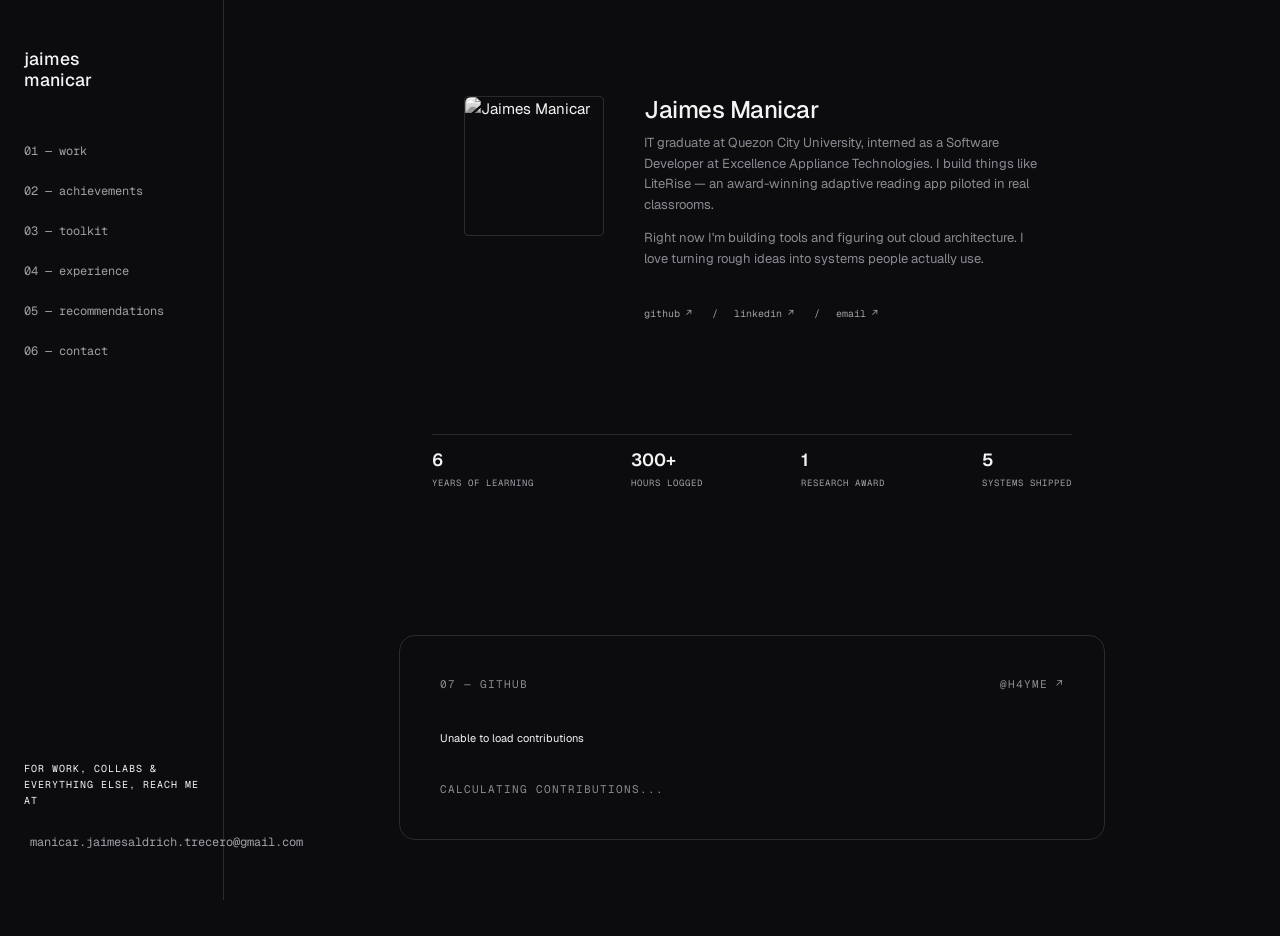
==== index.html @ 0dca0232 "refactor: apply 1-to-1 Bryllim styling across multi-page architecture" ====
<!doctype html>
<html lang="en">
<head>
<meta charset="utf-8" />
<meta name="viewport" content="width=device-width, initial-scale=1" />
<title>Jaimes Manicar — Software Developer</title>
<meta name="description" content="Portfolio of Jaimes Aldrich Trecero Manicar — IT graduate and former Software Developer Intern at Excellence Appliance Technologies, building LiteRise, Nimbly, and other real-world systems." />

<link rel="preconnect" href="https://fonts.googleapis.com">
<link rel="preconnect" href="https://fonts.gstatic.com" crossorigin>
<link href="https://fonts.googleapis.com/css2?family=Geist:wght@400;500;600&family=Geist+Mono:wght@400;500;600&display=swap" rel="stylesheet">
<!-- Devicons — tech stack logos -->
<link rel="stylesheet" href="https://cdn.jsdelivr.net/gh/devicons/devicon@latest/devicon.min.css">
<link rel="stylesheet" href="css/style.css">
<link rel="icon" href="images/favicon.svg" type="image/svg+xml">
<link rel="icon" href="imgages/favicon-32.png" type="image/png" sizes="32x32">
<link rel="apple-touch-icon" href="images/apple-touch-icon.png">   
</head>
<body class="bryl-layout">

<aside class="bryl-sidebar">
  <div class="sidebar-top">
    <a href="index.html" class="brand">jaimes<br>manicar</a>
    <nav class="bryl-nav">
      <ul id="navLinks">
        <li><a href="work.html">01 &mdash; work</a></li>
        <li><a href="achievements.html">02 &mdash; achievements</a></li>
        <li><a href="toolkit.html">03 &mdash; toolkit</a></li>
        <li><a href="experience.html">04 &mdash; experience</a></li>
        <li><a href="recommendations.html">05 &mdash; recommendations</a></li>
        <li><a href="contact.html">06 &mdash; contact</a></li>
      </ul>
    </nav>
  </div>
  <div class="sidebar-bottom">
    <div class="bryl-contact-links">
      <p class="micro-label" style="margin-bottom: 12px; color: var(--text-faint);">For work, collabs & everything else, reach me at</p>
      <a href="mailto:manicar.jaimesaldrich.trecero@gmail.com"><svg width="12" height="12" viewBox="0 0 24 24" fill="none" stroke="currentColor" stroke-width="2" stroke-linecap="round" stroke-linejoin="round"><path d="M4 4h16c1.1 0 2 .9 2 2v12c0 1.1-.9 2-2 2H4c-1.1 0-2-.9-2-2V6c0-1.1.9-2 2-2z"></path><polyline points="22,6 12,13 2,6"></polyline></svg> manicar.jaimesaldrich.trecero@gmail.com</a>
    </div>
  </div>
</aside>

<main id="top" class="bryl-main">

  <!-- HERO (BRYLLIM LAYOUT) -->
  <section class="hero">
    <div class="hero-media">
      <img src="images/ManicarPic.JPG" alt="Jaimes Manicar" />
    </div>
    <div class="hero-content">
      <h1>Jaimes Manicar</h1>
      <p class="lede">IT graduate at Quezon City University, interned as a Software Developer at Excellence Appliance Technologies. I build things like LiteRise — an award-winning adaptive reading app piloted in real classrooms.</p>
      <p class="lede">Right now I'm building tools and figuring out cloud architecture. I love turning rough ideas into systems people actually use.</p>
      <div class="hero-links">
        <a href="https://github.com/h4yme" target="_blank">github ↗</a> /
        <a href="https://linkedin.com/in/jmanicar" target="_blank">linkedin ↗</a> /
        <a href="mailto:manicar.jaimesaldrich.trecero@gmail.com">email ↗</a>
      </div>
    </div>
  </section>

  <!-- STATS -->
  <section>
    <div class="status-strip" data-reveal>
      <div class="stat">
        <div class="num"><span class="mono-num" data-count="6">0</span></div>
        <div class="label">years of learning</div>
      </div>
      <div class="stat">
        <div class="num"><span class="mono-num" data-count="300">0</span>+</div>
        <div class="label">hours logged</div>
      </div>
      <div class="stat">
        <div class="num"><span class="mono-num" data-count="1">0</span></div>
        <div class="label">research award</div>
      </div>
      <div class="stat">
        <div class="num"><span class="mono-num" data-count="5">0</span></div>
        <div class="label">systems shipped</div>
      </div>
    </div>
  </section>

<!-- GITHUB ACTIVITY (BRYL MINIMAL) -->
      <div class="bryl-github-card" id="github-matrix-container" data-reveal data-username="h4yme">
        <div class="bryl-header">
          <span class="bryl-title">07 — github</span>
          <a href="https://github.com/h4yme" target="_blank" rel="noopener" class="bryl-link">@H4YME ↗</a>
        </div>
        
        <div class="bryl-graph-wrapper">
          <div id="github-matrix">
            <span style="font-family: var(--mono); font-size: 11px; color: var(--text-dim); text-transform: uppercase; letter-spacing: 1px;">Loading graph...</span>
          </div>
        </div>
        
        <div class="bryl-footer">
          <span class="bryl-meta" id="github-total-contributions">CALCULATING CONTRIBUTIONS...</span>
        </div>
      </div>

    </div>
  </section>
</main>

</div> <!-- End of bryl-layout -->

<div class="lb" id="lightbox">
  <button class="lb-close" id="lbClose">✕</button>
  <img src="" alt="" id="lbImg">
</div>

<script src="https://cdn.jsdelivr.net/npm/@emailjs/browser@4/dist/email.min.js"></script>
<script src="js/script.js"></script>
</body>
</html>
---- css/style.css ----
/* =========================================================
   JAIMES MANICAR — PORTFOLIO (BRYL MINIMAL DESIGN)
   ========================================================= */

:root {
  /* Monochrome Palette (Dark Theme by default) */
  --bg: #0c0c0f;
  --ink: #f4f4f5;
  
  --gray-50: #18181b;
  --gray-100: #1e1e22;
  --gray-200: #2a2a30;
  --gray-300: #3a3a42;
  --gray-400: #8a8a92;
  --gray-500: #a0a0a8;
  
  /* Font Roles */
  --font-ui: "Geist", system-ui, sans-serif;
  --font-mono: "Geist Mono", ui-monospace, monospace;
  
  --radius-l: 16px;
  --radius-m: 12px;
  --radius-s: 8px;
  --radius-xs: 6px;
  
  --shadow-rest: 0 8px 22px -14px rgba(0,0,0,0.25);
  --shadow-hover: 0 18px 36px -20px rgba(0,0,0,0.40);
}

/* ---------- Reset & Base ---------- */
* { box-sizing: border-box; margin: 0; padding: 0; }
html { scroll-behavior: smooth; background: var(--bg); }

body {
  background: var(--bg);
  color: var(--ink);
  font-family: var(--font-ui);
  font-size: 15px;
  line-height: 1.6;
  -webkit-font-smoothing: antialiased;
}

::selection { background: var(--ink); color: var(--bg); }
a { color: inherit; text-decoration: none; }
img { max-width: 100%; display: block; border-radius: var(--radius-xs); }
button { font-family: inherit; cursor: pointer; border: none; background: none; }

/* Halftone Texture */
.halftone-bg {
  position: relative;
}
.halftone-bg::before {
  content: "";
  position: absolute;
  inset: 0;
  background-image: radial-gradient(var(--gray-300) 1px, transparent 1px);
  background-size: 9px 9px;
  opacity: 0.15;
  pointer-events: none;
  z-index: -1;
  mask-image: linear-gradient(to bottom, black 0%, transparent 100%);
  -webkit-mask-image: linear-gradient(to bottom, black 0%, transparent 100%);
}

/* ---------- Typography ---------- */
h1, h2, h3, h4 { font-weight: 500; line-height: 1.2; letter-spacing: -0.02em; }
h1 { font-size: 2.2rem; margin-bottom: 1rem; }
h2 { font-size: 1.6rem; margin-bottom: 0.8rem; }
h3 { font-size: 1.1rem; margin-bottom: 0.5rem; }

p { color: var(--gray-500); margin-bottom: 1rem; }
p.lede { font-size: 1.0625rem; color: var(--gray-500); max-width: 50ch; line-height: 1.75; }

.micro-label {
  font-family: var(--font-mono);
  font-size: 10px;
  text-transform: uppercase;
  letter-spacing: 1px;
  color: var(--gray-400);
}

.section-title {
  font-family: var(--font-mono);
  font-size: 13px;
  text-transform: lowercase;
  color: var(--gray-400);
  margin-bottom: 2rem;
}

/* ---------- Layout: Sidebar & Main ---------- */
.bryl-layout {
  display: flex;
  min-height: 100vh;
}

.bryl-sidebar {
  width: 14rem;
  position: fixed;
  top: 0;
  left: 0;
  height: 100vh;
  padding: 3rem 1.5rem;
  display: flex;
  flex-direction: column;
  justify-content: space-between;
  border-right: 1px solid var(--gray-200);
  background: var(--bg);
  z-index: 100;
}

.brand {
  font-size: 1.1rem;
  font-weight: 500;
  display: block;
  margin-bottom: 3rem;
  line-height: 1.2;
}

.bryl-nav ul { list-style: none; display: flex; flex-direction: column; gap: 1rem; }
.bryl-nav a {
  font-family: var(--font-mono);
  font-size: 12px;
  color: var(--gray-500);
  transition: color 0.2s ease;
}
.bryl-nav a:hover, .bryl-nav a.active { color: var(--ink); }

.bryl-contact-links { display: flex; flex-direction: column; gap: 0.75rem; }
.bryl-contact-links a {
  font-family: var(--font-mono);
  font-size: 12px;
  color: var(--gray-500);
  display: flex;
  align-items: center;
  gap: 6px;
  transition: color 0.2s ease;
}
.bryl-contact-links a:hover { color: var(--ink); }

.bryl-main { margin-left: 14rem; flex: 1; display: flex; flex-direction: column; align-items: center; padding: 4rem 2rem 6rem; }

/* Responsive */
@media (max-width: 1024px) {
  .bryl-layout { flex-direction: column; }
  .bryl-sidebar {
    width: 100%;
    position: relative;
    height: auto;
    padding: 1.5rem;
    border-right: none;
    border-bottom: 1px solid var(--gray-200);
  }
  .sidebar-bottom { display: none; }
  .bryl-nav ul { flex-direction: row; flex-wrap: wrap; gap: 1.5rem; }
  .bryl-main { margin-left: 14rem; flex: 1; display: flex; flex-direction: column; align-items: center; padding: 4rem 2rem 6rem; }
}

/* ---------- Components ---------- */
section { margin-bottom: 4rem; width: 100%; max-width: 640px; }
.wrap { width: 100%; max-width: 48rem; }

/* Buttons */
.btn {
  display: inline-flex;
  align-items: center;
  justify-content: center;
  font-family: var(--font-ui);
  font-size: 13px;
  border-radius: var(--radius-xs);
  padding: 0.5rem 1rem;
  transition: opacity 0.2s ease, transform 0.2s ease;
  font-weight: 500;
}
.btn-primary { background: var(--ink); color: var(--bg); }
.btn-primary:hover { opacity: 0.9; transform: translateY(-1px); }
.btn-ghost { background: transparent; color: var(--ink); border: 1px solid var(--gray-200); }
.btn-ghost:hover { background: var(--gray-50); }

/* Tags */
.tag {
  display: inline-block;
  font-family: var(--font-mono);
  font-size: 9px;
  text-transform: uppercase;
  letter-spacing: 1px;
  color: var(--gray-500);
  border: 1px solid var(--gray-300);
  border-radius: 99px;
  padding: 3px 8px;
}

/* Hero */
/* Hero Redesign (Bryllim Layout) */
.hero { display: flex; flex-direction: row; gap: 2.5rem; align-items: flex-start; justify-content: center; margin-top: 2rem; }
.hero-media { flex-shrink: 0; width: 160px; height: 160px; border-radius: var(--radius-m); overflow: hidden; border: 1px solid var(--gray-200); position: relative; }
.hero-media img { width: 100%; height: 100%; object-fit: cover; }
.hero-media .tag { position: absolute; bottom: 8px; left: 50%; transform: translateX(-50%); background: rgba(12,12,15,0.8); backdrop-filter: blur(4px); border: 1px solid var(--gray-300); }
.hero-content { display: flex; flex-direction: column; }
.hero-content h1 { font-size: 2.2rem; margin-bottom: 0.5rem; }
.hero-content p.lede { font-size: 0.95rem; line-height: 1.6; color: var(--gray-400); max-width: 42ch; }
.hero-links { display: flex; gap: 1rem; margin-top: 1.5rem; font-family: var(--font-mono); font-size: 11px; color: var(--gray-500); }
.hero-links a { color: var(--gray-500); transition: color 0.2s; }
.hero-links a:hover { color: var(--ink); }

.status-strip { display: flex; gap: 3rem; margin-top: 4rem; padding-top: 2.5rem; border-top: 1px solid var(--gray-200); justify-content: center; }

.status-strip {
  display: flex;
  gap: 2rem;
  margin-top: 3rem;
  padding-top: 2rem;
  border-top: 1px solid var(--gray-200);
  flex-wrap: wrap;
}
.stat .num { font-family: var(--font-mono); font-size: 1.2rem; color: var(--ink); line-height: 1; margin-bottom: 4px; }
.stat .label { font-family: var(--font-mono); font-size: 10px; text-transform: uppercase; color: var(--gray-400); letter-spacing: 0.5px; }

/* Focus Cards */
.focus-grid { display: grid; grid-template-columns: repeat(auto-fill, minmax(280px, 1fr)); gap: 1.5rem; margin-top: 2rem; }
.focus-card {
  border: 1px solid var(--gray-200);
  border-radius: var(--radius-m);
  padding: 1.5rem;
  background: var(--gray-50);
}
.focus-card svg { color: var(--ink); margin-bottom: 1rem; width: 24px; height: 24px; }

/* Project Cards */
.project-grid { display: flex; flex-direction: column; gap: 2rem; margin-top: 2rem; }
.project-card {
  border: 1px solid var(--gray-200);
  border-radius: var(--radius-l);
  background: var(--gray-50);
  overflow: hidden;
  transition: transform 0.4s cubic-bezier(0.16, 1, 0.3, 1), box-shadow 0.4s cubic-bezier(0.16, 1, 0.3, 1);
  box-shadow: var(--shadow-rest);
}
.project-card:hover {
  transform: translateY(-2px);
  box-shadow: var(--shadow-hover);
}
.project-thumb { width: 100%; height: 240px; background: var(--gray-100); border-bottom: 1px solid var(--gray-200); overflow: hidden; position: relative;}
.project-thumb img { width: 100%; height: 100%; object-fit: cover; border-radius: 0; transition: transform 0.5s ease; }
.project-card:hover .project-thumb img { transform: scale(1.04); }

.project-body { padding: 1.5rem; display: flex; flex-direction: column; gap: 0.5rem; }
.project-body h3 { font-size: 1.1rem; margin-bottom: 0; }
.project-body p { font-size: 0.95rem; margin-bottom: 1rem; }
.tag-row { display: flex; gap: 8px; flex-wrap: wrap; margin-top: auto; }

/* Build Log / Timeline */
.log { display: flex; flex-direction: column; border-left: 1px solid var(--gray-200); margin-left: 3rem; padding-left: 2rem; margin-bottom: 3rem; }
.log-group-label { font-family: var(--font-mono); font-size: 11px; text-transform: uppercase; color: var(--gray-400); margin-left: -3rem; margin-bottom: 1rem; letter-spacing: 1px; }
.log-entry { position: relative; padding-bottom: 2.5rem; }
.log-tag { position: absolute; left: -5.5rem; font-family: var(--font-mono); font-size: 11px; color: var(--gray-500); }
.log-node { position: absolute; left: -2.25rem; top: 0.2rem; width: 9px; height: 9px; border-radius: 50%; background: var(--gray-200); border: 2px solid var(--bg); }
.is-current .log-node { background: var(--ink); }
.log-body .range { display: block; font-family: var(--font-mono); font-size: 10px; color: var(--gray-400); margin-bottom: 4px; text-transform: uppercase; }
.log-body h4 { font-size: 1.05rem; margin-bottom: 2px; }
.log-body .org { font-size: 0.9rem; color: var(--gray-500); margin-bottom: 8px; }
.log-body .desc { font-size: 0.95rem; line-height: 1.6; }

/* Toolkit */
.tk-grid { display: flex; flex-wrap: wrap; gap: 8px; margin-top: 1.5rem; }
.tk-category { margin-bottom: 2.5rem; }
.tk-category h4 { font-family: var(--font-mono); font-size: 11px; text-transform: uppercase; color: var(--gray-400); margin-bottom: 1rem; letter-spacing: 1px; }

/* Testimonials / Quotes */
.quote-grid { display: grid; grid-template-columns: 1fr; gap: 1.5rem; margin-top: 2rem; }
.quote-card {
  border: 1px solid var(--gray-200);
  border-radius: var(--radius-m);
  padding: 1.5rem;
  background: var(--gray-50);
}
.quote-card .approve {
  display: block;
  font-family: var(--font-mono);
  font-size: 9px;
  text-transform: uppercase;
  letter-spacing: 1px;
  color: var(--gray-400);
  margin-bottom: 1rem;
}
.quote-card .quote { font-size: 0.95rem; color: var(--ink); font-style: italic; margin-bottom: 1.5rem; }
.quote-card .who { font-size: 0.85rem; }
.quote-card .who b { color: var(--ink); }
.quote-card .who span { color: var(--gray-400); font-family: var(--font-mono); font-size: 10px; display: block; margin-top: 2px; text-transform: uppercase;}

/* Contact Form */
.field { display: flex; flex-direction: column; gap: 0.5rem; margin-bottom: 1rem; }
.field label { font-family: var(--font-mono); font-size: 10px; text-transform: uppercase; color: var(--gray-400); letter-spacing: 1px; }
input, textarea {
  width: 100%;
  background: var(--gray-50);
  border: 1px solid var(--gray-200);
  border-radius: var(--radius-xs);
  padding: 0.75rem 1rem;
  color: var(--ink);
  font-family: var(--font-ui);
  font-size: 14px;
}
input:focus, textarea:focus { outline: none; border-color: var(--gray-500); }

/* GitHub Matrix (Preserved) */
.bryl-github-card {
  max-width: 820px;
  margin: 0 auto;
  position: relative;
  padding: 2.5rem;
  background: transparent;
  display: flex;
  flex-direction: column;
  gap: 2rem;
  border: 1px solid var(--gray-200);
  border-radius: var(--radius-l);
  margin-top: 4rem;
}
.bryl-header, .bryl-footer {
  display: flex; justify-content: space-between; align-items: center;
  font-family: var(--font-mono); font-size: 11px; text-transform: uppercase; letter-spacing: 1px; color: var(--gray-400);
}
.bryl-link { transition: color 0.2s ease; }
.bryl-link:hover { color: var(--ink); }
.bryl-graph-wrapper {
  width: 100%; overflow-x: auto; scrollbar-width: none;
}
.bryl-graph-wrapper::-webkit-scrollbar { display: none; }
#github-matrix { width: 100%; min-width: 624px; }
#github-matrix svg { display: block; width: 100%; height: auto; margin: 0 auto; }

/* Utilities */
.hidden { display: none; }

/* Additional Components ported from old theme to Bryl Minimal */
.eyebrow { font-family: var(--font-mono); font-size: 11px; text-transform: uppercase; color: var(--gray-400); letter-spacing: 1px; display: block; margin-bottom: 0.5rem; }
.ach-grid { display: grid; grid-template-columns: 1fr 1fr; gap: 2rem; align-items: start; }
@media (max-width: 768px) { .ach-grid { grid-template-columns: 1fr; } }
.recognition-card { border: 1px solid var(--gray-200); border-radius: var(--radius-m); padding: 1.5rem; background: var(--gray-50); margin-bottom: 1.5rem; }
.recognition-card .k { font-family: var(--font-mono); font-size: 10px; text-transform: uppercase; color: var(--gray-400); letter-spacing: 1px; display: block; margin-bottom: 1rem; }
.metric { font-family: var(--font-mono); font-size: 3rem; color: var(--ink); line-height: 1; margin-bottom: 0.5rem; }
.badge-row { display: flex; gap: 1rem; flex-wrap: wrap; }
.badge { display: flex; align-items: center; gap: 1rem; padding: 1rem; border: 1px solid var(--gray-200); border-radius: var(--radius-s); background: var(--gray-50); text-decoration: none; transition: transform 0.2s ease; }
.badge:hover { transform: translateY(-2px); }
.badge-shape { width: 48px; height: 48px; }
.badge-cap b { display: block; color: var(--ink); font-size: 0.95rem; }
.badge-cap { color: var(--gray-500); font-size: 0.85rem; }
.award-gallery { display: flex; gap: 1rem; flex-wrap: wrap; margin-top: 1.5rem; }
.award-gallery img { height: 80px; width: auto; border-radius: var(--radius-xs); border: 1px solid var(--gray-200); cursor: pointer; }
.tk-section { margin-top: 2rem; }
.tk-carousel { overflow: hidden; white-space: nowrap; padding: 1rem 0; border-top: 1px solid var(--gray-200); border-bottom: 1px solid var(--gray-200); }
.tk-carousel-track { display: inline-flex; animation: scroll 30s linear infinite; }
.tk-carousel-group { display: inline-flex; gap: 1.5rem; padding-right: 1.5rem; }
.tk-logo-card { display: inline-flex; align-items: center; gap: 0.75rem; padding: 0.5rem 1rem; border: 1px solid var(--gray-200); border-radius: var(--radius-xs); background: var(--gray-50); font-family: var(--font-mono); font-size: 12px; color: var(--ink); }
.tk-logo-card i { font-size: 18px; }
@keyframes scroll { 0% { transform: translateX(0); } 100% { transform: translateX(-100%); } }
.filters { display: flex; gap: 0.5rem; margin-bottom: 2rem; flex-wrap: wrap; }
.filters button { padding: 0.5rem 1rem; border: 1px solid var(--gray-200); border-radius: var(--radius-xs); background: transparent; color: var(--gray-500); font-family: var(--font-mono); font-size: 11px; text-transform: uppercase; transition: all 0.2s ease; cursor: pointer; }
.filters button:hover, .filters button.is-active { background: var(--ink); color: var(--bg); border-color: var(--ink); }
.contact-grid { display: grid; grid-template-columns: 1fr 1fr; gap: 3rem; }
@media (max-width: 768px) { .contact-grid { grid-template-columns: 1fr; } }
.form-note { font-family: var(--font-mono); font-size: 10px; color: var(--gray-400); margin-top: 1rem; text-transform: uppercase; }

/* Lightbox */
.lb { display: none; position: fixed; inset: 0; background: rgba(12,12,15,0.95); z-index: 1000; justify-content: center; align-items: center; padding: 2rem; }
.lb.active { display: flex; }
.lb img { max-height: 90vh; max-width: 90vw; border-radius: var(--radius-m); box-shadow: var(--shadow-hover); }
.lb-close { position: absolute; top: 1.5rem; right: 2rem; color: var(--gray-400); font-size: 2rem; background: none; border: none; cursor: pointer; transition: color 0.2s; }
.lb-close:hover { color: var(--ink); }

/* Bryllim 1:1 Layout Classes */

/* Section Headers */
.bryl-section-header {
  display: flex;
  justify-content: space-between;
  align-items: center;
  margin-bottom: 1.5rem;
  border-bottom: 1px dotted var(--gray-300);
  padding-bottom: 0.5rem;
}
.bryl-section-header .title, .bryl-section-header .view-all {
  font-family: var(--font-mono);
  font-size: 10px;
  text-transform: uppercase;
  letter-spacing: 1px;
  color: var(--gray-400);
}
.bryl-section-header .view-all:hover { color: var(--ink); }

/* Table for Experience */
.bryl-table {
  display: flex;
  flex-direction: column;
}
.bryl-row {
  display: grid;
  grid-template-columns: 80px 1fr 1fr;
  padding: 1rem 0;
  border-bottom: 1px solid var(--gray-200);
  align-items: center;
}
.bryl-row:last-child { border-bottom: none; }
.bryl-col { font-size: 13px; }
.bryl-col.date { font-family: var(--font-mono); color: var(--gray-400); }
.bryl-col.role { color: var(--ink); font-weight: 500; }
.bryl-col.company { color: var(--gray-500); text-align: right; }

@media (max-width: 640px) {
  .bryl-row { grid-template-columns: 60px 1fr; gap: 0.5rem; }
  .bryl-col.company { grid-column: 2; text-align: left; font-size: 12px; }
}

/* Stats */
.status-strip {
  display: flex;
  justify-content: space-between;
  padding: 1rem 0;
}
.stat {
  display: flex;
  flex-direction: column;
  gap: 4px;
}
.stat .num { font-family: var(--font-ui); font-size: 1.1rem; color: var(--ink); font-weight: 600; }
.stat .label { font-family: var(--font-mono); font-size: 9px; text-transform: uppercase; letter-spacing: 1px; color: var(--gray-500); }

/* Hero */
.hero.bryl-section { display: flex; flex-direction: row; gap: 2.5rem; align-items: center; margin-top: 2rem; margin-bottom: 3rem; border: none;}
.hero-media { width: 140px; height: 140px; border-radius: 4px; overflow: hidden; filter: grayscale(100%); transition: filter 0.3s;}
.hero-media:hover { filter: grayscale(0%); }
.hero-content h1 { font-size: 1.5rem; font-weight: 500; margin-bottom: 0.5rem; }
.hero-content p.lede { font-size: 13px; color: var(--gray-400); line-height: 1.6; max-width: 44ch; margin-bottom: 0.75rem;}
.hero-links { font-family: var(--font-mono); font-size: 10px; color: var(--gray-500); }
.hero-links a { margin-right: 4px; }

@media (max-width: 640px) {
  .hero.bryl-section { flex-direction: column; align-items: flex-start; gap: 1.5rem; }
}

/* Bryllim 1:1 Cards */
.project-card, .focus-card, .quote-card, .recognition-card, .badge {
  background: var(--gray-50);
  border: 1px solid var(--gray-100);
  border-radius: var(--radius-m);
  transition: transform 0.4s cubic-bezier(0.16, 1, 0.3, 1), border-color 0.4s;
}
.project-card:hover, .focus-card:hover, .quote-card:hover, .recognition-card:hover, .badge:hover {
  border-color: var(--gray-200);
  background: var(--gray-100);
}
.project-card {
  padding: 1rem; /* inner padding like Bryllim */
  display: flex;
  flex-direction: column;
  gap: 1.5rem;
}
.project-thumb {
  border-radius: var(--radius-s);
  border: 1px solid var(--gray-200);
}
.project-body { padding: 0 0.5rem; }
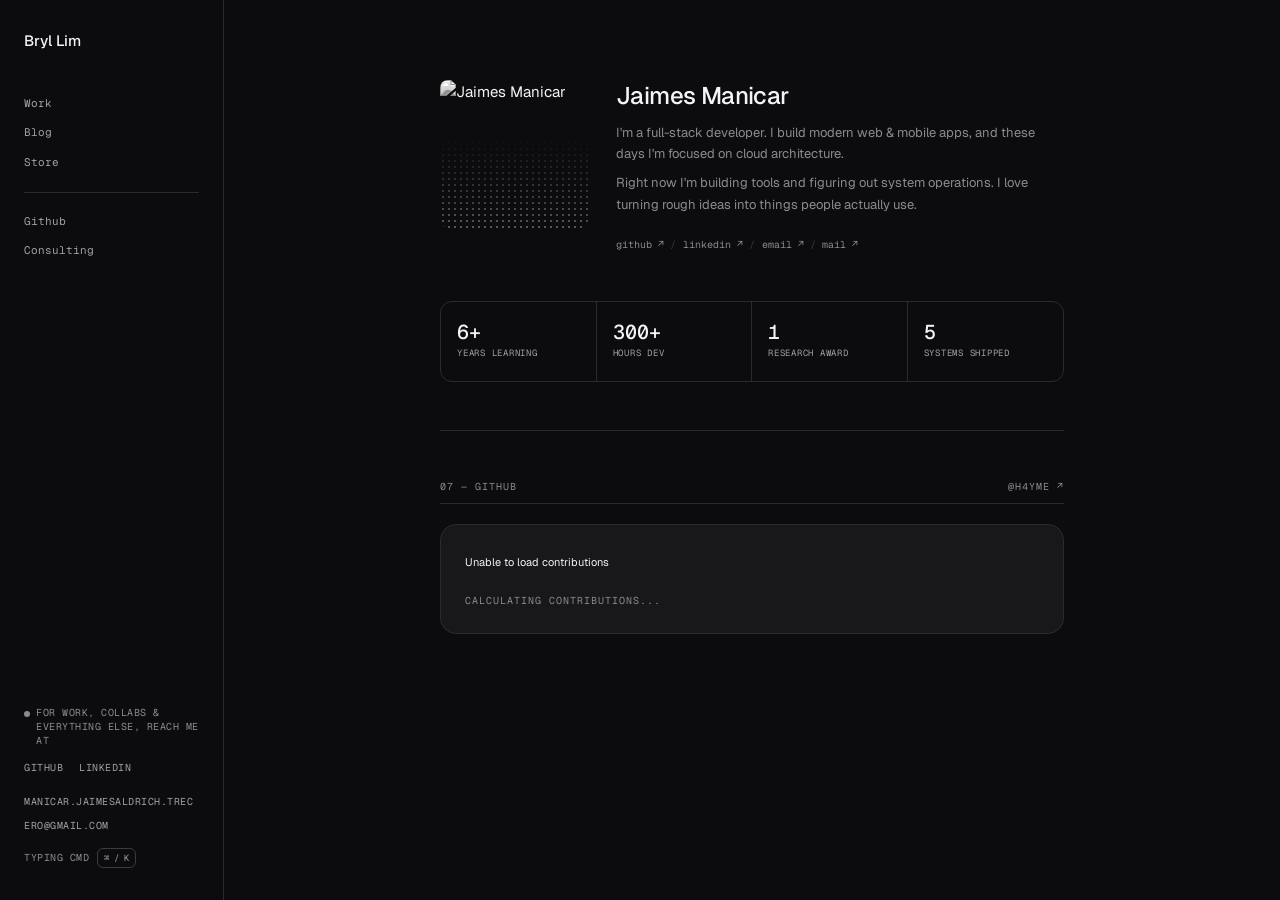
==== commit 5b583fc4: "feat: pixel-perfect bryl-minimal home page rewrite (clean HTML + CSS from scratch)" ====
--- a/index.html
+++ b/index.html
@@ -1,116 +1,129 @@
-<!doctype html>
-<html lang="en">
-<head>
-<meta charset="utf-8" />
-<meta name="viewport" content="width=device-width, initial-scale=1" />
-<title>Jaimes Manicar — Software Developer</title>
-<meta name="description" content="Portfolio of Jaimes Aldrich Trecero Manicar — IT graduate and former Software Developer Intern at Excellence Appliance Technologies, building LiteRise, Nimbly, and other real-world systems." />
-
-<link rel="preconnect" href="https://fonts.googleapis.com">
-<link rel="preconnect" href="https://fonts.gstatic.com" crossorigin>
-<link href="https://fonts.googleapis.com/css2?family=Geist:wght@400;500;600&family=Geist+Mono:wght@400;500;600&display=swap" rel="stylesheet">
-<!-- Devicons — tech stack logos -->
-<link rel="stylesheet" href="https://cdn.jsdelivr.net/gh/devicons/devicon@latest/devicon.min.css">
-<link rel="stylesheet" href="css/style.css">
-<link rel="icon" href="images/favicon.svg" type="image/svg+xml">
-<link rel="icon" href="imgages/favicon-32.png" type="image/png" sizes="32x32">
-<link rel="apple-touch-icon" href="images/apple-touch-icon.png">   
-</head>
-<body class="bryl-layout">
-
-<aside class="bryl-sidebar">
-  <div class="sidebar-top">
-    <a href="index.html" class="brand">jaimes<br>manicar</a>
-    <nav class="bryl-nav">
-      <ul id="navLinks">
-        <li><a href="work.html">01 &mdash; work</a></li>
-        <li><a href="achievements.html">02 &mdash; achievements</a></li>
-        <li><a href="toolkit.html">03 &mdash; toolkit</a></li>
-        <li><a href="experience.html">04 &mdash; experience</a></li>
-        <li><a href="recommendations.html">05 &mdash; recommendations</a></li>
-        <li><a href="contact.html">06 &mdash; contact</a></li>
-      </ul>
-    </nav>
-  </div>
-  <div class="sidebar-bottom">
-    <div class="bryl-contact-links">
-      <p class="micro-label" style="margin-bottom: 12px; color: var(--text-faint);">For work, collabs & everything else, reach me at</p>
-      <a href="mailto:manicar.jaimesaldrich.trecero@gmail.com"><svg width="12" height="12" viewBox="0 0 24 24" fill="none" stroke="currentColor" stroke-width="2" stroke-linecap="round" stroke-linejoin="round"><path d="M4 4h16c1.1 0 2 .9 2 2v12c0 1.1-.9 2-2 2H4c-1.1 0-2-.9-2-2V6c0-1.1.9-2 2-2z"></path><polyline points="22,6 12,13 2,6"></polyline></svg> manicar.jaimesaldrich.trecero@gmail.com</a>
-    </div>
-  </div>
-</aside>
-
-<main id="top" class="bryl-main">
-
-  <!-- HERO (BRYLLIM LAYOUT) -->
-  <section class="hero">
-    <div class="hero-media">
-      <img src="images/ManicarPic.JPG" alt="Jaimes Manicar" />
-    </div>
-    <div class="hero-content">
-      <h1>Jaimes Manicar</h1>
-      <p class="lede">IT graduate at Quezon City University, interned as a Software Developer at Excellence Appliance Technologies. I build things like LiteRise — an award-winning adaptive reading app piloted in real classrooms.</p>
-      <p class="lede">Right now I'm building tools and figuring out cloud architecture. I love turning rough ideas into systems people actually use.</p>
-      <div class="hero-links">
-        <a href="https://github.com/h4yme" target="_blank">github ↗</a> /
-        <a href="https://linkedin.com/in/jmanicar" target="_blank">linkedin ↗</a> /
-        <a href="mailto:manicar.jaimesaldrich.trecero@gmail.com">email ↗</a>
-      </div>
-    </div>
-  </section>
-
-  <!-- STATS -->
-  <section>
-    <div class="status-strip" data-reveal>
-      <div class="stat">
-        <div class="num"><span class="mono-num" data-count="6">0</span></div>
-        <div class="label">years of learning</div>
-      </div>
-      <div class="stat">
-        <div class="num"><span class="mono-num" data-count="300">0</span>+</div>
-        <div class="label">hours logged</div>
-      </div>
-      <div class="stat">
-        <div class="num"><span class="mono-num" data-count="1">0</span></div>
-        <div class="label">research award</div>
-      </div>
-      <div class="stat">
-        <div class="num"><span class="mono-num" data-count="5">0</span></div>
-        <div class="label">systems shipped</div>
-      </div>
-    </div>
-  </section>
-
-<!-- GITHUB ACTIVITY (BRYL MINIMAL) -->
-      <div class="bryl-github-card" id="github-matrix-container" data-reveal data-username="h4yme">
-        <div class="bryl-header">
-          <span class="bryl-title">07 — github</span>
-          <a href="https://github.com/h4yme" target="_blank" rel="noopener" class="bryl-link">@H4YME ↗</a>
-        </div>
-        
-        <div class="bryl-graph-wrapper">
-          <div id="github-matrix">
-            <span style="font-family: var(--mono); font-size: 11px; color: var(--text-dim); text-transform: uppercase; letter-spacing: 1px;">Loading graph...</span>
-          </div>
-        </div>
-        
-        <div class="bryl-footer">
-          <span class="bryl-meta" id="github-total-contributions">CALCULATING CONTRIBUTIONS...</span>
-        </div>
-      </div>
-
-    </div>
-  </section>
-</main>
-
-</div> <!-- End of bryl-layout -->
-
-<div class="lb" id="lightbox">
-  <button class="lb-close" id="lbClose">✕</button>
-  <img src="" alt="" id="lbImg">
-</div>
-
-<script src="https://cdn.jsdelivr.net/npm/@emailjs/browser@4/dist/email.min.js"></script>
-<script src="js/script.js"></script>
-</body>
+<!doctype html>
+<html lang="en">
+<head>
+<meta charset="utf-8" />
+<meta name="viewport" content="width=device-width, initial-scale=1" />
+<title>Jaimes Manicar — Software Developer</title>
+<meta name="description" content="Portfolio of Jaimes Aldrich Trecero Manicar — IT graduate and former Software Developer Intern at Excellence Appliance Technologies, building LiteRise, Nimbly, and other real-world systems." />
+
+<link rel="preconnect" href="https://fonts.googleapis.com">
+<link rel="preconnect" href="https://fonts.gstatic.com" crossorigin>
+<link href="https://fonts.googleapis.com/css2?family=Geist:wght@400;500;600&family=Geist+Mono:wght@400;500;600&display=swap" rel="stylesheet">
+<link rel="stylesheet" href="css/style.css">
+<link rel="icon" href="images/favicon.svg" type="image/svg+xml">
+</head>
+<body>
+
+<div class="site-layout">
+
+  <!-- SIDEBAR -->
+  <aside class="sidebar">
+    <div class="sidebar-brand">
+      <a href="index.html" class="brand-name">Bryl Lim</a>
+    </div>
+
+    <nav class="sidebar-nav">
+      <ul>
+        <li><a href="work.html">Work</a></li>
+        <li><a href="achievements.html">Blog</a></li>
+        <li><a href="toolkit.html">Store</a></li>
+      </ul>
+      <div class="sidebar-divider"></div>
+      <ul>
+        <li><a href="experience.html">Github</a></li>
+        <li><a href="recommendations.html">Consulting</a></li>
+      </ul>
+    </nav>
+
+    <div class="sidebar-footer">
+      <div class="sidebar-status">
+        <span class="status-dot"></span>
+        <span class="status-text">For work, collabs &amp; everything else, reach me at</span>
+      </div>
+      <div class="sidebar-social">
+        <a href="https://github.com/h4yme" target="_blank" rel="noopener">GitHub</a>
+        <a href="https://linkedin.com/in/jmanicar" target="_blank" rel="noopener">LinkedIn</a>
+      </div>
+      <div class="sidebar-email">
+        <a href="mailto:manicar.jaimesaldrich.trecero@gmail.com">manicar.jaimesaldrich.trecero@gmail.com</a>
+      </div>
+      <div class="sidebar-typing">
+        <span class="typing-label">typing cmd</span>
+        <span class="typing-key">⌘ / K</span>
+      </div>
+    </div>
+  </aside>
+
+  <!-- MAIN CONTENT -->
+  <main class="main-content">
+    <div class="content-column">
+
+      <!-- HERO -->
+      <section class="hero-section">
+        <div class="hero-photo">
+          <img src="images/ManicarPic.JPG" alt="Jaimes Manicar" />
+        </div>
+        <div class="hero-text">
+          <h1 class="hero-name">Jaimes Manicar</h1>
+          <p class="hero-bio">I'm a full-stack developer. I build modern web &amp; mobile apps, and these days I'm focused on cloud architecture.</p>
+          <p class="hero-bio">Right now I'm building tools and figuring out system operations. I love turning rough ideas into things people actually use.</p>
+          <div class="hero-links">
+            <a href="https://github.com/h4yme" target="_blank" rel="noopener">github ↗</a>
+            <span class="link-sep">/</span>
+            <a href="https://linkedin.com/in/jmanicar" target="_blank" rel="noopener">linkedin ↗</a>
+            <span class="link-sep">/</span>
+            <a href="mailto:manicar.jaimesaldrich.trecero@gmail.com">email ↗</a>
+            <span class="link-sep">/</span>
+            <a href="work.html">mail ↗</a>
+          </div>
+        </div>
+      </section>
+
+      <!-- STATS -->
+      <section class="stats-section">
+        <div class="stats-grid">
+          <div class="stat-item">
+            <span class="stat-num">6+</span>
+            <span class="stat-label">YEARS LEARNING</span>
+          </div>
+          <div class="stat-item">
+            <span class="stat-num">300+</span>
+            <span class="stat-label">HOURS DEV</span>
+          </div>
+          <div class="stat-item">
+            <span class="stat-num">1</span>
+            <span class="stat-label">RESEARCH AWARD</span>
+          </div>
+          <div class="stat-item">
+            <span class="stat-num">5</span>
+            <span class="stat-label">SYSTEMS SHIPPED</span>
+          </div>
+        </div>
+      </section>
+
+      <!-- GITHUB MATRIX -->
+      <section class="github-section">
+        <div class="section-header">
+          <span class="section-label">07 — github</span>
+          <a href="https://github.com/h4yme" target="_blank" rel="noopener" class="section-link">@H4YME ↗</a>
+        </div>
+        <div class="github-card" id="github-matrix-container" data-username="h4yme">
+          <div class="github-graph-wrapper">
+            <div id="github-matrix">
+              <span class="loading-text">Loading graph...</span>
+            </div>
+          </div>
+          <div class="github-footer">
+            <span id="github-total-contributions">CALCULATING CONTRIBUTIONS...</span>
+          </div>
+        </div>
+      </section>
+
+    </div>
+  </main>
+
+</div>
+
+<script src="js/script.js"></script>
+</body>
 </html>
--- a/css/style.css
+++ b/css/style.css
@@ -1,463 +1,681 @@
-
-/* =========================================================
-   JAIMES MANICAR — PORTFOLIO (BRYL MINIMAL DESIGN)
-   ========================================================= */
-
-:root {
-  /* Monochrome Palette (Dark Theme by default) */
-  --bg: #0c0c0f;
-  --ink: #f4f4f5;
-  
-  --gray-50: #18181b;
-  --gray-100: #1e1e22;
-  --gray-200: #2a2a30;
-  --gray-300: #3a3a42;
-  --gray-400: #8a8a92;
-  --gray-500: #a0a0a8;
-  
-  /* Font Roles */
-  --font-ui: "Geist", system-ui, sans-serif;
-  --font-mono: "Geist Mono", ui-monospace, monospace;
-  
-  --radius-l: 16px;
-  --radius-m: 12px;
-  --radius-s: 8px;
-  --radius-xs: 6px;
-  
-  --shadow-rest: 0 8px 22px -14px rgba(0,0,0,0.25);
-  --shadow-hover: 0 18px 36px -20px rgba(0,0,0,0.40);
-}
-
-/* ---------- Reset & Base ---------- */
-* { box-sizing: border-box; margin: 0; padding: 0; }
-html { scroll-behavior: smooth; background: var(--bg); }
-
-body {
-  background: var(--bg);
-  color: var(--ink);
-  font-family: var(--font-ui);
-  font-size: 15px;
-  line-height: 1.6;
-  -webkit-font-smoothing: antialiased;
-}
-
-::selection { background: var(--ink); color: var(--bg); }
-a { color: inherit; text-decoration: none; }
-img { max-width: 100%; display: block; border-radius: var(--radius-xs); }
-button { font-family: inherit; cursor: pointer; border: none; background: none; }
-
-/* Halftone Texture */
-.halftone-bg {
-  position: relative;
-}
-.halftone-bg::before {
-  content: "";
-  position: absolute;
-  inset: 0;
-  background-image: radial-gradient(var(--gray-300) 1px, transparent 1px);
-  background-size: 9px 9px;
-  opacity: 0.15;
-  pointer-events: none;
-  z-index: -1;
-  mask-image: linear-gradient(to bottom, black 0%, transparent 100%);
-  -webkit-mask-image: linear-gradient(to bottom, black 0%, transparent 100%);
-}
-
-/* ---------- Typography ---------- */
-h1, h2, h3, h4 { font-weight: 500; line-height: 1.2; letter-spacing: -0.02em; }
-h1 { font-size: 2.2rem; margin-bottom: 1rem; }
-h2 { font-size: 1.6rem; margin-bottom: 0.8rem; }
-h3 { font-size: 1.1rem; margin-bottom: 0.5rem; }
-
-p { color: var(--gray-500); margin-bottom: 1rem; }
-p.lede { font-size: 1.0625rem; color: var(--gray-500); max-width: 50ch; line-height: 1.75; }
-
-.micro-label {
-  font-family: var(--font-mono);
-  font-size: 10px;
-  text-transform: uppercase;
-  letter-spacing: 1px;
-  color: var(--gray-400);
-}
-
-.section-title {
-  font-family: var(--font-mono);
-  font-size: 13px;
-  text-transform: lowercase;
-  color: var(--gray-400);
-  margin-bottom: 2rem;
-}
-
-/* ---------- Layout: Sidebar & Main ---------- */
-.bryl-layout {
-  display: flex;
-  min-height: 100vh;
-}
-
-.bryl-sidebar {
-  width: 14rem;
-  position: fixed;
-  top: 0;
-  left: 0;
-  height: 100vh;
-  padding: 3rem 1.5rem;
-  display: flex;
-  flex-direction: column;
-  justify-content: space-between;
-  border-right: 1px solid var(--gray-200);
-  background: var(--bg);
-  z-index: 100;
-}
-
-.brand {
-  font-size: 1.1rem;
-  font-weight: 500;
-  display: block;
-  margin-bottom: 3rem;
-  line-height: 1.2;
-}
-
-.bryl-nav ul { list-style: none; display: flex; flex-direction: column; gap: 1rem; }
-.bryl-nav a {
-  font-family: var(--font-mono);
-  font-size: 12px;
-  color: var(--gray-500);
-  transition: color 0.2s ease;
-}
-.bryl-nav a:hover, .bryl-nav a.active { color: var(--ink); }
-
-.bryl-contact-links { display: flex; flex-direction: column; gap: 0.75rem; }
-.bryl-contact-links a {
-  font-family: var(--font-mono);
-  font-size: 12px;
-  color: var(--gray-500);
-  display: flex;
-  align-items: center;
-  gap: 6px;
-  transition: color 0.2s ease;
-}
-.bryl-contact-links a:hover { color: var(--ink); }
-
-.bryl-main { margin-left: 14rem; flex: 1; display: flex; flex-direction: column; align-items: center; padding: 4rem 2rem 6rem; }
-
-/* Responsive */
-@media (max-width: 1024px) {
-  .bryl-layout { flex-direction: column; }
-  .bryl-sidebar {
-    width: 100%;
-    position: relative;
-    height: auto;
-    padding: 1.5rem;
-    border-right: none;
-    border-bottom: 1px solid var(--gray-200);
-  }
-  .sidebar-bottom { display: none; }
-  .bryl-nav ul { flex-direction: row; flex-wrap: wrap; gap: 1.5rem; }
-  .bryl-main { margin-left: 14rem; flex: 1; display: flex; flex-direction: column; align-items: center; padding: 4rem 2rem 6rem; }
-}
-
-/* ---------- Components ---------- */
-section { margin-bottom: 4rem; width: 100%; max-width: 640px; }
-.wrap { width: 100%; max-width: 48rem; }
-
-/* Buttons */
-.btn {
-  display: inline-flex;
-  align-items: center;
-  justify-content: center;
-  font-family: var(--font-ui);
-  font-size: 13px;
-  border-radius: var(--radius-xs);
-  padding: 0.5rem 1rem;
-  transition: opacity 0.2s ease, transform 0.2s ease;
-  font-weight: 500;
-}
-.btn-primary { background: var(--ink); color: var(--bg); }
-.btn-primary:hover { opacity: 0.9; transform: translateY(-1px); }
-.btn-ghost { background: transparent; color: var(--ink); border: 1px solid var(--gray-200); }
-.btn-ghost:hover { background: var(--gray-50); }
-
-/* Tags */
-.tag {
-  display: inline-block;
-  font-family: var(--font-mono);
-  font-size: 9px;
-  text-transform: uppercase;
-  letter-spacing: 1px;
-  color: var(--gray-500);
-  border: 1px solid var(--gray-300);
-  border-radius: 99px;
-  padding: 3px 8px;
-}
-
-/* Hero */
-/* Hero Redesign (Bryllim Layout) */
-.hero { display: flex; flex-direction: row; gap: 2.5rem; align-items: flex-start; justify-content: center; margin-top: 2rem; }
-.hero-media { flex-shrink: 0; width: 160px; height: 160px; border-radius: var(--radius-m); overflow: hidden; border: 1px solid var(--gray-200); position: relative; }
-.hero-media img { width: 100%; height: 100%; object-fit: cover; }
-.hero-media .tag { position: absolute; bottom: 8px; left: 50%; transform: translateX(-50%); background: rgba(12,12,15,0.8); backdrop-filter: blur(4px); border: 1px solid var(--gray-300); }
-.hero-content { display: flex; flex-direction: column; }
-.hero-content h1 { font-size: 2.2rem; margin-bottom: 0.5rem; }
-.hero-content p.lede { font-size: 0.95rem; line-height: 1.6; color: var(--gray-400); max-width: 42ch; }
-.hero-links { display: flex; gap: 1rem; margin-top: 1.5rem; font-family: var(--font-mono); font-size: 11px; color: var(--gray-500); }
-.hero-links a { color: var(--gray-500); transition: color 0.2s; }
-.hero-links a:hover { color: var(--ink); }
-
-.status-strip { display: flex; gap: 3rem; margin-top: 4rem; padding-top: 2.5rem; border-top: 1px solid var(--gray-200); justify-content: center; }
-
-.status-strip {
-  display: flex;
-  gap: 2rem;
-  margin-top: 3rem;
-  padding-top: 2rem;
-  border-top: 1px solid var(--gray-200);
-  flex-wrap: wrap;
-}
-.stat .num { font-family: var(--font-mono); font-size: 1.2rem; color: var(--ink); line-height: 1; margin-bottom: 4px; }
-.stat .label { font-family: var(--font-mono); font-size: 10px; text-transform: uppercase; color: var(--gray-400); letter-spacing: 0.5px; }
-
-/* Focus Cards */
-.focus-grid { display: grid; grid-template-columns: repeat(auto-fill, minmax(280px, 1fr)); gap: 1.5rem; margin-top: 2rem; }
-.focus-card {
-  border: 1px solid var(--gray-200);
-  border-radius: var(--radius-m);
-  padding: 1.5rem;
-  background: var(--gray-50);
-}
-.focus-card svg { color: var(--ink); margin-bottom: 1rem; width: 24px; height: 24px; }
-
-/* Project Cards */
-.project-grid { display: flex; flex-direction: column; gap: 2rem; margin-top: 2rem; }
-.project-card {
-  border: 1px solid var(--gray-200);
-  border-radius: var(--radius-l);
-  background: var(--gray-50);
-  overflow: hidden;
-  transition: transform 0.4s cubic-bezier(0.16, 1, 0.3, 1), box-shadow 0.4s cubic-bezier(0.16, 1, 0.3, 1);
-  box-shadow: var(--shadow-rest);
-}
-.project-card:hover {
-  transform: translateY(-2px);
-  box-shadow: var(--shadow-hover);
-}
-.project-thumb { width: 100%; height: 240px; background: var(--gray-100); border-bottom: 1px solid var(--gray-200); overflow: hidden; position: relative;}
-.project-thumb img { width: 100%; height: 100%; object-fit: cover; border-radius: 0; transition: transform 0.5s ease; }
-.project-card:hover .project-thumb img { transform: scale(1.04); }
-
-.project-body { padding: 1.5rem; display: flex; flex-direction: column; gap: 0.5rem; }
-.project-body h3 { font-size: 1.1rem; margin-bottom: 0; }
-.project-body p { font-size: 0.95rem; margin-bottom: 1rem; }
-.tag-row { display: flex; gap: 8px; flex-wrap: wrap; margin-top: auto; }
-
-/* Build Log / Timeline */
-.log { display: flex; flex-direction: column; border-left: 1px solid var(--gray-200); margin-left: 3rem; padding-left: 2rem; margin-bottom: 3rem; }
-.log-group-label { font-family: var(--font-mono); font-size: 11px; text-transform: uppercase; color: var(--gray-400); margin-left: -3rem; margin-bottom: 1rem; letter-spacing: 1px; }
-.log-entry { position: relative; padding-bottom: 2.5rem; }
-.log-tag { position: absolute; left: -5.5rem; font-family: var(--font-mono); font-size: 11px; color: var(--gray-500); }
-.log-node { position: absolute; left: -2.25rem; top: 0.2rem; width: 9px; height: 9px; border-radius: 50%; background: var(--gray-200); border: 2px solid var(--bg); }
-.is-current .log-node { background: var(--ink); }
-.log-body .range { display: block; font-family: var(--font-mono); font-size: 10px; color: var(--gray-400); margin-bottom: 4px; text-transform: uppercase; }
-.log-body h4 { font-size: 1.05rem; margin-bottom: 2px; }
-.log-body .org { font-size: 0.9rem; color: var(--gray-500); margin-bottom: 8px; }
-.log-body .desc { font-size: 0.95rem; line-height: 1.6; }
-
-/* Toolkit */
-.tk-grid { display: flex; flex-wrap: wrap; gap: 8px; margin-top: 1.5rem; }
-.tk-category { margin-bottom: 2.5rem; }
-.tk-category h4 { font-family: var(--font-mono); font-size: 11px; text-transform: uppercase; color: var(--gray-400); margin-bottom: 1rem; letter-spacing: 1px; }
-
-/* Testimonials / Quotes */
-.quote-grid { display: grid; grid-template-columns: 1fr; gap: 1.5rem; margin-top: 2rem; }
-.quote-card {
-  border: 1px solid var(--gray-200);
-  border-radius: var(--radius-m);
-  padding: 1.5rem;
-  background: var(--gray-50);
-}
-.quote-card .approve {
-  display: block;
-  font-family: var(--font-mono);
-  font-size: 9px;
-  text-transform: uppercase;
-  letter-spacing: 1px;
-  color: var(--gray-400);
-  margin-bottom: 1rem;
-}
-.quote-card .quote { font-size: 0.95rem; color: var(--ink); font-style: italic; margin-bottom: 1.5rem; }
-.quote-card .who { font-size: 0.85rem; }
-.quote-card .who b { color: var(--ink); }
-.quote-card .who span { color: var(--gray-400); font-family: var(--font-mono); font-size: 10px; display: block; margin-top: 2px; text-transform: uppercase;}
-
-/* Contact Form */
-.field { display: flex; flex-direction: column; gap: 0.5rem; margin-bottom: 1rem; }
-.field label { font-family: var(--font-mono); font-size: 10px; text-transform: uppercase; color: var(--gray-400); letter-spacing: 1px; }
-input, textarea {
-  width: 100%;
-  background: var(--gray-50);
-  border: 1px solid var(--gray-200);
-  border-radius: var(--radius-xs);
-  padding: 0.75rem 1rem;
-  color: var(--ink);
-  font-family: var(--font-ui);
-  font-size: 14px;
-}
-input:focus, textarea:focus { outline: none; border-color: var(--gray-500); }
-
-/* GitHub Matrix (Preserved) */
-.bryl-github-card {
-  max-width: 820px;
-  margin: 0 auto;
-  position: relative;
-  padding: 2.5rem;
-  background: transparent;
-  display: flex;
-  flex-direction: column;
-  gap: 2rem;
-  border: 1px solid var(--gray-200);
-  border-radius: var(--radius-l);
-  margin-top: 4rem;
-}
-.bryl-header, .bryl-footer {
-  display: flex; justify-content: space-between; align-items: center;
-  font-family: var(--font-mono); font-size: 11px; text-transform: uppercase; letter-spacing: 1px; color: var(--gray-400);
-}
-.bryl-link { transition: color 0.2s ease; }
-.bryl-link:hover { color: var(--ink); }
-.bryl-graph-wrapper {
-  width: 100%; overflow-x: auto; scrollbar-width: none;
-}
-.bryl-graph-wrapper::-webkit-scrollbar { display: none; }
-#github-matrix { width: 100%; min-width: 624px; }
-#github-matrix svg { display: block; width: 100%; height: auto; margin: 0 auto; }
-
-/* Utilities */
-.hidden { display: none; }
-
-/* Additional Components ported from old theme to Bryl Minimal */
-.eyebrow { font-family: var(--font-mono); font-size: 11px; text-transform: uppercase; color: var(--gray-400); letter-spacing: 1px; display: block; margin-bottom: 0.5rem; }
-.ach-grid { display: grid; grid-template-columns: 1fr 1fr; gap: 2rem; align-items: start; }
-@media (max-width: 768px) { .ach-grid { grid-template-columns: 1fr; } }
-.recognition-card { border: 1px solid var(--gray-200); border-radius: var(--radius-m); padding: 1.5rem; background: var(--gray-50); margin-bottom: 1.5rem; }
-.recognition-card .k { font-family: var(--font-mono); font-size: 10px; text-transform: uppercase; color: var(--gray-400); letter-spacing: 1px; display: block; margin-bottom: 1rem; }
-.metric { font-family: var(--font-mono); font-size: 3rem; color: var(--ink); line-height: 1; margin-bottom: 0.5rem; }
-.badge-row { display: flex; gap: 1rem; flex-wrap: wrap; }
-.badge { display: flex; align-items: center; gap: 1rem; padding: 1rem; border: 1px solid var(--gray-200); border-radius: var(--radius-s); background: var(--gray-50); text-decoration: none; transition: transform 0.2s ease; }
-.badge:hover { transform: translateY(-2px); }
-.badge-shape { width: 48px; height: 48px; }
-.badge-cap b { display: block; color: var(--ink); font-size: 0.95rem; }
-.badge-cap { color: var(--gray-500); font-size: 0.85rem; }
-.award-gallery { display: flex; gap: 1rem; flex-wrap: wrap; margin-top: 1.5rem; }
-.award-gallery img { height: 80px; width: auto; border-radius: var(--radius-xs); border: 1px solid var(--gray-200); cursor: pointer; }
-.tk-section { margin-top: 2rem; }
-.tk-carousel { overflow: hidden; white-space: nowrap; padding: 1rem 0; border-top: 1px solid var(--gray-200); border-bottom: 1px solid var(--gray-200); }
-.tk-carousel-track { display: inline-flex; animation: scroll 30s linear infinite; }
-.tk-carousel-group { display: inline-flex; gap: 1.5rem; padding-right: 1.5rem; }
-.tk-logo-card { display: inline-flex; align-items: center; gap: 0.75rem; padding: 0.5rem 1rem; border: 1px solid var(--gray-200); border-radius: var(--radius-xs); background: var(--gray-50); font-family: var(--font-mono); font-size: 12px; color: var(--ink); }
-.tk-logo-card i { font-size: 18px; }
-@keyframes scroll { 0% { transform: translateX(0); } 100% { transform: translateX(-100%); } }
-.filters { display: flex; gap: 0.5rem; margin-bottom: 2rem; flex-wrap: wrap; }
-.filters button { padding: 0.5rem 1rem; border: 1px solid var(--gray-200); border-radius: var(--radius-xs); background: transparent; color: var(--gray-500); font-family: var(--font-mono); font-size: 11px; text-transform: uppercase; transition: all 0.2s ease; cursor: pointer; }
-.filters button:hover, .filters button.is-active { background: var(--ink); color: var(--bg); border-color: var(--ink); }
-.contact-grid { display: grid; grid-template-columns: 1fr 1fr; gap: 3rem; }
-@media (max-width: 768px) { .contact-grid { grid-template-columns: 1fr; } }
-.form-note { font-family: var(--font-mono); font-size: 10px; color: var(--gray-400); margin-top: 1rem; text-transform: uppercase; }
-
-/* Lightbox */
-.lb { display: none; position: fixed; inset: 0; background: rgba(12,12,15,0.95); z-index: 1000; justify-content: center; align-items: center; padding: 2rem; }
-.lb.active { display: flex; }
-.lb img { max-height: 90vh; max-width: 90vw; border-radius: var(--radius-m); box-shadow: var(--shadow-hover); }
-.lb-close { position: absolute; top: 1.5rem; right: 2rem; color: var(--gray-400); font-size: 2rem; background: none; border: none; cursor: pointer; transition: color 0.2s; }
-.lb-close:hover { color: var(--ink); }
-
-/* Bryllim 1:1 Layout Classes */
-
-/* Section Headers */
-.bryl-section-header {
-  display: flex;
-  justify-content: space-between;
-  align-items: center;
-  margin-bottom: 1.5rem;
-  border-bottom: 1px dotted var(--gray-300);
-  padding-bottom: 0.5rem;
-}
-.bryl-section-header .title, .bryl-section-header .view-all {
-  font-family: var(--font-mono);
-  font-size: 10px;
-  text-transform: uppercase;
-  letter-spacing: 1px;
-  color: var(--gray-400);
-}
-.bryl-section-header .view-all:hover { color: var(--ink); }
-
-/* Table for Experience */
-.bryl-table {
-  display: flex;
-  flex-direction: column;
-}
-.bryl-row {
-  display: grid;
-  grid-template-columns: 80px 1fr 1fr;
-  padding: 1rem 0;
-  border-bottom: 1px solid var(--gray-200);
-  align-items: center;
-}
-.bryl-row:last-child { border-bottom: none; }
-.bryl-col { font-size: 13px; }
-.bryl-col.date { font-family: var(--font-mono); color: var(--gray-400); }
-.bryl-col.role { color: var(--ink); font-weight: 500; }
-.bryl-col.company { color: var(--gray-500); text-align: right; }
-
-@media (max-width: 640px) {
-  .bryl-row { grid-template-columns: 60px 1fr; gap: 0.5rem; }
-  .bryl-col.company { grid-column: 2; text-align: left; font-size: 12px; }
-}
-
-/* Stats */
-.status-strip {
-  display: flex;
-  justify-content: space-between;
-  padding: 1rem 0;
-}
-.stat {
-  display: flex;
-  flex-direction: column;
-  gap: 4px;
-}
-.stat .num { font-family: var(--font-ui); font-size: 1.1rem; color: var(--ink); font-weight: 600; }
-.stat .label { font-family: var(--font-mono); font-size: 9px; text-transform: uppercase; letter-spacing: 1px; color: var(--gray-500); }
-
-/* Hero */
-.hero.bryl-section { display: flex; flex-direction: row; gap: 2.5rem; align-items: center; margin-top: 2rem; margin-bottom: 3rem; border: none;}
-.hero-media { width: 140px; height: 140px; border-radius: 4px; overflow: hidden; filter: grayscale(100%); transition: filter 0.3s;}
-.hero-media:hover { filter: grayscale(0%); }
-.hero-content h1 { font-size: 1.5rem; font-weight: 500; margin-bottom: 0.5rem; }
-.hero-content p.lede { font-size: 13px; color: var(--gray-400); line-height: 1.6; max-width: 44ch; margin-bottom: 0.75rem;}
-.hero-links { font-family: var(--font-mono); font-size: 10px; color: var(--gray-500); }
-.hero-links a { margin-right: 4px; }
-
-@media (max-width: 640px) {
-  .hero.bryl-section { flex-direction: column; align-items: flex-start; gap: 1.5rem; }
-}
-
-/* Bryllim 1:1 Cards */
-.project-card, .focus-card, .quote-card, .recognition-card, .badge {
-  background: var(--gray-50);
-  border: 1px solid var(--gray-100);
-  border-radius: var(--radius-m);
-  transition: transform 0.4s cubic-bezier(0.16, 1, 0.3, 1), border-color 0.4s;
-}
-.project-card:hover, .focus-card:hover, .quote-card:hover, .recognition-card:hover, .badge:hover {
-  border-color: var(--gray-200);
-  background: var(--gray-100);
-}
-.project-card {
-  padding: 1rem; /* inner padding like Bryllim */
-  display: flex;
-  flex-direction: column;
-  gap: 1.5rem;
-}
-.project-thumb {
-  border-radius: var(--radius-s);
-  border: 1px solid var(--gray-200);
-}
-.project-body { padding: 0 0.5rem; }
+/* =========================================================
+   JAIMES MANICAR — PORTFOLIO
+   Design System: bryl-minimal (bryllim.com reference)
+   ========================================================= */
+
+/* ---------- Tokens ---------- */
+:root {
+  --bg:         #0c0c0f;
+  --ink:        #f4f4f5;
+
+  --gray-50:    #18181b;
+  --gray-100:   #1e1e22;
+  --gray-200:   #2a2a30;
+  --gray-300:   #3a3a42;
+  --gray-400:   #8a8a92;
+  --gray-500:   #a0a0a8;
+
+  --font-ui:    "Geist", system-ui, sans-serif;
+  --font-mono:  "Geist Mono", ui-monospace, monospace;
+
+  --r-xl:  16px;
+  --r-l:   12px;
+  --r-m:   8px;
+  --r-s:   6px;
+
+  --sidebar-w: 14rem;
+  --content-max: 42rem; /* 672px — Bryllim reading column */
+
+  --shadow-rest:  0 8px 22px -14px rgba(0,0,0,.25);
+  --shadow-hover: 0 18px 36px -20px rgba(0,0,0,.40);
+
+  --ease-out: cubic-bezier(0.16, 1, 0.3, 1);
+}
+
+/* ---------- Reset ---------- */
+*, *::before, *::after { box-sizing: border-box; margin: 0; padding: 0; }
+html { scroll-behavior: smooth; background: var(--bg); color-scheme: dark; }
+body {
+  background: var(--bg);
+  color: var(--ink);
+  font-family: var(--font-ui);
+  font-size: 15px;
+  line-height: 1.6;
+  -webkit-font-smoothing: antialiased;
+}
+img   { display: block; max-width: 100%; }
+a     { color: inherit; text-decoration: none; }
+ul    { list-style: none; }
+button { font-family: inherit; cursor: pointer; border: none; background: none; }
+::selection { background: var(--ink); color: var(--bg); }
+
+/* ---------- Scrollbar ---------- */
+::-webkit-scrollbar { width: 6px; height: 6px; }
+::-webkit-scrollbar-track { background: transparent; }
+::-webkit-scrollbar-thumb { background: var(--gray-300); border-radius: 99px; }
+
+/* =========================================================
+   LAYOUT
+   ========================================================= */
+
+.site-layout {
+  display: flex;
+  min-height: 100vh;
+}
+
+/* ---------- Sidebar ---------- */
+.sidebar {
+  width: var(--sidebar-w);
+  min-height: 100vh;
+  position: fixed;
+  top: 0;
+  left: 0;
+  display: flex;
+  flex-direction: column;
+  padding: 2rem 1.5rem;
+  border-right: 1px solid var(--gray-200);
+  background: var(--bg);
+  z-index: 50;
+  overflow-y: auto;
+}
+
+.sidebar-brand {
+  margin-bottom: 2.5rem;
+}
+.brand-name {
+  font-size: 0.9375rem;
+  font-weight: 500;
+  line-height: 1.25;
+  color: var(--ink);
+  display: block;
+}
+
+/* Nav */
+.sidebar-nav { flex: 1; }
+.sidebar-nav ul { display: flex; flex-direction: column; gap: 0.25rem; }
+.sidebar-nav a {
+  display: block;
+  font-family: var(--font-mono);
+  font-size: 11px;
+  color: var(--gray-500);
+  padding: 0.25rem 0;
+  transition: color 0.2s;
+}
+.sidebar-nav a:hover,
+.sidebar-nav a.active { color: var(--ink); }
+
+.sidebar-divider {
+  height: 1px;
+  background: var(--gray-200);
+  margin: 1rem 0;
+}
+
+/* Sidebar Footer */
+.sidebar-footer {
+  margin-top: auto;
+  padding-top: 2rem;
+  display: flex;
+  flex-direction: column;
+  gap: 0.75rem;
+}
+.sidebar-status {
+  display: flex;
+  align-items: flex-start;
+  gap: 6px;
+}
+.status-dot {
+  width: 6px;
+  height: 6px;
+  border-radius: 50%;
+  background: var(--gray-400);
+  flex-shrink: 0;
+  margin-top: 5px;
+  animation: pulse 1.8s ease-in-out infinite;
+}
+@keyframes pulse {
+  0%, 100% { opacity: 1; }
+  50%       { opacity: 0.25; }
+}
+.status-text,
+.sidebar-typing .typing-label {
+  font-family: var(--font-mono);
+  font-size: 10px;
+  color: var(--gray-400);
+  text-transform: uppercase;
+  letter-spacing: 0.5px;
+  line-height: 1.4;
+}
+.sidebar-social {
+  display: flex;
+  gap: 1rem;
+}
+.sidebar-social a,
+.sidebar-email a {
+  font-family: var(--font-mono);
+  font-size: 10px;
+  color: var(--gray-500);
+  text-transform: uppercase;
+  letter-spacing: 0.5px;
+  transition: color 0.2s;
+}
+.sidebar-social a:hover,
+.sidebar-email a:hover { color: var(--ink); }
+.sidebar-email a { word-break: break-all; }
+.sidebar-typing {
+  display: flex;
+  align-items: center;
+  gap: 8px;
+}
+.typing-key {
+  font-family: var(--font-mono);
+  font-size: 9px;
+  color: var(--gray-500);
+  border: 1px solid var(--gray-300);
+  border-radius: var(--r-s);
+  padding: 2px 6px;
+}
+
+/* ---------- Main Content ---------- */
+.main-content {
+  margin-left: var(--sidebar-w);
+  flex: 1;
+  display: flex;
+  justify-content: center;
+  min-height: 100vh;
+}
+
+.content-column {
+  width: 100%;
+  max-width: var(--content-max);
+  padding: 3rem 1.5rem 6rem;
+  display: flex;
+  flex-direction: column;
+  gap: 0; /* sections control their own bottom margin */
+}
+
+/* =========================================================
+   SHARED SECTION COMPONENTS
+   ========================================================= */
+
+/* Section header — "01 — blog  /  ALL POSTS ↗" */
+.section-header {
+  display: flex;
+  align-items: center;
+  justify-content: space-between;
+  padding-bottom: 0.5rem;
+  margin-bottom: 1.25rem;
+  border-bottom: 1px solid var(--gray-200);
+}
+.section-label {
+  font-family: var(--font-mono);
+  font-size: 10px;
+  text-transform: uppercase;
+  letter-spacing: 1px;
+  color: var(--gray-400);
+}
+.section-link {
+  font-family: var(--font-mono);
+  font-size: 10px;
+  text-transform: uppercase;
+  letter-spacing: 1px;
+  color: var(--gray-400);
+  transition: color 0.2s;
+}
+.section-link:hover { color: var(--ink); }
+
+/* =========================================================
+   HOME PAGE COMPONENTS
+   ========================================================= */
+
+/* ---------- Hero ---------- */
+.hero-section {
+  display: flex;
+  flex-direction: row;
+  gap: 1.75rem;
+  align-items: flex-start;
+  padding: 2rem 0 3rem;
+}
+
+.hero-photo {
+  width: 148px;
+  height: 148px;
+  flex-shrink: 0;
+  border-radius: var(--r-m);
+  overflow: hidden;
+  filter: grayscale(100%);
+  position: relative;
+  transition: filter 0.4s;
+}
+.hero-photo::after {
+  /* Halftone dissolve effect at bottom of photo */
+  content: "";
+  position: absolute;
+  inset: 0;
+  background-image: radial-gradient(circle, rgba(244,244,245,.32) 1px, transparent 1px);
+  background-size: 6px 6px;
+  mask-image: linear-gradient(to top, black 0%, transparent 60%);
+  -webkit-mask-image: linear-gradient(to top, black 0%, transparent 60%);
+  pointer-events: none;
+}
+.hero-photo:hover { filter: grayscale(0%); }
+.hero-photo img {
+  width: 100%;
+  height: 100%;
+  object-fit: cover;
+}
+
+.hero-text {
+  flex: 1;
+  display: flex;
+  flex-direction: column;
+  padding-top: 0.125rem;
+}
+.hero-name {
+  font-size: 1.5rem;
+  font-weight: 500;
+  letter-spacing: -0.025em;
+  line-height: 1.15;
+  color: var(--ink);
+  margin-bottom: 0.75rem;
+}
+.hero-bio {
+  font-size: 13px;
+  color: var(--gray-400);
+  line-height: 1.65;
+  margin-bottom: 0.5rem;
+}
+.hero-links {
+  display: flex;
+  flex-wrap: wrap;
+  gap: 0.4rem;
+  align-items: center;
+  margin-top: 0.875rem;
+  font-family: var(--font-mono);
+  font-size: 10px;
+  color: var(--gray-500);
+}
+.hero-links a {
+  color: var(--gray-400);
+  transition: color 0.2s;
+}
+.hero-links a:hover { color: var(--ink); }
+.link-sep { color: var(--gray-300); }
+
+/* ---------- Stats ---------- */
+.stats-section {
+  padding-bottom: 3rem;
+  border-bottom: 1px solid var(--gray-200);
+  margin-bottom: 3rem;
+}
+.stats-grid {
+  display: grid;
+  grid-template-columns: repeat(4, 1fr);
+  border: 1px solid var(--gray-200);
+  border-radius: var(--r-l);
+}
+.stat-item {
+  display: flex;
+  flex-direction: column;
+  gap: 4px;
+  padding: 1.25rem 1rem;
+  border-right: 1px solid var(--gray-200);
+}
+.stat-item:last-child { border-right: none; }
+.stat-num {
+  font-family: var(--font-mono);
+  font-size: 1.25rem;
+  font-weight: 500;
+  color: var(--ink);
+  line-height: 1;
+}
+.stat-label {
+  font-family: var(--font-mono);
+  font-size: 9px;
+  text-transform: uppercase;
+  letter-spacing: 0.75px;
+  color: var(--gray-500);
+}
+
+/* ---------- GitHub Matrix ---------- */
+.github-section {
+  margin-bottom: 3rem;
+}
+.github-card {
+  border: 1px solid var(--gray-200);
+  border-radius: var(--r-xl);
+  padding: 1.5rem;
+  background: var(--gray-50);
+  display: flex;
+  flex-direction: column;
+  gap: 1.25rem;
+}
+.github-graph-wrapper {
+  width: 100%;
+  overflow-x: auto;
+  scrollbar-width: none;
+}
+.github-graph-wrapper::-webkit-scrollbar { display: none; }
+#github-matrix { width: 100%; min-width: 520px; }
+#github-matrix svg { display: block; width: 100%; height: auto; }
+.github-footer {
+  font-family: var(--font-mono);
+  font-size: 10px;
+  text-transform: uppercase;
+  letter-spacing: 1px;
+  color: var(--gray-400);
+}
+.loading-text {
+  font-family: var(--font-mono);
+  font-size: 11px;
+  color: var(--gray-500);
+  text-transform: uppercase;
+  letter-spacing: 1px;
+}
+
+/* =========================================================
+   SHARED COMPONENTS (used on sub-pages)
+   ========================================================= */
+
+/* Tags / Pills */
+.tag {
+  display: inline-block;
+  font-family: var(--font-mono);
+  font-size: 9px;
+  text-transform: uppercase;
+  letter-spacing: 1px;
+  color: var(--gray-500);
+  border: 1px solid var(--gray-300);
+  border-radius: 99px;
+  padding: 2px 8px;
+}
+
+/* Buttons */
+.btn {
+  display: inline-flex;
+  align-items: center;
+  font-family: var(--font-ui);
+  font-size: 12px;
+  font-weight: 500;
+  border-radius: var(--r-s);
+  padding: 0.4rem 0.9rem;
+  transition: opacity 0.2s, transform 0.2s;
+}
+.btn-primary { background: var(--ink); color: var(--bg); }
+.btn-primary:hover { opacity: 0.9; transform: translateY(-1px); }
+.btn-ghost {
+  background: transparent;
+  color: var(--ink);
+  border: 1px solid var(--gray-200);
+}
+.btn-ghost:hover { background: var(--gray-50); }
+
+/* Project Cards */
+.project-grid { display: flex; flex-direction: column; gap: 1rem; margin-top: 1rem; }
+.project-card {
+  border: 1px solid var(--gray-200);
+  border-radius: var(--r-xl);
+  background: var(--gray-50);
+  overflow: hidden;
+  transition: transform 0.42s var(--ease-out), box-shadow 0.42s var(--ease-out), border-color 0.2s;
+  box-shadow: var(--shadow-rest);
+}
+.project-card:hover {
+  transform: translateY(-2px);
+  box-shadow: var(--shadow-hover);
+  border-color: var(--gray-300);
+}
+.project-thumb {
+  width: 100%;
+  height: 220px;
+  overflow: hidden;
+  background: var(--gray-100);
+  border-bottom: 1px solid var(--gray-200);
+  position: relative;
+}
+.project-thumb img {
+  width: 100%;
+  height: 100%;
+  object-fit: cover;
+  border-radius: 0;
+  transition: transform 0.5s var(--ease-out);
+}
+.project-card:hover .project-thumb img { transform: scale(1.04); }
+.project-status {
+  position: absolute;
+  top: 0.75rem;
+  right: 0.75rem;
+  font-family: var(--font-mono);
+  font-size: 9px;
+  text-transform: uppercase;
+  letter-spacing: 1px;
+  background: rgba(12,12,15,.75);
+  backdrop-filter: blur(4px);
+  border: 1px solid var(--gray-300);
+  color: var(--gray-400);
+  border-radius: 99px;
+  padding: 2px 8px;
+}
+.project-body { padding: 1.25rem; display: flex; flex-direction: column; gap: 0.5rem; }
+.project-body .role {
+  font-family: var(--font-mono);
+  font-size: 9px;
+  text-transform: uppercase;
+  letter-spacing: 1px;
+  color: var(--gray-400);
+}
+.project-body h3 { font-size: 1rem; font-weight: 500; color: var(--ink); }
+.project-body p { font-size: 13px; color: var(--gray-500); line-height: 1.6; }
+.tag-row { display: flex; gap: 6px; flex-wrap: wrap; margin-top: 0.5rem; }
+
+/* Experience Table */
+.bryl-table { display: flex; flex-direction: column; }
+.bryl-row {
+  display: grid;
+  grid-template-columns: 72px 1fr auto;
+  padding: 0.875rem 0;
+  border-bottom: 1px solid var(--gray-200);
+  align-items: center;
+  gap: 1rem;
+}
+.bryl-row:last-child { border-bottom: none; }
+.bryl-col.date  { font-family: var(--font-mono); font-size: 11px; color: var(--gray-400); }
+.bryl-col.role  { font-size: 13px; color: var(--ink); font-weight: 500; }
+.bryl-col.company { font-family: var(--font-mono); font-size: 11px; color: var(--gray-500); text-align: right; }
+
+/* Achievements / Recognition Cards */
+.recognition-card {
+  border: 1px solid var(--gray-200);
+  border-radius: var(--r-l);
+  padding: 1.25rem;
+  background: var(--gray-50);
+  margin-bottom: 1rem;
+}
+.recognition-card .k {
+  font-family: var(--font-mono);
+  font-size: 9px;
+  text-transform: uppercase;
+  letter-spacing: 1px;
+  color: var(--gray-400);
+  display: block;
+  margin-bottom: 0.75rem;
+}
+.badge-row { display: flex; gap: 0.75rem; flex-wrap: wrap; }
+.badge {
+  display: flex;
+  align-items: center;
+  gap: 0.75rem;
+  padding: 0.875rem 1rem;
+  border: 1px solid var(--gray-200);
+  border-radius: var(--r-m);
+  background: var(--gray-50);
+  transition: transform 0.2s;
+}
+.badge:hover { transform: translateY(-2px); }
+.badge-shape { width: 44px; height: 44px; flex-shrink: 0; }
+.badge-cap b { display: block; font-size: 0.875rem; color: var(--ink); }
+.badge-cap { font-size: 12px; color: var(--gray-500); }
+.award-gallery { display: flex; gap: 0.75rem; flex-wrap: wrap; margin-top: 1rem; }
+.award-gallery img { height: 72px; width: auto; border-radius: var(--r-s); border: 1px solid var(--gray-200); cursor: pointer; }
+
+/* Toolkit */
+.tk-grid { display: flex; flex-wrap: wrap; gap: 6px; margin-top: 1rem; }
+.tk-category { margin-bottom: 2rem; }
+.tk-category h4 {
+  font-family: var(--font-mono);
+  font-size: 9px;
+  text-transform: uppercase;
+  letter-spacing: 1px;
+  color: var(--gray-400);
+  margin-bottom: 0.75rem;
+}
+.tk-carousel { overflow: hidden; padding: 0.75rem 0; border-top: 1px solid var(--gray-200); border-bottom: 1px solid var(--gray-200); }
+.tk-carousel-track { display: inline-flex; animation: tk-scroll 30s linear infinite; white-space: nowrap; }
+.tk-carousel-group { display: inline-flex; gap: 0.75rem; padding-right: 0.75rem; }
+.tk-logo-card {
+  display: inline-flex;
+  align-items: center;
+  gap: 0.5rem;
+  padding: 0.375rem 0.75rem;
+  border: 1px solid var(--gray-200);
+  border-radius: var(--r-s);
+  background: var(--gray-50);
+  font-family: var(--font-mono);
+  font-size: 11px;
+  color: var(--ink);
+}
+@keyframes tk-scroll { 0% { transform: translateX(0); } 100% { transform: translateX(-50%); } }
+
+/* Testimonials / Quotes */
+.quote-grid { display: flex; flex-direction: column; gap: 0.75rem; margin-top: 1rem; }
+.quote-card {
+  border: 1px solid var(--gray-200);
+  border-radius: var(--r-l);
+  padding: 1.25rem;
+  background: var(--gray-50);
+  transition: border-color 0.2s;
+}
+.quote-card:hover { border-color: var(--gray-300); }
+.quote-card .approve {
+  font-family: var(--font-mono);
+  font-size: 9px;
+  text-transform: uppercase;
+  letter-spacing: 1px;
+  color: var(--gray-400);
+  display: block;
+  margin-bottom: 0.75rem;
+}
+.quote-card .quote { font-size: 13px; color: var(--ink); font-style: italic; line-height: 1.65; margin-bottom: 1rem; }
+.quote-card .who b { font-size: 13px; color: var(--ink); }
+.quote-card .who span { font-family: var(--font-mono); font-size: 10px; color: var(--gray-400); text-transform: uppercase; letter-spacing: 0.5px; display: block; margin-top: 2px; }
+
+/* Filters (Work page) */
+.filters { display: flex; gap: 0.5rem; margin-bottom: 1.5rem; flex-wrap: wrap; }
+.filters button {
+  padding: 0.35rem 0.875rem;
+  border: 1px solid var(--gray-200);
+  border-radius: 99px;
+  background: transparent;
+  color: var(--gray-500);
+  font-family: var(--font-mono);
+  font-size: 10px;
+  text-transform: uppercase;
+  letter-spacing: 0.5px;
+  transition: all 0.2s;
+  cursor: pointer;
+}
+.filters button:hover,
+.filters button.is-active { background: var(--ink); color: var(--bg); border-color: var(--ink); }
+
+/* Contact Form */
+.field { display: flex; flex-direction: column; gap: 0.375rem; margin-bottom: 0.875rem; }
+.field label {
+  font-family: var(--font-mono);
+  font-size: 9px;
+  text-transform: uppercase;
+  letter-spacing: 1px;
+  color: var(--gray-400);
+}
+input, textarea {
+  width: 100%;
+  background: var(--gray-50);
+  border: 1px solid var(--gray-200);
+  border-radius: var(--r-s);
+  padding: 0.625rem 0.875rem;
+  color: var(--ink);
+  font-family: var(--font-ui);
+  font-size: 13px;
+  transition: border-color 0.2s;
+}
+input:focus, textarea:focus { outline: none; border-color: var(--gray-400); }
+
+/* Lightbox */
+.lb { display: none; position: fixed; inset: 0; background: rgba(12,12,15,.92); z-index: 200; justify-content: center; align-items: center; padding: 2rem; }
+.lb.active { display: flex; }
+.lb img { max-height: 90vh; max-width: 90vw; border-radius: var(--r-l); }
+.lb-close { position: absolute; top: 1.5rem; right: 2rem; color: var(--gray-400); font-size: 1.75rem; cursor: pointer; transition: color 0.2s; }
+.lb-close:hover { color: var(--ink); }
+
+/* =========================================================
+   ENTRANCE ANIMATION
+   ========================================================= */
+@keyframes fade-up {
+  from { opacity: 0; transform: translateY(12px); }
+  to   { opacity: 1; transform: translateY(0); }
+}
+.hero-section,
+.stats-section,
+.github-section {
+  animation: fade-up 0.7s var(--ease-out) both;
+}
+.stats-section  { animation-delay: 0.07s; }
+.github-section { animation-delay: 0.14s; }
+
+/* =========================================================
+   RESPONSIVE
+   ========================================================= */
+@media (max-width: 1024px) {
+  .sidebar {
+    width: 100%;
+    min-height: auto;
+    position: sticky;
+    top: 0;
+    flex-direction: row;
+    align-items: center;
+    padding: 1rem 1.25rem;
+    border-right: none;
+    border-bottom: 1px solid var(--gray-200);
+    background: rgba(12,12,15,.92);
+    backdrop-filter: blur(12px);
+  }
+  .sidebar-brand { margin-bottom: 0; }
+  .sidebar-nav { display: flex; margin-left: auto; }
+  .sidebar-nav ul { flex-direction: row; gap: 1.25rem; }
+  .sidebar-divider { display: none; }
+  .sidebar-footer { display: none; }
+  .main-content { margin-left: 0; }
+}
+
+@media (max-width: 640px) {
+  .content-column { padding: 2rem 1rem 4rem; }
+  .hero-section { flex-direction: column; gap: 1.25rem; }
+  .hero-photo { width: 100px; height: 100px; }
+  .stats-grid { grid-template-columns: repeat(2, 1fr); }
+  .stat-item:nth-child(2) { border-right: none; }
+  .stat-item:nth-child(3) { border-top: 1px solid var(--gray-200); }
+  .stat-item:nth-child(4) { border-top: 1px solid var(--gray-200); border-right: none; }
+  .bryl-row { grid-template-columns: 60px 1fr; }
+  .bryl-col.company { grid-column: 2; text-align: left; }
+}
+
+/* =========================================================
+   UTILITIES
+   ========================================================= */
+.hidden  { display: none !important; }
+.sr-only { position: absolute; width: 1px; height: 1px; overflow: hidden; clip: rect(0,0,0,0); }
+
+@media (prefers-reduced-motion: reduce) {
+  *, *::before, *::after {
+    animation-duration: 0.001ms !important;
+    transition-duration: 0.001ms !important;
+  }
+}
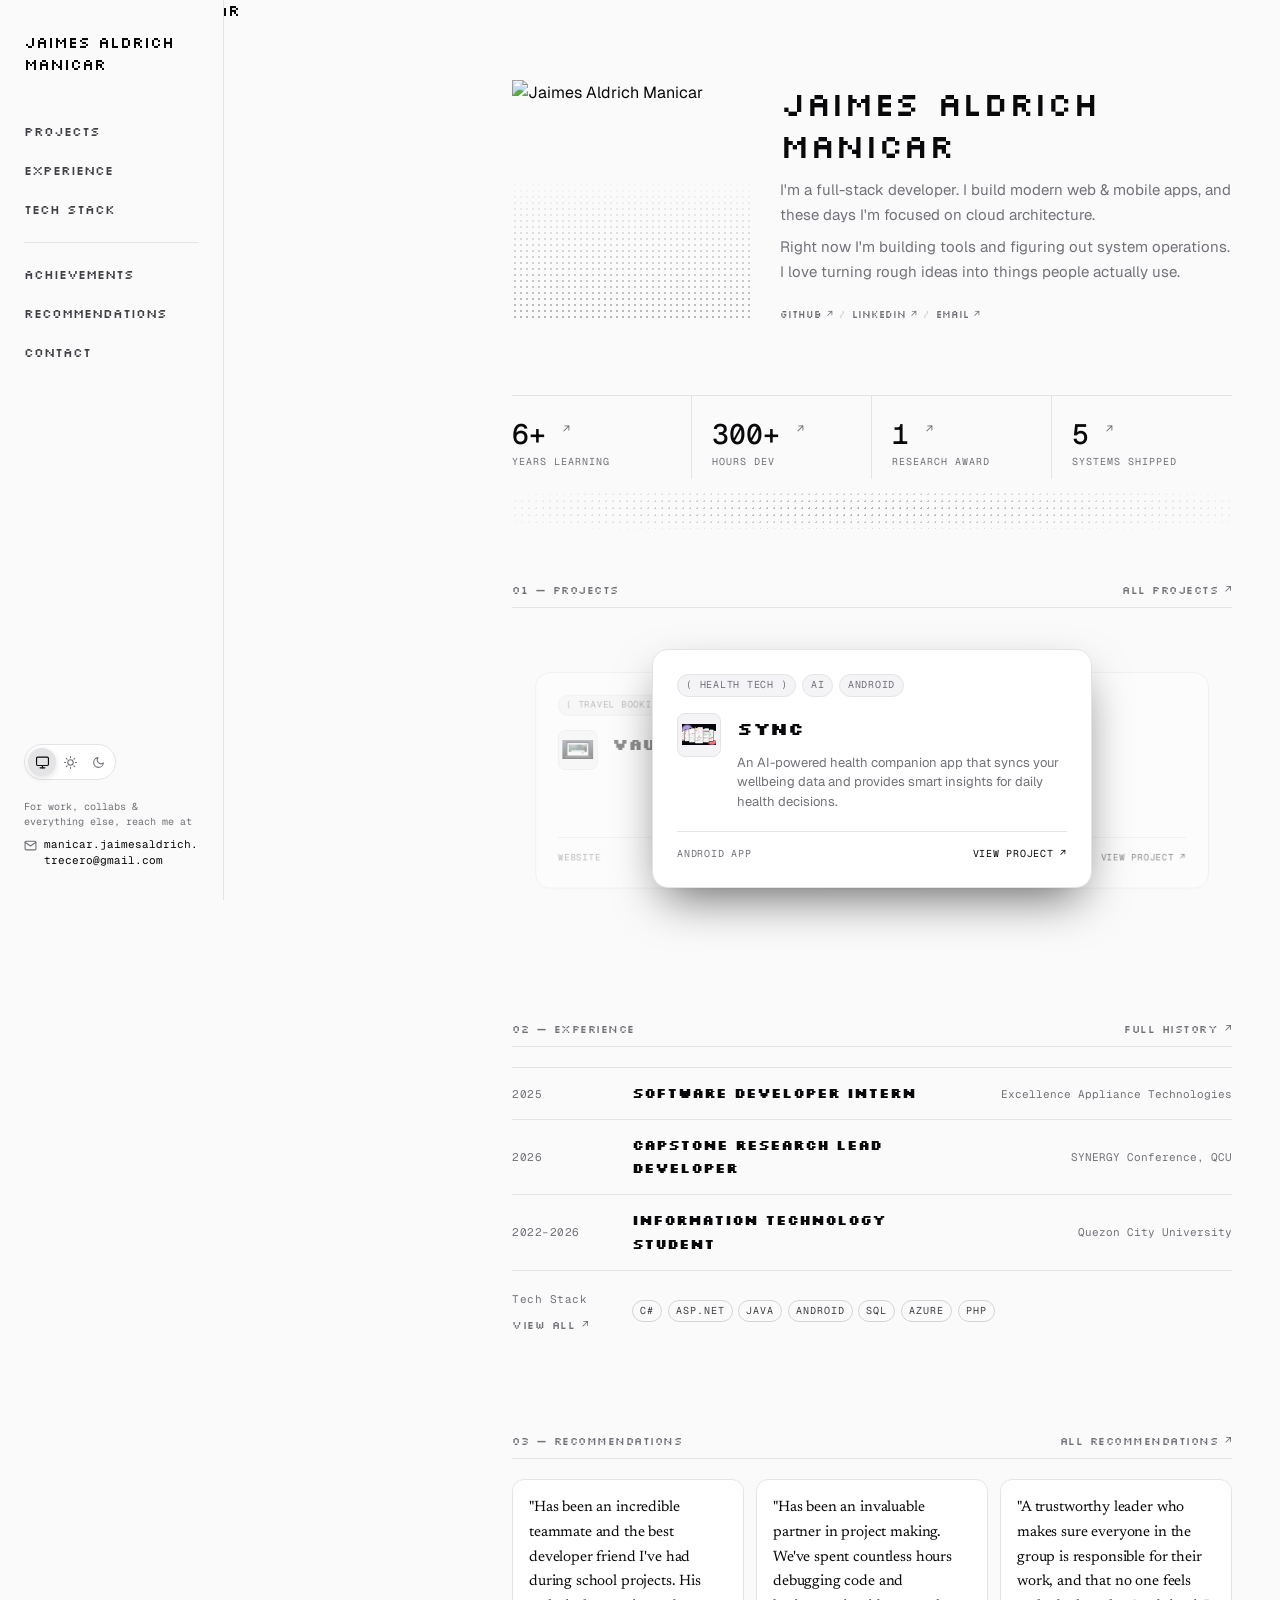
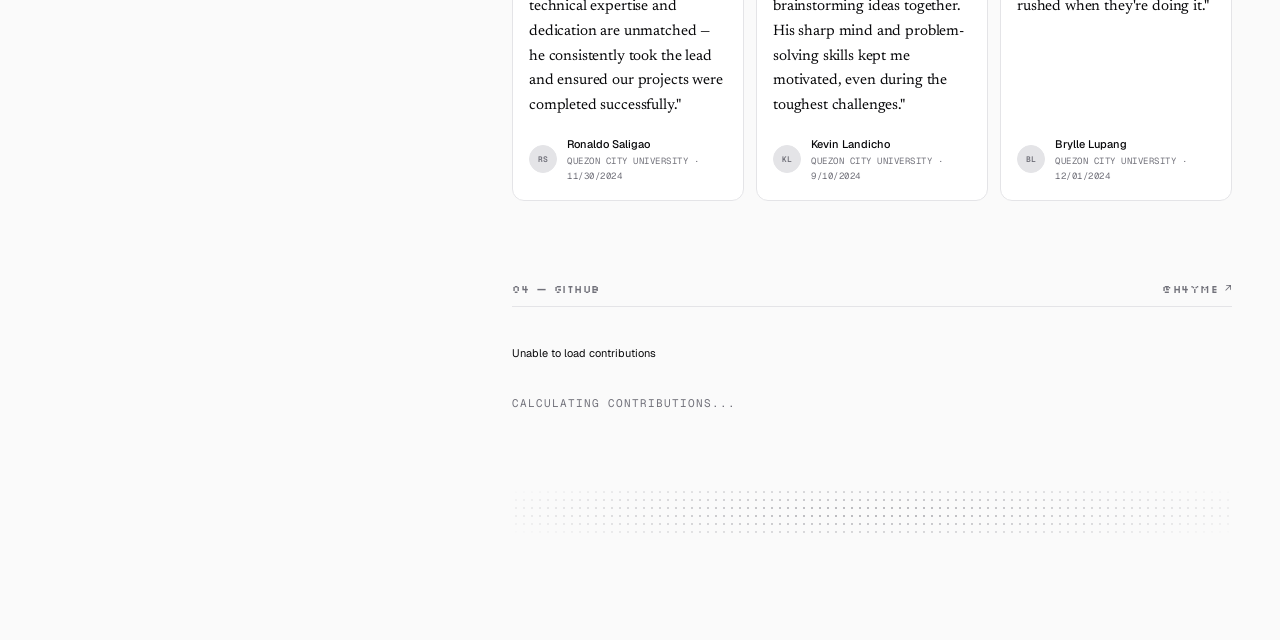
==== commit 956c8372: "Refine bryl-minimal design: Geist Pixel typography, mobile drawer navigation, responsive project car" ====
--- a/index.html
+++ b/index.html
@@ -1,14 +1,17 @@
 <!doctype html>
 <html lang="en">
 <head>
+<script>
+(function(){var t=localStorage.getItem('theme');if(t==='light'||(t!=='dark'&&window.matchMedia&&window.matchMedia('(prefers-color-scheme: light)').matches)){document.documentElement.setAttribute('data-theme','light');}})();
+</script>
 <meta charset="utf-8" />
 <meta name="viewport" content="width=device-width, initial-scale=1" />
-<title>Jaimes Manicar — Software Developer</title>
+<title>Jaimes Aldrich Manicar — Software Developer</title>
 <meta name="description" content="Portfolio of Jaimes Aldrich Trecero Manicar — IT graduate and former Software Developer Intern at Excellence Appliance Technologies, building LiteRise, Nimbly, and other real-world systems." />
 
 <link rel="preconnect" href="https://fonts.googleapis.com">
 <link rel="preconnect" href="https://fonts.gstatic.com" crossorigin>
-<link href="https://fonts.googleapis.com/css2?family=Geist:wght@400;500;600&family=Geist+Mono:wght@400;500;600&display=swap" rel="stylesheet">
+<link href="https://fonts.googleapis.com/css2?family=Geist+Pixel&family=Geist:wght@400;500;600&family=Geist+Mono:wght@400;500;600&display=swap" rel="stylesheet">
 <link rel="stylesheet" href="css/style.css">
 <link rel="icon" href="images/favicon.svg" type="image/svg+xml">
 </head>
@@ -16,40 +19,55 @@
 
 <div class="site-layout">
 
+  <!-- MOBILE HEADER -->
+  <header class="mobile-header">
+    <a href="index.html" class="brand-name">Jaimes Aldrich Manicar</a>
+    <button class="mobile-nav-toggle" id="mobileNavToggle" aria-label="Toggle Navigation">
+      <svg class="icon-hamburger" width="20" height="20" viewBox="0 0 24 24" fill="none" stroke="currentColor" stroke-width="2" stroke-linecap="round" stroke-linejoin="round"><line x1="3" y1="12" x2="21" y2="12"></line><line x1="3" y1="6" x2="21" y2="6"></line><line x1="3" y1="18" x2="21" y2="18"></line></svg>
+      <svg class="icon-close hidden" width="20" height="20" viewBox="0 0 24 24" fill="none" stroke="currentColor" stroke-width="2" stroke-linecap="round" stroke-linejoin="round"><line x1="18" y1="6" x2="6" y2="18"></line><line x1="6" y1="6" x2="18" y2="18"></line></svg>
+    </button>
+  </header>
+
   <!-- SIDEBAR -->
   <aside class="sidebar">
     <div class="sidebar-brand">
-      <a href="index.html" class="brand-name">Bryl Lim</a>
+      <a href="index.html" class="brand-name">Jaimes Aldrich<br>Manicar</a>
     </div>
 
     <nav class="sidebar-nav">
       <ul>
-        <li><a href="work.html">Work</a></li>
-        <li><a href="achievements.html">Blog</a></li>
-        <li><a href="toolkit.html">Store</a></li>
+        <li><a href="work.html">Projects</a></li>
+        <li><a href="experience.html">Experience</a></li>
+        <li><a href="toolkit.html">Tech Stack</a></li>
       </ul>
       <div class="sidebar-divider"></div>
       <ul>
-        <li><a href="experience.html">Github</a></li>
-        <li><a href="recommendations.html">Consulting</a></li>
+        <li><a href="achievements.html">Achievements</a></li>
+        <li><a href="recommendations.html">Recommendations</a></li>
+        <li><a href="contact.html">Contact</a></li>
       </ul>
     </nav>
 
-    <div class="sidebar-footer">
-      <div class="sidebar-status">
-        <span class="status-dot"></span>
-        <span class="status-text">For work, collabs &amp; everything else, reach me at</span>
+        <div class="sidebar-footer">
+      <div class="sidebar-controls">
+        <div class="theme-switcher">
+          <button class="theme-btn" data-theme-val="system" title="System Theme">
+            <svg width="13" height="13" viewBox="0 0 24 24" fill="none" stroke="currentColor" stroke-width="2" stroke-linecap="round" stroke-linejoin="round"><rect x="2" y="3" width="20" height="14" rx="2" ry="2"></rect><line x1="8" y1="21" x2="16" y2="21"></line><line x1="12" y1="17" x2="12" y2="21"></line></svg>
+          </button>
+          <button class="theme-btn" data-theme-val="light" title="Light Mode">
+            <svg width="13" height="13" viewBox="0 0 24 24" fill="none" stroke="currentColor" stroke-width="2" stroke-linecap="round" stroke-linejoin="round"><circle cx="12" cy="12" r="5"></circle><line x1="12" y1="1" x2="12" y2="3"></line><line x1="12" y1="21" x2="12" y2="23"></line><line x1="4.22" y1="4.22" x2="5.64" y2="5.64"></line><line x1="18.36" y1="18.36" x2="19.78" y2="19.78"></line><line x1="1" y1="12" x2="3" y2="12"></line><line x1="21" y1="12" x2="23" y2="12"></line><line x1="4.22" y1="19.78" x2="5.64" y2="18.36"></line><line x1="18.36" y1="5.64" x2="19.78" y2="4.22"></line></svg>
+          </button>
+          <button class="theme-btn" data-theme-val="dark" title="Dark Mode">
+            <svg width="13" height="13" viewBox="0 0 24 24" fill="none" stroke="currentColor" stroke-width="2" stroke-linecap="round" stroke-linejoin="round"><path d="M21 12.79A9 9 0 1 1 11.21 3 7 7 0 0 0 21 12.79z"></path></svg>
+          </button>
+        </div>
       </div>
-      <div class="sidebar-social">
-        <a href="https://github.com/h4yme" target="_blank" rel="noopener">GitHub</a>
-        <a href="https://linkedin.com/in/jmanicar" target="_blank" rel="noopener">LinkedIn</a>
-      </div>
-      <div class="sidebar-email">
-        <a href="mailto:manicar.jaimesaldrich.trecero@gmail.com">manicar.jaimesaldrich.trecero@gmail.com</a>
-      </div>
-      <div class="sidebar-typing">
-        <span class="typing-label">typing cmd</span>
-        <span class="typing-key">⌘ / K</span>
+      <div class="sidebar-email-box">
+        <p class="sidebar-email-label">For work, collabs &amp; everything else, reach me at</p>
+        <a href="mailto:manicar.jaimesaldrich.trecero@gmail.com" class="sidebar-email-link">
+          <svg width="13" height="13" viewBox="0 0 24 24" fill="none" stroke="currentColor" stroke-width="2" stroke-linecap="round" stroke-linejoin="round"><path d="M4 4h16c1.1 0 2 .9 2 2v12c0 1.1-.9 2-2 2H4c-1.1 0-2-.9-2-2V6c0-1.1.9-2 2-2z"></path><polyline points="22,6 12,13 2,6"></polyline></svg>
+          <span>manicar.jaimesaldrich.trecero@gmail.com</span>
+        </a>
       </div>
     </div>
   </aside>
@@ -61,10 +79,10 @@
       <!-- HERO -->
       <section class="hero-section">
         <div class="hero-photo">
-          <img src="images/ManicarPic.JPG" alt="Jaimes Manicar" />
+          <img src="images/ManicarPic.JPG" alt="Jaimes Aldrich Manicar" />
         </div>
         <div class="hero-text">
-          <h1 class="hero-name">Jaimes Manicar</h1>
+          <h1 class="hero-name">Jaimes Aldrich Manicar</h1>
           <p class="hero-bio">I'm a full-stack developer. I build modern web &amp; mobile apps, and these days I'm focused on cloud architecture.</p>
           <p class="hero-bio">Right now I'm building tools and figuring out system operations. I love turning rough ideas into things people actually use.</p>
           <div class="hero-links">
@@ -73,8 +91,6 @@
             <a href="https://linkedin.com/in/jmanicar" target="_blank" rel="noopener">linkedin ↗</a>
             <span class="link-sep">/</span>
             <a href="mailto:manicar.jaimesaldrich.trecero@gmail.com">email ↗</a>
-            <span class="link-sep">/</span>
-            <a href="work.html">mail ↗</a>
           </div>
         </div>
       </section>
@@ -83,37 +99,236 @@
       <section class="stats-section">
         <div class="stats-grid">
           <div class="stat-item">
-            <span class="stat-num">6+</span>
-            <span class="stat-label">YEARS LEARNING</span>
+            <span class="stat-num">6+ <sup class="stat-arrow">↗</sup></span>
+            <span class="stat-label">Years Learning</span>
           </div>
           <div class="stat-item">
-            <span class="stat-num">300+</span>
-            <span class="stat-label">HOURS DEV</span>
+            <span class="stat-num">300+ <sup class="stat-arrow">↗</sup></span>
+            <span class="stat-label">Hours Dev</span>
           </div>
           <div class="stat-item">
-            <span class="stat-num">1</span>
-            <span class="stat-label">RESEARCH AWARD</span>
+            <span class="stat-num">1 <sup class="stat-arrow">↗</sup></span>
+            <span class="stat-label">Research Award</span>
           </div>
           <div class="stat-item">
-            <span class="stat-num">5</span>
-            <span class="stat-label">SYSTEMS SHIPPED</span>
-          </div>
+            <span class="stat-num">5 <sup class="stat-arrow">↗</sup></span>
+            <span class="stat-label">Systems Shipped</span>
+          </div>
+        </div>
+      </section>
+
+      <!-- PROJECTS SUMMARY -->
+      <section class="home-section">
+        <div class="section-header">
+          <span class="section-label">01 &mdash; projects</span>
+          <a href="work.html" class="section-link">ALL PROJECTS ↗</a>
+        </div>
+
+        <div class="deck-carousel" id="projectDeck">
+
+          <div class="deck-card" data-index="0">
+            <div class="deck-badges">
+              <span class="deck-badge">( Health Tech )</span>
+              <span class="deck-badge">AI</span>
+              <span class="deck-badge">Android</span>
+            </div>
+            <div class="deck-card-body">
+              <div class="deck-icon">
+                <img src="images/syncmock.png" alt="Sync icon" />
+              </div>
+              <div class="deck-info">
+                <h3 class="deck-title">Sync</h3>
+                <p class="deck-desc">An AI-powered health companion app that syncs your wellbeing data and provides smart insights for daily health decisions.</p>
+              </div>
+            </div>
+            <div class="deck-meta">
+              <span class="deck-type">android app</span>
+              <a href="work.html" class="deck-cta">View Project ↗</a>
+            </div>
+          </div>
+
+          <div class="deck-card" data-index="1">
+            <div class="deck-badges">
+              <span class="deck-badge deck-badge--featured">( Best Paper 2026 )</span>
+              <span class="deck-badge">EdTech</span>
+              <span class="deck-badge">IRT</span>
+            </div>
+            <div class="deck-card-body">
+              <div class="deck-icon">
+                <img src="images/mockup (2).png" alt="LiteRise icon" />
+              </div>
+              <div class="deck-info">
+                <h3 class="deck-title">LiteRise</h3>
+                <p class="deck-desc">Adaptive reading platform built with PHP REST APIs, C# ASP.NET MVC Teacher Dashboard, MS SQL Server & Azure — awarded Best Paper at SYNERGY 2026.</p>
+              </div>
+            </div>
+            <div class="deck-meta">
+              <span class="deck-type">php · asp.net mvc · ms sql · azure</span>
+              <a href="work.html" class="deck-cta">View Project ↗</a>
+            </div>
+          </div>
+
+          <div class="deck-card" data-index="2">
+            <div class="deck-badges">
+              <span class="deck-badge">( Fintech )</span>
+              <span class="deck-badge">Azure</span>
+              <span class="deck-badge">REST API</span>
+            </div>
+            <div class="deck-card-body">
+              <div class="deck-icon">
+                <img src="images/nimblymock.png" alt="Nimbly icon" />
+              </div>
+              <div class="deck-info">
+                <h3 class="deck-title">Nimbly</h3>
+                <p class="deck-desc">An Android loan calculator with Microsoft Azure integration — multiple loan types, amortization schedules, and offline data handling.</p>
+              </div>
+            </div>
+            <div class="deck-meta">
+              <span class="deck-type">android app</span>
+              <a href="work.html" class="deck-cta">View Project ↗</a>
+            </div>
+          </div>
+
+          <div class="deck-card" data-index="3">
+            <div class="deck-badges">
+              <span class="deck-badge">( Operations )</span>
+              <span class="deck-badge">Java</span>
+              <span class="deck-badge">Desktop</span>
+            </div>
+            <div class="deck-card-body">
+              <div class="deck-icon">
+                <img src="images/buseasemock.png" alt="BusEase icon" />
+              </div>
+              <div class="deck-info">
+                <h3 class="deck-title">BusEase</h3>
+                <p class="deck-desc">A desktop transport management system for Robinsons Novaliches Bus Terminal — scheduling, ticketing, and real-time tracking.</p>
+              </div>
+            </div>
+            <div class="deck-meta">
+              <span class="deck-type">desktop app</span>
+              <a href="work.html" class="deck-cta">View Project ↗</a>
+            </div>
+          </div>
+
+          <div class="deck-card" data-index="4">
+            <div class="deck-badges">
+              <span class="deck-badge">( Travel Booking )</span>
+              <span class="deck-badge">PHP</span>
+              <span class="deck-badge">Bootstrap</span>
+            </div>
+            <div class="deck-card-body">
+              <div class="deck-icon">
+                <img src="images/vauzyemock.png" alt="Vauzye icon" />
+              </div>
+              <div class="deck-info">
+                <h3 class="deck-title">Vauzye</h3>
+                <p class="deck-desc">An online travel booking site for flights and hotels — full booking workflows, travel guides, and a fully responsive layout.</p>
+              </div>
+            </div>
+            <div class="deck-meta">
+              <span class="deck-type">website</span>
+              <a href="work.html" class="deck-cta">View Project ↗</a>
+            </div>
+          </div>
+
+        </div>
+      </section>
+
+      <!-- EXPERIENCE SUMMARY -->
+      <section class="home-section">
+        <div class="section-header">
+          <span class="section-label">02 &mdash; experience</span>
+          <a href="experience.html" class="section-link">FULL HISTORY ↗</a>
+        </div>
+        <div class="exp-table">
+          <div class="exp-row">
+            <span class="exp-year">2025</span>
+            <span class="exp-role">Software Developer Intern</span>
+            <span class="exp-company">Excellence Appliance Technologies</span>
+          </div>
+          <div class="exp-row">
+            <span class="exp-year">2026</span>
+            <span class="exp-role">Capstone Research Lead Developer</span>
+            <span class="exp-company">SYNERGY Conference, QCU</span>
+          </div>
+          <div class="exp-row">
+            <span class="exp-year">2022&ndash;2026</span>
+            <span class="exp-role">Information Technology Student</span>
+            <span class="exp-company">Quezon City University</span>
+          </div>
+          <div class="exp-row exp-row--stack">
+            <div class="exp-stack-header">
+              <span class="exp-year">Tech Stack</span>
+              <a href="toolkit.html" class="section-link">VIEW ALL &nearr;</a>
+            </div>
+            <div class="exp-stack-row">
+              <span class="tag">C#</span>
+              <span class="tag">ASP.NET</span>
+              <span class="tag">Java</span>
+              <span class="tag">Android</span>
+              <span class="tag">SQL</span>
+              <span class="tag">Azure</span>
+              <span class="tag">PHP</span>
+            </div>
+          </div>
+        </div>
+      </section>
+
+      <!-- RECOMMENDATIONS SUMMARY -->
+      <section class="home-section">
+        <div class="section-header">
+          <span class="section-label">03 &mdash; recommendations</span>
+          <a href="recommendations.html" class="section-link">ALL RECOMMENDATIONS ↗</a>
+        </div>
+        <div class="reco-grid">
+
+          <div class="reco-card">
+            <p class="reco-quote">"Has been an incredible teammate and the best developer friend I've had during school projects. His technical expertise and dedication are unmatched — he consistently took the lead and ensured our projects were completed successfully."</p>
+            <div class="reco-person">
+              <div class="reco-avatar reco-avatar--initials">RS</div>
+              <div>
+                <b>Ronaldo Saligao</b>
+                <span>Quezon City University · 11/30/2024</span>
+              </div>
+            </div>
+          </div>
+
+          <div class="reco-card">
+            <p class="reco-quote">"Has been an invaluable partner in project making. We've spent countless hours debugging code and brainstorming ideas together. His sharp mind and problem-solving skills kept me motivated, even during the toughest challenges."</p>
+            <div class="reco-person">
+              <div class="reco-avatar reco-avatar--initials">KL</div>
+              <div>
+                <b>Kevin Landicho</b>
+                <span>Quezon City University · 9/10/2024</span>
+              </div>
+            </div>
+          </div>
+
+          <div class="reco-card">
+            <p class="reco-quote">"A trustworthy leader who makes sure everyone in the group is responsible for their work, and that no one feels rushed when they're doing it."</p>
+            <div class="reco-person">
+              <div class="reco-avatar reco-avatar--initials">BL</div>
+              <div>
+                <b>Brylle Lupang</b>
+                <span>Quezon City University · 12/01/2024</span>
+              </div>
+            </div>
+          </div>
+
         </div>
       </section>
 
       <!-- GITHUB MATRIX -->
-      <section class="github-section">
+      <section class="home-section">
         <div class="section-header">
-          <span class="section-label">07 — github</span>
-          <a href="https://github.com/h4yme" target="_blank" rel="noopener" class="section-link">@H4YME ↗</a>
-        </div>
-        <div class="github-card" id="github-matrix-container" data-username="h4yme">
-          <div class="github-graph-wrapper">
-            <div id="github-matrix">
-              <span class="loading-text">Loading graph...</span>
-            </div>
-          </div>
-          <div class="github-footer">
+          <span class="section-label">04 &mdash; github</span>
+          <a href="https://github.com/h4yme" target="_blank" rel="noopener" class="section-link">@H4YME &nearr;</a>
+        </div>
+        <div class="github-section-body" id="github-matrix-container" data-username="h4yme">
+          <div id="github-matrix" class="github-matrix-dots">
+            <span class="loading-text">LOADING CONTRIBUTIONS...</span>
+          </div>
+          <div class="github-footer-text">
             <span id="github-total-contributions">CALCULATING CONTRIBUTIONS...</span>
           </div>
         </div>
--- a/css/style.css
+++ b/css/style.css
@@ -2,6 +2,9 @@
    JAIMES MANICAR — PORTFOLIO
    Design System: bryl-minimal (bryllim.com reference)
    ========================================================= */
+
+@import url('https://fonts.googleapis.com/css2?family=Geist+Pixel&family=Silkscreen&family=VT323&display=swap');
+@import url('https://fonts.googleapis.com/css2?family=Newsreader:ital,opsz,wght@0,6..72,400..500;1,6..72,400..500&display=swap');
 
 /* ---------- Tokens ---------- */
 :root {
@@ -17,6 +20,8 @@
 
   --font-ui:    "Geist", system-ui, sans-serif;
   --font-mono:  "Geist Mono", ui-monospace, monospace;
+  --font-pixel: "Geist Pixel", "Silkscreen", "VT323", "Geist Mono", monospace;
+  --font-serif: "Newsreader", Georgia, Cambria, "Times New Roman", Times, serif;
 
   --r-xl:  16px;
   --r-l:   12px;
@@ -24,23 +29,122 @@
   --r-s:   6px;
 
   --sidebar-w: 14rem;
-  --content-max: 42rem; /* 672px — Bryllim reading column */
+  --content-max: 48rem;
 
   --shadow-rest:  0 8px 22px -14px rgba(0,0,0,.25);
   --shadow-hover: 0 18px 36px -20px rgba(0,0,0,.40);
 
   --ease-out: cubic-bezier(0.16, 1, 0.3, 1);
+}
+
+/* ---------- Light Theme Tokens ---------- */
+[data-theme="light"] {
+  --bg:         #fafafa;
+  --ink:        #09090b;
+
+  --gray-50:    #ffffff;
+  --gray-100:   #f4f4f6;
+  --gray-200:   #e4e4e7;
+  --gray-300:   #d4d4d8;
+  --gray-400:   #71717a;
+  --gray-500:   #3f3f46;
+  --shadow-rest:  0 8px 22px -14px rgba(0,0,0,.08);
+  --shadow-hover: 0 18px 36px -20px rgba(0,0,0,.15);
+}
+
+/* =========================================================
+   CIRCULAR POP THEME TRANSITION
+   ========================================================= */
+::view-transition-old(root),
+::view-transition-new(root) {
+  animation: none;
+  mix-blend-mode: normal;
+}
+::view-transition-old(root) {
+  z-index: 1;
+}
+::view-transition-new(root) {
+  z-index: 9999;
+}
+
+.theme-circle-pop {
+  position: fixed;
+  border-radius: 50%;
+  pointer-events: none;
+  z-index: 999999;
+  transform: translate(-50%, -50%) scale(0);
+  transition: transform 0.55s cubic-bezier(0.4, 0, 0.2, 1);
+  box-shadow: 0 0 50px rgba(0, 0, 0, 0.2);
+}
+.theme-circle-pop.active {
+  transform: translate(-50%, -50%) scale(1);
 }
 
 /* ---------- Reset ---------- */
 *, *::before, *::after { box-sizing: border-box; margin: 0; padding: 0; }
 html { scroll-behavior: smooth; background: var(--bg); color-scheme: dark; }
+[data-theme="light"] { color-scheme: light; }
+
+/* Pixel Typography for Headings, Titles, Section Labels & Nav */
+h1, h2, h3, h4,
+.page-title,
+.hero-name,
+.deck-title,
+.feat-title,
+.project-title,
+.stack-cat-title,
+.exp-role,
+.ach-title,
+.ach-hero-title,
+.cert-title,
+.contact-title,
+.contact-form-title,
+.contact-channel-title,
+.section-label,
+.section-link,
+.brand-name {
+  font-family: var(--font-pixel) !important;
+}
+
+/* Smooth Theme Transition for Light / Dark Mode */
+html,
+body,
+aside,
+main,
+.sidebar,
+.main-content,
+.brand-name,
+.sidebar-nav a,
+.hero-card,
+.project-card,
+.project-list-row,
+.feat-card,
+.ach-cert-card,
+.ach-hero-card,
+.ach-metric-card,
+.reco-card-box,
+.contact-status-card,
+.contact-channel-card,
+.contact-form-box,
+.stack-card,
+.stack-group,
+.badge,
+.tag,
+input,
+textarea,
+button {
+  transition: background-color 0.4s cubic-bezier(0.16, 1, 0.3, 1),
+              color 0.4s cubic-bezier(0.16, 1, 0.3, 1),
+              border-color 0.4s cubic-bezier(0.16, 1, 0.3, 1),
+              box-shadow 0.4s cubic-bezier(0.16, 1, 0.3, 1);
+}
+
 body {
   background: var(--bg);
   color: var(--ink);
   font-family: var(--font-ui);
-  font-size: 15px;
-  line-height: 1.6;
+  font-size: 16px;
+  line-height: 1.65;
   -webkit-font-smoothing: antialiased;
 }
 img   { display: block; max-width: 100%; }
@@ -83,25 +187,35 @@
   margin-bottom: 2.5rem;
 }
 .brand-name {
-  font-size: 0.9375rem;
-  font-weight: 500;
-  line-height: 1.25;
+  font-family: var(--font-pixel);
+  font-size: 1rem;
+  font-weight: 400;
+  line-height: 1.35;
   color: var(--ink);
   display: block;
+  text-decoration: none;
+  transition: color 0.35s ease, opacity 0.35s ease;
+}
+.brand-name:hover {
+  color: var(--gray-400);
+  opacity: 0.8;
 }
 
 /* Nav */
 .sidebar-nav { flex: 1; }
-.sidebar-nav ul { display: flex; flex-direction: column; gap: 0.25rem; }
+.sidebar-nav ul { display: flex; flex-direction: column; gap: 0.4rem; }
 .sidebar-nav a {
   display: block;
-  font-family: var(--font-mono);
-  font-size: 11px;
+  font-family: var(--font-pixel);
+  font-size: 13px;
   color: var(--gray-500);
-  padding: 0.25rem 0;
-  transition: color 0.2s;
-}
-.sidebar-nav a:hover,
+  padding: 0.35rem 0;
+  transition: color 0.2s, transform 0.2s;
+}
+.sidebar-nav a:hover {
+  color: var(--ink);
+  transform: translateX(3px);
+}
 .sidebar-nav a.active { color: var(--ink); }
 
 .sidebar-divider {
@@ -116,51 +230,88 @@
   padding-top: 2rem;
   display: flex;
   flex-direction: column;
-  gap: 0.75rem;
-}
-.sidebar-status {
-  display: flex;
+  gap: 1.25rem;
+}
+
+/* Theme Switcher Controls */
+.sidebar-controls {
+  display: flex;
+  align-items: center;
+  gap: 8px;
+}
+
+.theme-switcher {
+  display: inline-flex;
+  align-items: center;
+  padding: 3px;
+  border-radius: 99px;
+  border: 1px solid var(--gray-200);
+  background: var(--gray-50);
+}
+
+.theme-btn {
+  background: none;
+  border: none;
+  width: 28px;
+  height: 28px;
+  border-radius: 50%;
+  display: flex;
+  align-items: center;
+  justify-content: center;
+  color: var(--gray-400);
+  cursor: pointer;
+  transition: color 0.25s var(--ease-out), 
+              background-color 0.25s var(--ease-out), 
+              transform 0.25s var(--ease-out);
+  padding: 0;
+}
+.theme-btn svg {
+  transition: transform 0.35s cubic-bezier(0.34, 1.56, 0.64, 1), opacity 0.25s;
+}
+.theme-btn:hover {
+  color: var(--ink);
+}
+.theme-btn.is-active {
+  background: var(--gray-200);
+  color: var(--ink);
+  box-shadow: 0 2px 6px rgba(0, 0, 0, 0.12);
+}
+.theme-btn.is-active svg {
+  transform: scale(1.1) rotate(360deg);
+}
+
+/* Sidebar Email Link Box */
+.sidebar-email-box {
+  display: flex;
+  flex-direction: column;
+  gap: 0.5rem;
+}
+.sidebar-email-label {
+  font-family: var(--font-mono);
+  font-size: 10px;
+  color: var(--gray-400);
+  line-height: 1.45;
+}
+.sidebar-email-link {
+  display: inline-flex;
   align-items: flex-start;
-  gap: 6px;
-}
-.status-dot {
-  width: 6px;
-  height: 6px;
-  border-radius: 50%;
-  background: var(--gray-400);
+  gap: 7px;
+  font-family: var(--font-mono);
+  font-size: 11px;
+  color: var(--ink);
+  text-decoration: none;
+  word-break: break-all;
+  transition: color 0.2s;
+  line-height: 1.4;
+}
+.sidebar-email-link:hover {
+  color: var(--gray-400);
+}
+.sidebar-email-link svg {
   flex-shrink: 0;
-  margin-top: 5px;
-  animation: pulse 1.8s ease-in-out infinite;
-}
-@keyframes pulse {
-  0%, 100% { opacity: 1; }
-  50%       { opacity: 0.25; }
-}
-.status-text,
-.sidebar-typing .typing-label {
-  font-family: var(--font-mono);
-  font-size: 10px;
-  color: var(--gray-400);
-  text-transform: uppercase;
-  letter-spacing: 0.5px;
-  line-height: 1.4;
-}
-.sidebar-social {
-  display: flex;
-  gap: 1rem;
-}
-.sidebar-social a,
-.sidebar-email a {
-  font-family: var(--font-mono);
-  font-size: 10px;
-  color: var(--gray-500);
-  text-transform: uppercase;
-  letter-spacing: 0.5px;
-  transition: color 0.2s;
-}
-.sidebar-social a:hover,
-.sidebar-email a:hover { color: var(--ink); }
-.sidebar-email a { word-break: break-all; }
+  color: var(--gray-400);
+  margin-top: 2px;
+}
 .sidebar-typing {
   display: flex;
   align-items: center;
@@ -207,17 +358,17 @@
   border-bottom: 1px solid var(--gray-200);
 }
 .section-label {
-  font-family: var(--font-mono);
-  font-size: 10px;
-  text-transform: uppercase;
-  letter-spacing: 1px;
+  font-family: var(--font-pixel);
+  font-size: 11px;
+  text-transform: uppercase;
+  letter-spacing: 0.5px;
   color: var(--gray-400);
 }
 .section-link {
-  font-family: var(--font-mono);
-  font-size: 10px;
-  text-transform: uppercase;
-  letter-spacing: 1px;
+  font-family: var(--font-pixel);
+  font-size: 11px;
+  text-transform: uppercase;
+  letter-spacing: 0.5px;
   color: var(--gray-400);
   transition: color 0.2s;
 }
@@ -237,27 +388,28 @@
 }
 
 .hero-photo {
-  width: 148px;
-  height: 148px;
+  width: 240px;
+  height: 240px;
   flex-shrink: 0;
-  border-radius: var(--r-m);
+  border-radius: 0;
   overflow: hidden;
-  filter: grayscale(100%);
+  filter: none;
   position: relative;
-  transition: filter 0.4s;
+  transition: none;
 }
 .hero-photo::after {
   /* Halftone dissolve effect at bottom of photo */
   content: "";
   position: absolute;
   inset: 0;
-  background-image: radial-gradient(circle, rgba(244,244,245,.32) 1px, transparent 1px);
+  background-image: radial-gradient(circle, var(--gray-400) 1px, transparent 1px);
   background-size: 6px 6px;
+  opacity: 0.5;
   mask-image: linear-gradient(to top, black 0%, transparent 60%);
   -webkit-mask-image: linear-gradient(to top, black 0%, transparent 60%);
   pointer-events: none;
 }
-.hero-photo:hover { filter: grayscale(0%); }
+.hero-photo:hover { filter: none; }
 .hero-photo img {
   width: 100%;
   height: 100%;
@@ -271,15 +423,16 @@
   padding-top: 0.125rem;
 }
 .hero-name {
-  font-size: 1.5rem;
-  font-weight: 500;
-  letter-spacing: -0.025em;
-  line-height: 1.15;
+  font-family: var(--font-pixel);
+  font-size: 2.1rem;
+  font-weight: 400;
+  letter-spacing: -0.01em;
+  line-height: 1.25;
   color: var(--ink);
   margin-bottom: 0.75rem;
 }
 .hero-bio {
-  font-size: 13px;
+  font-size: 15px;
   color: var(--gray-400);
   line-height: 1.65;
   margin-bottom: 0.5rem;
@@ -290,7 +443,7 @@
   gap: 0.4rem;
   align-items: center;
   margin-top: 0.875rem;
-  font-family: var(--font-mono);
+  font-family: var(--font-pixel);
   font-size: 10px;
   color: var(--gray-500);
 }
@@ -303,37 +456,62 @@
 
 /* ---------- Stats ---------- */
 .stats-section {
-  padding-bottom: 3rem;
-  border-bottom: 1px solid var(--gray-200);
-  margin-bottom: 3rem;
-}
+  padding-bottom: 0.5rem;
+  margin-bottom: 1.25rem;
+  position: relative;
+}
+/* Halftone dot texture below stats */
+.stats-section::after {
+  content: "";
+  display: block;
+  height: 38px;
+  margin-top: 0.75rem;
+  background-image: radial-gradient(circle, var(--gray-400) 1px, transparent 1px);
+  background-size: 7px 7px;
+  opacity: 0.55;
+  mask-image: radial-gradient(ellipse 60% 80% at 50% 50%, black 10%, transparent 100%);
+  -webkit-mask-image: radial-gradient(ellipse 60% 80% at 50% 50%, black 10%, transparent 100%);
+}
+
 .stats-grid {
   display: grid;
   grid-template-columns: repeat(4, 1fr);
-  border: 1px solid var(--gray-200);
-  border-radius: var(--r-l);
+  border-top: 1px solid var(--gray-200);
+  border-bottom: none;
+  background: transparent;
 }
 .stat-item {
   display: flex;
   flex-direction: column;
-  gap: 4px;
-  padding: 1.25rem 1rem;
+  gap: 6px;
+  padding: 1.5rem 1.25rem 0.5rem 1.25rem;
   border-right: 1px solid var(--gray-200);
+}
+.stat-item:first-child {
+  padding-left: 0;
 }
 .stat-item:last-child { border-right: none; }
 .stat-num {
   font-family: var(--font-mono);
-  font-size: 1.25rem;
+  font-size: 1.75rem;
   font-weight: 500;
   color: var(--ink);
   line-height: 1;
 }
+.stat-arrow {
+  font-family: var(--font-mono);
+  font-size: 0.75rem;
+  font-weight: 400;
+  color: var(--gray-400);
+  vertical-align: super;
+  line-height: 0;
+}
 .stat-label {
   font-family: var(--font-mono);
-  font-size: 9px;
-  text-transform: uppercase;
-  letter-spacing: 0.75px;
-  color: var(--gray-500);
+  font-size: 10px;
+  text-transform: uppercase;
+  letter-spacing: 1px;
+  color: var(--gray-400);
 }
 
 /* ---------- GitHub Matrix ---------- */
@@ -370,6 +548,24 @@
   color: var(--gray-500);
   text-transform: uppercase;
   letter-spacing: 1px;
+}
+
+/* Page Header (Subpages) */
+.page-header {
+  margin-bottom: 2.5rem;
+}
+.page-title {
+  font-family: var(--font-pixel);
+  font-size: 2.1rem;
+  font-weight: 400;
+  letter-spacing: -0.01em;
+  color: var(--ink);
+  margin-bottom: 0.5rem;
+}
+.page-subtitle {
+  font-size: 14px;
+  color: var(--gray-400);
+  line-height: 1.6;
 }
 
 /* =========================================================
@@ -587,48 +783,119 @@
 .filters button.is-active { background: var(--ink); color: var(--bg); border-color: var(--ink); }
 
 /* Contact Form */
-.field { display: flex; flex-direction: column; gap: 0.375rem; margin-bottom: 0.875rem; }
+.field { display: flex; flex-direction: column; gap: 0.5rem; }
 .field label {
   font-family: var(--font-mono);
-  font-size: 9px;
-  text-transform: uppercase;
-  letter-spacing: 1px;
+  font-size: 10px;
+  text-transform: uppercase;
+  letter-spacing: 1.2px;
   color: var(--gray-400);
 }
 input, textarea {
   width: 100%;
-  background: var(--gray-50);
+  background: var(--gray-100);
   border: 1px solid var(--gray-200);
-  border-radius: var(--r-s);
-  padding: 0.625rem 0.875rem;
+  border-radius: var(--r-m);
+  padding: 0.875rem 1.125rem;
   color: var(--ink);
   font-family: var(--font-ui);
-  font-size: 13px;
-  transition: border-color 0.2s;
-}
-input:focus, textarea:focus { outline: none; border-color: var(--gray-400); }
-
-/* Lightbox */
-.lb { display: none; position: fixed; inset: 0; background: rgba(12,12,15,.92); z-index: 200; justify-content: center; align-items: center; padding: 2rem; }
-.lb.active { display: flex; }
-.lb img { max-height: 90vh; max-width: 90vw; border-radius: var(--r-l); }
-.lb-close { position: absolute; top: 1.5rem; right: 2rem; color: var(--gray-400); font-size: 1.75rem; cursor: pointer; transition: color 0.2s; }
-.lb-close:hover { color: var(--ink); }
+  font-size: 14px;
+  transition: border-color 0.2s, box-shadow 0.2s;
+}
+input:focus, textarea:focus { outline: none; border-color: var(--gray-400); box-shadow: 0 0 0 2px rgba(255,255,255,0.05); }
+
+/* Lightbox with Smooth Transitions */
+.lb {
+  display: flex;
+  position: fixed;
+  inset: 0;
+  background: rgba(12, 12, 15, 0.92);
+  backdrop-filter: blur(12px);
+  -webkit-backdrop-filter: blur(12px);
+  z-index: 999;
+  justify-content: center;
+  align-items: center;
+  padding: 2rem;
+  opacity: 0;
+  pointer-events: none;
+  transition: opacity 0.35s cubic-bezier(0.16, 1, 0.3, 1);
+}
+.lb.active, .lb.is-open {
+  opacity: 1;
+  pointer-events: auto;
+}
+.lb img {
+  max-height: 88vh;
+  max-width: 88vw;
+  border-radius: var(--r-l);
+  object-fit: contain;
+  box-shadow: 0 24px 60px -12px rgba(0,0,0,0.6);
+  transform: scale(0.92);
+  transition: transform 0.35s cubic-bezier(0.16, 1, 0.3, 1);
+}
+.lb.active img, .lb.is-open img {
+  transform: scale(1);
+}
+.lb-close {
+  position: absolute;
+  top: 1.5rem;
+  right: 2rem;
+  color: var(--gray-400);
+  font-size: 2rem;
+  cursor: pointer;
+  transition: color 0.2s, transform 0.2s;
+  background: none;
+  border: none;
+  line-height: 1;
+}
+.lb-close:hover {
+  color: var(--ink);
+  transform: scale(1.1);
+}
 
 /* =========================================================
-   ENTRANCE ANIMATION
+   SCROLL REVEAL & PAGE ANIMATIONS
    ========================================================= */
-@keyframes fade-up {
-  from { opacity: 0; transform: translateY(12px); }
+
+.reveal,
+[data-reveal],
+.home-section,
+.feat-card,
+.project-list-row,
+.tl-item,
+.stack-group,
+.ach-hero-card,
+.ach-cert-card,
+.reco-card {
+  opacity: 0;
+  transform: translateY(20px);
+  transition: opacity 0.65s cubic-bezier(0.16, 1, 0.3, 1),
+              transform 0.65s cubic-bezier(0.16, 1, 0.3, 1);
+  will-change: opacity, transform;
+}
+
+.reveal.is-visible,
+[data-reveal].is-visible,
+.home-section.is-visible,
+.feat-card.is-visible,
+.project-list-row.is-visible,
+.tl-item.is-visible,
+.stack-group.is-visible,
+.ach-hero-card.is-visible,
+.ach-cert-card.is-visible,
+.reco-card.is-visible {
+  opacity: 1;
+  transform: translateY(0);
+}
+
+.main-content {
+  animation: pageFade 0.6s cubic-bezier(0.16, 1, 0.3, 1) both;
+}
+
+@keyframes pageFade {
+  from { opacity: 0; transform: translateY(8px); }
   to   { opacity: 1; transform: translateY(0); }
 }
-.hero-section,
-.stats-section,
-.github-section {
-  animation: fade-up 0.7s var(--ease-out) both;
-}
-.stats-section  { animation-delay: 0.07s; }
-.github-section { animation-delay: 0.14s; }
 
 /* =========================================================
    RESPONSIVE
@@ -668,6 +935,2344 @@
 }
 
 /* =========================================================
+   PAGE HEADER (shared across sub-pages)
+   ========================================================= */
+.page-header {
+  padding: 2.5rem 0 2rem;
+  border-bottom: 1px solid var(--gray-200);
+  margin-bottom: 2.5rem;
+}
+.page-title {
+  font-family: var(--font-mono);
+  font-size: 2.5rem;
+  font-weight: 400;
+  color: var(--ink);
+  letter-spacing: -0.02em;
+  line-height: 1;
+  margin-bottom: 0.75rem;
+}
+.page-subtitle {
+  font-size: 14px;
+  color: var(--gray-400);
+  line-height: 1.65;
+  max-width: 52ch;
+}
+
+/* =========================================================
+   FEATURED PROJECT CARDS
+   ========================================================= */
+.featured-projects {
+  display: flex;
+  flex-direction: column;
+  gap: 1rem;
+  margin-bottom: 3rem;
+}
+
+.feat-card {
+  border: 1px solid var(--gray-200);
+  border-radius: var(--r-xl);
+  background: var(--gray-50);
+  padding: 1.5rem;
+  transition: border-color 0.2s, transform 0.4s var(--ease-out);
+}
+.feat-card:hover {
+  border-color: var(--gray-300);
+  transform: translateY(-2px);
+}
+
+.feat-card-inner {
+  display: flex;
+  gap: 1.5rem;
+  align-items: flex-start;
+}
+
+.feat-left { flex-shrink: 0; }
+
+.feat-icon {
+  width: 64px;
+  height: 64px;
+  border-radius: var(--r-l);
+  overflow: hidden;
+  border: 1px solid var(--gray-200);
+  background: var(--gray-100);
+}
+.feat-icon img { width: 100%; height: 100%; object-fit: cover; }
+
+.feat-right {
+  flex: 1;
+  display: flex;
+  flex-direction: column;
+  gap: 0.625rem;
+}
+
+.feat-badges {
+  display: flex;
+  flex-wrap: wrap;
+  gap: 6px;
+}
+.feat-badge {
+  font-family: var(--font-mono);
+  font-size: 9px;
+  text-transform: uppercase;
+  letter-spacing: 0.75px;
+  color: var(--gray-400);
+  border: 1px solid var(--gray-300);
+  border-radius: 99px;
+  padding: 2px 8px;
+}
+.feat-badge--pill {
+  background: var(--gray-100);
+}
+
+.feat-title {
+  font-size: 1.25rem;
+  font-weight: 500;
+  color: var(--ink);
+  letter-spacing: -0.02em;
+  line-height: 1.2;
+}
+.feat-desc {
+  font-size: 13px;
+  color: var(--gray-500);
+  line-height: 1.65;
+  max-width: 56ch;
+}
+
+.feat-actions {
+  display: flex;
+  gap: 0.5rem;
+  flex-wrap: wrap;
+  margin-top: 0.25rem;
+}
+.feat-btn {
+  display: inline-flex;
+  align-items: center;
+  gap: 6px;
+  font-family: var(--font-mono);
+  font-size: 10px;
+  text-transform: uppercase;
+  letter-spacing: 0.5px;
+  color: var(--ink);
+  background: var(--gray-200);
+  border: 1px solid var(--gray-300);
+  border-radius: var(--r-m);
+  padding: 6px 12px;
+  transition: background 0.2s, border-color 0.2s;
+}
+.feat-btn:hover { background: var(--gray-300); border-color: var(--gray-400); }
+.feat-btn--store {
+  background: var(--ink);
+  color: var(--bg);
+  border-color: var(--ink);
+}
+.feat-btn--store:hover { opacity: 0.9; background: var(--ink); }
+
+.feat-meta {
+  display: flex;
+  gap: 6px;
+  flex-wrap: wrap;
+}
+.feat-tag {
+  font-family: var(--font-mono);
+  font-size: 9px;
+  text-transform: uppercase;
+  letter-spacing: 1px;
+  color: var(--gray-500);
+  border: 1px solid var(--gray-200);
+  border-radius: 99px;
+  padding: 2px 8px;
+}
+
+/* =========================================================
+   PROJECT LIST (secondary projects)
+   ========================================================= */
+.projects-list-section { margin-bottom: 3rem; }
+
+.projects-list {
+  display: flex;
+  flex-direction: column;
+}
+
+.project-list-row {
+  display: grid;
+  grid-template-columns: 72px 140px 1fr 24px;
+  gap: 1.25rem;
+  align-items: center;
+  padding: 1rem 0;
+  border-top: 1px solid var(--gray-200);
+  text-decoration: none;
+  transition: background 0.15s;
+  cursor: pointer;
+}
+.project-list-row:last-child { border-bottom: 1px solid var(--gray-200); }
+.project-list-row:hover { background: var(--gray-50); margin: 0 -1rem; padding-left: 1rem; padding-right: 1rem; }
+
+.plr-thumb {
+  width: 72px;
+  height: 52px;
+  border-radius: var(--r-s);
+  overflow: hidden;
+  border: 1px solid var(--gray-200);
+  background: var(--gray-100);
+  flex-shrink: 0;
+}
+.plr-thumb img { width: 100%; height: 100%; object-fit: cover; border-radius: 0; }
+
+.plr-name {
+  font-family: var(--font-mono);
+  font-size: 1rem;
+  font-weight: 500;
+  color: var(--ink);
+  letter-spacing: -0.01em;
+  padding-top: 2px;
+}
+.plr-category {
+  display: block;
+  font-family: var(--font-mono);
+  font-size: 9px;
+  text-transform: uppercase;
+  letter-spacing: 1px;
+  color: var(--gray-400);
+  margin-bottom: 0.375rem;
+}
+.plr-desc {
+  font-size: 13px;
+  color: var(--gray-500);
+  line-height: 1.55;
+}
+.plr-arrow {
+  font-size: 1.25rem;
+  color: var(--gray-400);
+  padding-top: 2px;
+  transition: color 0.2s, transform 0.2s;
+  text-align: right;
+}
+.project-list-row:hover .plr-arrow {
+  color: var(--ink);
+  transform: translateX(3px);
+}
+
+@media (max-width: 640px) {
+  .feat-card-inner { flex-direction: column; }
+  .project-list-row { grid-template-columns: 1fr 16px; }
+  .plr-left { display: none; }
+  .plr-thumb { display: none; }
+}
+
+/* =========================================================
+   TIMELINE (Experience Page)
+   ========================================================= */
+
+.timeline-container {
+  position: relative;
+  padding-left: 3.5rem;
+  margin-top: 1.5rem;
+}
+
+/* Continuous vertical hairline */
+.timeline-container::before {
+  content: "";
+  position: absolute;
+  left: 23px;
+  top: 10px;
+  bottom: 10px;
+  width: 1px;
+  background: var(--gray-200);
+}
+
+.tl-item {
+  position: relative;
+  margin-bottom: 3.5rem;
+}
+.tl-item:last-child {
+  margin-bottom: 0;
+}
+
+/* Badge on timeline */
+.tl-badge {
+  position: absolute;
+  left: -3.5rem;
+  top: 0;
+  width: 46px;
+  height: 46px;
+  border-radius: var(--r-l);
+  border: 1px solid var(--gray-200);
+  background: var(--bg);
+  display: flex;
+  align-items: center;
+  justify-content: center;
+  font-family: var(--font-mono);
+  font-size: 11px;
+  font-weight: 600;
+  color: var(--ink);
+  letter-spacing: 0.5px;
+  box-shadow: 0 0 0 4px var(--bg); /* Mask timeline line behind badge */
+  z-index: 2;
+}
+
+.tl-company-header {
+  margin-bottom: 1.25rem;
+  padding-top: 2px;
+}
+.tl-company-name {
+  font-size: 1.35rem;
+  font-weight: 600;
+  color: var(--ink);
+  letter-spacing: -0.02em;
+  line-height: 1.25;
+}
+.tl-company-meta {
+  font-family: var(--font-mono);
+  font-size: 11px;
+  color: var(--gray-400);
+  margin-top: 4px;
+  line-height: 1.5;
+}
+
+/* Role block inside company */
+.tl-role-block {
+  position: relative;
+  padding-left: 1.25rem;
+  margin-top: 1rem;
+}
+
+/* Node dot on sub-role line */
+.tl-role-node {
+  position: absolute;
+  left: -4px;
+  top: 7px;
+  width: 7px;
+  height: 7px;
+  border-radius: 50%;
+  border: 1px solid var(--gray-400);
+  background: var(--bg);
+}
+
+.tl-role-title {
+  font-size: 1.1rem;
+  font-weight: 600;
+  color: var(--ink);
+  letter-spacing: -0.01em;
+}
+
+.tl-role-date {
+  font-family: var(--font-mono);
+  font-size: 10px;
+  text-transform: uppercase;
+  letter-spacing: 1px;
+  color: var(--gray-400);
+  margin-top: 3px;
+  margin-bottom: 0.75rem;
+}
+
+.tl-role-desc {
+  font-size: 14px;
+  color: var(--gray-400);
+  line-height: 1.65;
+  margin-bottom: 0.5rem;
+  max-width: 62ch;
+}
+.tl-role-desc strong {
+  color: var(--ink);
+  font-weight: 500;
+}
+
+.tl-role-tags {
+  display: flex;
+  flex-wrap: wrap;
+  gap: 6px;
+  margin-top: 1rem;
+}
+
+.tl-tag {
+  font-family: var(--font-mono);
+  font-size: 10px;
+  color: var(--gray-400);
+  border: 1px solid var(--gray-200);
+  border-radius: var(--r-s);
+  padding: 3px 8px;
+  background: var(--gray-50);
+}
+.tl-tag--more {
+  border: 1px dashed var(--gray-300);
+  color: var(--gray-500);
+  background: transparent;
+}
+
+@media (max-width: 640px) {
+  .timeline-container {
+    padding-left: 0;
+  }
+  .timeline-container::before {
+    display: none;
+  }
+  .tl-badge {
+    position: static;
+    margin-bottom: 0.75rem;
+  }
+  .tl-role-block {
+    padding-left: 0;
+  }
+  .tl-role-node {
+    display: none;
+  }
+}
+
+/* =========================================================
+   TECH STACK PAGE (Bryl Minimal Spec 1:1)
+   ========================================================= */
+
+.stack-categories {
+  display: flex;
+  flex-direction: column;
+  gap: 2.25rem;
+  margin-top: 2rem;
+  margin-bottom: 4rem;
+}
+
+.stack-group {
+  display: flex;
+  flex-direction: column;
+  gap: 0.75rem;
+}
+
+.stack-cat-title {
+  font-family: var(--font-mono);
+  font-size: 10px;
+  font-weight: 500;
+  text-transform: uppercase;
+  letter-spacing: 1.2px;
+  color: var(--gray-400);
+  margin-bottom: 0.25rem;
+}
+
+.stack-chips {
+  display: flex !important;
+  flex-direction: row !important;
+  flex-wrap: wrap !important;
+  gap: 8px !important;
+  align-items: center !important;
+}
+
+.stack-chip {
+  display: inline-flex !important;
+  flex-direction: row !important;
+  align-items: center !important;
+  gap: 7px !important;
+  padding: 5px 12px !important;
+  border: 1px solid var(--gray-200) !important;
+  border-radius: var(--r-s) !important;
+  background: var(--gray-50) !important;
+  white-space: nowrap !important;
+  transition: border-color 0.2s, background 0.2s, transform 0.2s !important;
+  cursor: default;
+}
+
+.stack-chip:hover {
+  border-color: var(--gray-300) !important;
+  background: var(--gray-100) !important;
+  transform: translateY(-1px) !important;
+}
+
+.stack-chip i {
+  font-size: 14px !important;
+  line-height: 1 !important;
+  display: inline-flex !important;
+  align-items: center !important;
+  justify-content: center !important;
+  vertical-align: middle !important;
+  flex-shrink: 0 !important;
+  margin: 0 !important;
+}
+
+.stack-chip i::before {
+  display: inline-block !important;
+}
+
+.stack-chip span {
+  font-family: var(--font-mono) !important;
+  font-size: 11px !important;
+  color: var(--ink) !important;
+  line-height: 1 !important;
+  white-space: nowrap !important;
+}
+
+/* =========================================================
+   DECK CAROUSEL (Projects)
+   ========================================================= */
+
+
+
+.deck-carousel {
+  position: relative;
+  height: 280px;
+  display: flex;
+  align-items: center;
+  justify-content: center;
+  perspective: 1200px;
+  margin: 1rem 0 2rem;
+  cursor: pointer;
+  user-select: none;
+}
+
+.deck-card {
+  position: absolute;
+  width: 320px;
+  background: var(--gray-50);
+  border: 1px solid var(--gray-200);
+  border-radius: var(--r-xl);
+  padding: 1.25rem;
+  display: flex;
+  flex-direction: column;
+  gap: 1rem;
+  transition: transform 0.5s cubic-bezier(0.16, 1, 0.3, 1),
+              opacity 0.5s cubic-bezier(0.16, 1, 0.3, 1),
+              box-shadow 0.5s cubic-bezier(0.16, 1, 0.3, 1);
+  will-change: transform;
+  cursor: pointer;
+}
+
+/* Position states: active = 0, left side = -1/-2, right side = 1/2 */
+.deck-card[data-pos="0"] {
+  transform: translateX(0) scale(1) rotateY(0deg);
+  opacity: 1;
+  z-index: 10;
+  box-shadow: 0 20px 60px -10px rgba(0,0,0,0.5);
+  pointer-events: auto;
+}
+.deck-card[data-pos="1"] {
+  transform: translateX(160px) scale(0.88) rotateY(-12deg);
+  opacity: 0.7;
+  z-index: 5;
+  pointer-events: auto;
+}
+.deck-card[data-pos="-1"] {
+  transform: translateX(-160px) scale(0.88) rotateY(12deg);
+  opacity: 0.7;
+  z-index: 5;
+  pointer-events: auto;
+}
+.deck-card[data-pos="2"] {
+  transform: translateX(240px) scale(0.76) rotateY(-18deg);
+  opacity: 0.35;
+  z-index: 1;
+  pointer-events: auto;
+}
+.deck-card[data-pos="-2"] {
+  transform: translateX(-240px) scale(0.76) rotateY(18deg);
+  opacity: 0.35;
+  z-index: 1;
+  pointer-events: auto;
+}
+.deck-card[data-pos="3"],
+.deck-card[data-pos="-3"],
+.deck-card[data-pos="4"],
+.deck-card[data-pos="-4"] {
+  transform: translateX(0) scale(0.6);
+  opacity: 0;
+  z-index: 0;
+  pointer-events: none;
+}
+
+/* Card internals */
+.deck-badges {
+  display: flex;
+  gap: 6px;
+  flex-wrap: wrap;
+}
+.deck-badge {
+  font-family: var(--font-mono);
+  font-size: 9px;
+  text-transform: uppercase;
+  letter-spacing: 0.75px;
+  color: var(--gray-400);
+  border: 1px solid var(--gray-300);
+  border-radius: 99px;
+  padding: 3px 8px;
+}
+.deck-badge--featured {
+  background: var(--ink);
+  color: var(--bg);
+  border-color: var(--ink);
+}
+.deck-card-body {
+  display: flex;
+  gap: 1rem;
+  align-items: flex-start;
+}
+.deck-icon {
+  width: 52px;
+  height: 52px;
+  border-radius: var(--r-m);
+  overflow: hidden;
+  flex-shrink: 0;
+  border: 1px solid var(--gray-200);
+  background: var(--gray-100);
+}
+.deck-icon img { width: 100%; height: 100%; object-fit: cover; }
+.deck-info { flex: 1; }
+.deck-title {
+  font-size: 1.1rem;
+  font-weight: 500;
+  color: var(--ink);
+  margin-bottom: 0.375rem;
+  letter-spacing: -0.02em;
+}
+.deck-desc {
+  font-size: 12px;
+  color: var(--gray-500);
+  line-height: 1.6;
+}
+.deck-meta {
+  display: flex;
+  justify-content: space-between;
+  align-items: center;
+  padding-top: 0.5rem;
+  border-top: 1px solid var(--gray-200);
+}
+.deck-type {
+  font-family: var(--font-mono);
+  font-size: 10px;
+  text-transform: uppercase;
+  letter-spacing: 1px;
+  color: var(--gray-500);
+}
+.deck-cta {
+  font-family: var(--font-mono);
+  font-size: 10px;
+  text-transform: uppercase;
+  letter-spacing: 1px;
+  color: var(--gray-400);
+  transition: color 0.2s;
+}
+.deck-cta:hover { color: var(--ink); }
+
+/* Side cards — hide inner text so they look like a backdrop */
+.deck-card[data-pos="1"] .deck-desc,
+.deck-card[data-pos="-1"] .deck-desc,
+.deck-card[data-pos="2"] .deck-desc,
+.deck-card[data-pos="-2"] .deck-desc { opacity: 0; }
+
+
+
+/* Shared wrapper for all summary sections */
+.home-section {
+  margin-bottom: 3rem;
+}
+
+/* ---------- Projects Summary ---------- */
+.summary-project-list {
+  display: flex;
+  flex-direction: column;
+}
+
+.summary-project-item {
+  display: grid;
+  grid-template-columns: 48px 1fr auto;
+  align-items: center;
+  gap: 1rem;
+  padding: 0.875rem 0;
+  border-bottom: 1px solid var(--gray-200);
+  text-decoration: none;
+  transition: background 0.2s;
+  border-radius: 0;
+}
+.summary-project-item:first-child { border-top: 1px solid var(--gray-200); }
+.summary-project-item:hover { background: var(--gray-50); margin: 0 -0.75rem; padding-left: 0.75rem; padding-right: 0.75rem; }
+
+.summary-project-thumb {
+  width: 44px;
+  height: 36px;
+  border-radius: var(--r-s);
+  overflow: hidden;
+  border: 1px solid var(--gray-200);
+  background: var(--gray-100);
+  flex-shrink: 0;
+}
+.summary-project-thumb img {
+  width: 100%;
+  height: 100%;
+  object-fit: cover;
+  border-radius: 0;
+}
+
+.summary-project-info {
+  display: flex;
+  flex-direction: column;
+  gap: 2px;
+}
+.summary-project-category {
+  font-family: var(--font-mono);
+  font-size: 10px;
+  text-transform: uppercase;
+  letter-spacing: 0.75px;
+  color: var(--gray-400);
+}
+.summary-project-name {
+  font-size: 14px;
+  font-weight: 500;
+  color: var(--ink);
+}
+.summary-project-type {
+  font-family: var(--font-mono);
+  font-size: 10px;
+  text-transform: uppercase;
+  letter-spacing: 0.75px;
+  color: var(--gray-500);
+  white-space: nowrap;
+}
+
+/* ---------- Experience Summary ---------- */
+.exp-table {
+  display: flex;
+  flex-direction: column;
+}
+.exp-row {
+  display: grid;
+  grid-template-columns: 56px 1fr auto;
+  align-items: center;
+  gap: 1rem;
+  padding: 0.875rem 0;
+  border-bottom: 1px solid var(--gray-200);
+}
+.exp-row:first-child { border-top: 1px solid var(--gray-200); }
+.exp-row:last-child { border-bottom: none; }
+
+.exp-year {
+  font-family: var(--font-mono);
+  font-size: 12px;
+  color: var(--gray-400);
+}
+.exp-role {
+  font-size: 14px;
+  font-weight: 500;
+  color: var(--ink);
+}
+.exp-company {
+  font-family: var(--font-mono);
+  font-size: 11px;
+  color: var(--gray-500);
+  text-align: right;
+}
+.exp-stack-row {
+  display: flex;
+  flex-wrap: wrap;
+  gap: 5px;
+}
+
+/* ---------- Recommendations Summary ---------- */
+.reco-grid {
+  display: grid;
+  grid-template-columns: repeat(3, 1fr);
+  gap: 0.75rem;
+}
+@media (max-width: 640px) {
+  .reco-grid { grid-template-columns: 1fr; }
+  .exp-row { grid-template-columns: 48px 1fr; }
+  .exp-company { grid-column: 2; text-align: left; }
+  .summary-project-item { grid-template-columns: 44px 1fr; }
+  .summary-project-type { display: none; }
+}
+@media (max-width: 860px) {
+  .reco-grid { grid-template-columns: 1fr 1fr; }
+}
+
+.reco-card {
+  border: 1px solid var(--gray-200);
+  border-radius: var(--r-l);
+  padding: 1rem;
+  background: var(--gray-50);
+  display: flex;
+  flex-direction: column;
+  gap: 1rem;
+  transition: border-color 0.2s, transform 0.35s var(--ease-out);
+}
+.reco-card:hover {
+  border-color: var(--gray-300);
+  transform: translateY(-2px);
+}
+.reco-quote {
+  font-size: 13px;
+  color: var(--gray-500);
+  line-height: 1.65;
+  font-style: italic;
+  flex: 1;
+}
+.reco-person {
+  display: flex;
+  align-items: center;
+  gap: 0.625rem;
+  margin-top: auto;
+}
+.reco-avatar {
+  width: 28px;
+  height: 28px;
+  border-radius: 50%;
+  overflow: hidden;
+  border: 1px solid var(--gray-200);
+  flex-shrink: 0;
+}
+.reco-avatar img { width: 100%; height: 100%; object-fit: cover; }
+.reco-avatar--initials {
+  display: flex;
+  align-items: center;
+  justify-content: center;
+  background: var(--gray-200);
+  font-family: var(--font-mono);
+  font-size: 8px;
+  font-weight: 600;
+  color: var(--gray-400);
+  letter-spacing: 0.5px;
+}
+.reco-person b {
+  display: block;
+  font-size: 11px;
+  font-weight: 500;
+  color: var(--ink);
+}
+.reco-person span {
+  display: block;
+  font-family: var(--font-mono);
+  font-size: 9px;
+  text-transform: uppercase;
+  letter-spacing: 0.5px;
+  color: var(--gray-400);
+  margin-top: 1px;
+}
+
+/* =========================================================
+   TECH STACK PAGE (Bryl Minimal Spec 1:1)
+   ========================================================= */
+
+.stack-categories {
+  display: flex;
+  flex-direction: column;
+  gap: 2.25rem;
+  margin-top: 2rem;
+  margin-bottom: 4rem;
+}
+
+.stack-group {
+  display: flex;
+  flex-direction: column;
+  gap: 0.75rem;
+}
+
+.stack-cat-title {
+  font-family: var(--font-mono);
+  font-size: 11px;
+  font-weight: 500;
+  text-transform: uppercase;
+  letter-spacing: 1.2px;
+  color: var(--gray-400);
+  margin-bottom: 0.35rem;
+}
+
+.stack-chips {
+  display: flex !important;
+  flex-direction: row !important;
+  flex-wrap: wrap !important;
+  gap: 10px !important;
+  align-items: center !important;
+}
+
+.stack-chip {
+  display: inline-flex !important;
+  flex-direction: row !important;
+  align-items: center !important;
+  gap: 9px !important;
+  padding: 8px 16px !important;
+  border: 1px solid var(--gray-200) !important;
+  border-radius: var(--r-m) !important;
+  background: var(--gray-50) !important;
+  white-space: nowrap !important;
+  transition: border-color 0.2s, background 0.2s, transform 0.2s !important;
+  cursor: default;
+}
+
+.stack-chip:hover {
+  border-color: var(--gray-300) !important;
+  background: var(--gray-100) !important;
+  transform: translateY(-1px) !important;
+}
+
+.stack-chip i {
+  font-size: 16px !important;
+  line-height: 1 !important;
+  display: inline-flex !important;
+  align-items: center !important;
+  justify-content: center !important;
+  vertical-align: middle !important;
+  flex-shrink: 0 !important;
+  margin: 0 !important;
+}
+
+.stack-chip i::before {
+  display: inline-block !important;
+}
+
+.stack-chip span {
+  font-family: var(--font-mono) !important;
+  font-size: 13px !important;
+  color: var(--ink) !important;
+  line-height: 1 !important;
+  white-space: nowrap !important;
+}
+
+/* =========================================================
+   ACHIEVEMENTS PAGE
+   ========================================================= */
+
+.ach-section {
+  margin-bottom: 3rem;
+}
+
+/* Spotlight Hero Card */
+.ach-hero-card {
+  border: 1px solid var(--gray-300);
+  border-radius: var(--r-xl);
+  background: var(--gray-50);
+  padding: 2rem;
+  display: flex;
+  flex-direction: column;
+  gap: 1.25rem;
+  position: relative;
+  box-shadow: 0 16px 40px -15px rgba(0,0,0,0.35);
+}
+
+.ach-hero-header {
+  display: flex;
+  flex-direction: column;
+  gap: 0.5rem;
+}
+
+.ach-hero-meta {
+  display: flex;
+  align-items: center;
+  gap: 0.75rem;
+  flex-wrap: wrap;
+}
+
+.ach-pill-award {
+  font-family: var(--font-mono);
+  font-size: 10px;
+  text-transform: uppercase;
+  letter-spacing: 1px;
+  background: rgba(74, 222, 128, 0.12);
+  color: #4ade80;
+  border: 1px solid rgba(74, 222, 128, 0.3);
+  padding: 3px 10px;
+  border-radius: 99px;
+  font-weight: 500;
+}
+
+.ach-meta-date {
+  font-family: var(--font-mono);
+  font-size: 10px;
+  text-transform: uppercase;
+  letter-spacing: 1px;
+  color: var(--gray-400);
+}
+
+.ach-hero-title {
+  font-size: 1.6rem;
+  font-weight: 600;
+  color: var(--ink);
+  letter-spacing: -0.02em;
+  line-height: 1.2;
+}
+
+.ach-hero-desc {
+  font-size: 14px;
+  color: var(--gray-400);
+  line-height: 1.7;
+  max-width: 60ch;
+}
+.ach-hero-desc strong {
+  color: var(--ink);
+}
+
+/* Gallery Grid */
+.ach-gallery {
+  display: grid;
+  grid-template-columns: repeat(5, 1fr);
+  gap: 0.625rem;
+  margin-top: 0.5rem;
+}
+
+.ach-gallery-item {
+  position: relative;
+  aspect-ratio: 4 / 3;
+  border-radius: var(--r-s);
+  overflow: hidden;
+  border: 1px solid var(--gray-200);
+  background: var(--gray-100);
+  transition: transform 0.3s var(--ease-out), border-color 0.2s;
+}
+.ach-gallery-item:hover {
+  transform: translateY(-2px) scale(1.03);
+  border-color: var(--gray-400);
+}
+
+.ach-gallery-item img {
+  width: 100%;
+  height: 100%;
+  object-fit: cover;
+}
+
+.ach-gallery-zoom {
+  position: absolute;
+  inset: 0;
+  background: rgba(12, 12, 15, 0.5);
+  display: flex;
+  align-items: center;
+  justify-content: center;
+  font-size: 14px;
+  opacity: 0;
+  transition: opacity 0.2s;
+  color: var(--ink);
+}
+.ach-gallery-item:hover .ach-gallery-zoom {
+  opacity: 1;
+}
+
+/* Certifications Grid */
+.ach-subtext {
+  font-size: 14px;
+  color: var(--gray-400);
+  line-height: 1.6;
+  margin-bottom: 1.25rem;
+}
+
+.ach-cert-grid {
+  display: grid;
+  grid-template-columns: repeat(2, 1fr);
+  gap: 1rem;
+}
+
+.ach-cert-card {
+  display: flex;
+  align-items: center;
+  gap: 1rem;
+  padding: 1.25rem;
+  border: 1px solid var(--gray-200);
+  border-radius: var(--r-xl);
+  background: var(--gray-50);
+  text-decoration: none;
+  transition: border-color 0.2s, transform 0.3s var(--ease-out);
+}
+.ach-cert-card:hover {
+  border-color: var(--gray-300);
+  transform: translateY(-2px);
+}
+
+.ach-cert-logo {
+  width: 52px;
+  height: 52px;
+  border-radius: var(--r-m);
+  border: 1px solid var(--gray-200);
+  background: var(--gray-100);
+  overflow: hidden;
+  flex-shrink: 0;
+  display: flex;
+  align-items: center;
+  justify-content: center;
+  padding: 4px;
+}
+.ach-cert-logo img {
+  max-width: 100%;
+  max-height: 100%;
+  object-fit: contain;
+}
+
+.ach-cert-info {
+  flex: 1;
+  display: flex;
+  flex-direction: column;
+  gap: 2px;
+}
+
+.ach-cert-badge {
+  font-family: var(--font-mono);
+  font-size: 9px;
+  text-transform: uppercase;
+  letter-spacing: 0.75px;
+  color: var(--gray-400);
+}
+
+.ach-cert-name {
+  font-size: 1.1rem;
+  font-weight: 600;
+  color: var(--ink);
+}
+
+.ach-cert-sub {
+  font-family: var(--font-mono);
+  font-size: 10px;
+  color: var(--gray-500);
+}
+
+.ach-cert-arrow {
+  font-size: 1.2rem;
+  color: var(--gray-400);
+  transition: transform 0.2s, color 0.2s;
+}
+.ach-cert-card:hover .ach-cert-arrow {
+  color: var(--ink);
+  transform: translate(2px, -2px);
+}
+
+/* Metrics Grid */
+.ach-metrics-grid {
+  display: grid;
+  grid-template-columns: repeat(2, 1fr);
+  gap: 1rem;
+}
+
+.ach-metric-card {
+  border: 1px solid var(--gray-200);
+  border-radius: var(--r-xl);
+  background: var(--gray-50);
+  padding: 1.5rem;
+  display: flex;
+  flex-direction: column;
+  gap: 0.5rem;
+}
+
+.ach-metric-number {
+  font-family: var(--font-mono);
+  font-size: 2.25rem;
+  font-weight: 600;
+  color: var(--ink);
+  line-height: 1;
+}
+
+.ach-metric-title {
+  font-size: 1rem;
+  font-weight: 600;
+  color: var(--ink);
+}
+
+.ach-metric-desc {
+  font-size: 13px;
+  color: var(--gray-500);
+  line-height: 1.6;
+}
+
+@media (max-width: 640px) {
+  .ach-gallery { grid-template-columns: repeat(3, 1fr); }
+  .ach-cert-grid { grid-template-columns: 1fr; }
+  .ach-metrics-grid { grid-template-columns: 1fr; }
+}
+
+/* =========================================================
+   RECOMMENDATIONS PAGE (Bryl Minimal Spec 1:1)
+   ========================================================= */
+
+.reco-columns {
+  display: grid;
+  grid-template-columns: repeat(3, 1fr);
+  gap: 1.25rem;
+  align-items: start;
+  margin-top: 2rem;
+  margin-bottom: 4rem;
+}
+
+.reco-col {
+  display: flex;
+  flex-direction: column;
+  gap: 1.25rem;
+}
+
+.reco-card-box {
+  border: 1px solid var(--gray-200);
+  border-radius: var(--r-xl);
+  background: var(--gray-50);
+  padding: 1.6rem;
+  display: flex;
+  flex-direction: column;
+  gap: 1.25rem;
+  transition: border-color 0.2s, transform 0.35s var(--ease-out);
+  position: relative;
+}
+.reco-card-box:hover {
+  border-color: var(--gray-300);
+  transform: translateY(-2px);
+}
+
+.reco-quote-symbol {
+  font-family: var(--font-mono);
+  font-size: 1.35rem;
+  color: var(--gray-400);
+  line-height: 1;
+  letter-spacing: -2px;
+  user-select: none;
+  opacity: 0.65;
+}
+
+.reco-text-content,
+.reco-quote {
+  font-family: var(--font-serif);
+  font-size: 15px;
+  font-weight: 400;
+  color: var(--ink);
+  line-height: 1.65;
+  font-style: normal;
+  letter-spacing: -0.01em;
+}
+
+.reco-card-footer {
+  display: flex;
+  align-items: center;
+  gap: 0.875rem;
+  padding-top: 1rem;
+  border-top: 1px solid var(--gray-200);
+}
+
+.reco-avatar-badge {
+  width: 38px;
+  height: 38px;
+  border-radius: 50%;
+  background: var(--gray-200);
+  border: 1px solid var(--gray-300);
+  display: flex;
+  align-items: center;
+  justify-content: center;
+  font-family: var(--font-mono);
+  font-size: 11px;
+  font-weight: 600;
+  color: var(--ink);
+  letter-spacing: 0.5px;
+  flex-shrink: 0;
+}
+
+.reco-author-meta {
+  display: flex;
+  flex-direction: column;
+  gap: 2px;
+}
+
+.reco-author-name {
+  font-size: 13px;
+  font-weight: 600;
+  color: var(--ink);
+  line-height: 1.2;
+}
+
+.reco-author-role {
+  font-family: var(--font-mono);
+  font-size: 10px;
+  color: var(--gray-400);
+  line-height: 1.3;
+}
+
+.reco-author-date {
+  font-family: var(--font-mono);
+  font-size: 9px;
+  text-transform: uppercase;
+  letter-spacing: 0.75px;
+  color: var(--gray-500);
+  margin-top: 2px;
+}
+
+@media (max-width: 900px) {
+  .reco-columns { grid-template-columns: repeat(2, 1fr); }
+}
+@media (max-width: 600px) {
+  .reco-columns { grid-template-columns: 1fr; }
+}
+
+/* =========================================================
+   CONTACT PAGE (Bryl Minimal Spec 1:1)
+   ========================================================= */
+
+.contact-page-grid {
+  display: grid;
+  grid-template-columns: 380px 1fr;
+  gap: 2.25rem;
+  align-items: stretch;
+  margin-top: 2rem;
+  margin-bottom: 4rem;
+}
+
+.contact-info-col {
+  display: flex;
+  flex-direction: column;
+  gap: 0.875rem;
+  height: 100%;
+}
+
+.contact-status-card {
+  border: 1px solid var(--gray-200);
+  border-radius: var(--r-xl);
+  background: var(--gray-50);
+  padding: 1.35rem 1.5rem;
+  display: flex;
+  align-items: flex-start;
+  gap: 1rem;
+}
+
+.contact-status-dot {
+  width: 10px;
+  height: 10px;
+  border-radius: 50%;
+  background: #4ade80;
+  box-shadow: 0 0 10px rgba(74, 222, 128, 0.6);
+  flex-shrink: 0;
+  margin-top: 4px;
+}
+
+.contact-status-text {
+  display: flex;
+  flex-direction: column;
+  gap: 2px;
+}
+
+.contact-status-label {
+  font-family: var(--font-mono);
+  font-size: 9px;
+  text-transform: uppercase;
+  letter-spacing: 1px;
+  color: var(--gray-400);
+}
+
+.contact-status-title {
+  font-size: 1.1rem;
+  font-weight: 600;
+  color: var(--ink);
+}
+
+.contact-status-desc {
+  font-size: 13px;
+  color: var(--gray-500);
+  line-height: 1.55;
+  margin-top: 2px;
+}
+
+.contact-channels-list {
+  display: flex;
+  flex-direction: column;
+  gap: 0.75rem;
+  flex: 1;
+}
+
+.contact-channel-card {
+  display: flex;
+  align-items: center;
+  gap: 1rem;
+  padding: 1rem 1.25rem;
+  border: 1px solid var(--gray-200);
+  border-radius: var(--r-xl);
+  background: var(--gray-50);
+  text-decoration: none;
+  transition: border-color 0.2s, transform 0.3s var(--ease-out);
+  flex: 1;
+}
+.contact-channel-card:hover {
+  border-color: var(--gray-300);
+  transform: translateY(-2px);
+}
+
+.contact-channel-icon {
+  width: 38px;
+  height: 38px;
+  border-radius: var(--r-m);
+  border: 1px solid var(--gray-200);
+  background: var(--gray-100);
+  display: flex;
+  align-items: center;
+  justify-content: center;
+  color: var(--ink);
+  flex-shrink: 0;
+}
+
+.contact-channel-body {
+  flex: 1;
+  display: flex;
+  flex-direction: column;
+  gap: 2px;
+  overflow: hidden;
+}
+
+.contact-channel-label {
+  font-family: var(--font-mono);
+  font-size: 9px;
+  text-transform: uppercase;
+  letter-spacing: 0.75px;
+  color: var(--gray-400);
+}
+
+.contact-channel-val {
+  font-family: var(--font-mono);
+  font-size: 11px;
+  color: var(--ink);
+  white-space: nowrap;
+}
+
+.contact-channel-arrow {
+  font-size: 1.1rem;
+  color: var(--gray-400);
+  transition: transform 0.2s, color 0.2s;
+}
+.contact-channel-card:hover .contact-channel-arrow {
+  color: var(--ink);
+  transform: translate(2px, -2px);
+}
+
+/* Contact Form Box */
+.contact-form-col {
+  flex: 1;
+  height: 100%;
+}
+
+.contact-form-box {
+  border: 1px solid var(--gray-200);
+  border-radius: var(--r-xl);
+  background: var(--gray-50);
+  padding: 2rem;
+  display: flex;
+  flex-direction: column;
+  gap: 1.35rem;
+  height: 100%;
+}
+
+.form-header {
+  margin-bottom: 0.25rem;
+}
+
+.form-title {
+  font-size: 1.5rem;
+  font-weight: 600;
+  color: var(--ink);
+  letter-spacing: -0.01em;
+}
+
+.form-desc {
+  font-family: var(--font-mono);
+  font-size: 11px;
+  color: var(--gray-400);
+  margin-top: 4px;
+}
+
+.contact-submit-btn {
+  font-family: var(--font-mono);
+  font-size: 12px;
+  font-weight: 600;
+  text-transform: uppercase;
+  letter-spacing: 1px;
+  color: var(--bg);
+  background: var(--ink);
+  border: 1px solid var(--ink);
+  border-radius: var(--r-m);
+  padding: 14px 28px;
+  cursor: pointer;
+  transition: background 0.2s, opacity 0.2s, transform 0.2s;
+  align-self: flex-start;
+  margin-top: 0.5rem;
+}
+.contact-submit-btn:hover {
+  opacity: 0.92;
+  transform: translateY(-1px);
+}
+
+@media (max-width: 860px) {
+  .contact-page-grid { grid-template-columns: 1fr; }
+}
+
+/* =========================================================
+   PREMIUM TOAST NOTIFICATIONS
+   ========================================================= */
+
+.toast-container {
+  position: fixed;
+  bottom: 2.25rem;
+  right: 2.25rem;
+  z-index: 9999;
+  display: flex;
+  flex-direction: column;
+  gap: 0.875rem;
+  max-width: 400px;
+  width: calc(100vw - 3rem);
+  pointer-events: none;
+}
+
+.toast {
+  pointer-events: auto;
+  position: relative;
+  display: flex;
+  align-items: center;
+  gap: 1rem;
+  padding: 1.15rem 1.35rem;
+  border-radius: var(--r-xl);
+  border: 1px solid rgba(255, 255, 255, 0.1);
+  background: rgba(18, 18, 22, 0.88);
+  backdrop-filter: blur(20px) saturate(180%);
+  -webkit-backdrop-filter: blur(20px) saturate(180%);
+  box-shadow: 0 20px 48px -10px rgba(0, 0, 0, 0.85), 
+              0 0 0 1px rgba(255, 255, 255, 0.05);
+  overflow: hidden;
+  opacity: 0;
+  transform: translateY(24px) scale(0.94);
+  transition: opacity 0.4s cubic-bezier(0.16, 1, 0.3, 1),
+              transform 0.4s cubic-bezier(0.16, 1, 0.3, 1);
+}
+
+.toast.show {
+  opacity: 1;
+  transform: translateY(0) scale(1);
+}
+
+.toast.hiding {
+  opacity: 0;
+  transform: translateY(-16px) scale(0.95);
+  transition: opacity 0.3s ease, transform 0.3s ease;
+}
+
+.toast-icon {
+  width: 36px;
+  height: 36px;
+  border-radius: 50%;
+  display: flex;
+  align-items: center;
+  justify-content: center;
+  flex-shrink: 0;
+  background: rgba(255, 255, 255, 0.05);
+  border: 1px solid rgba(255, 255, 255, 0.08);
+}
+
+.toast-success .toast-icon {
+  color: #4ade80;
+  border-color: rgba(74, 222, 128, 0.3);
+  background: rgba(74, 222, 128, 0.1);
+}
+
+.toast-warning .toast-icon {
+  color: #facc15;
+  border-color: rgba(250, 204, 21, 0.3);
+  background: rgba(250, 204, 21, 0.1);
+}
+
+.toast-error .toast-icon {
+  color: #f87171;
+  border-color: rgba(248, 113, 113, 0.3);
+  background: rgba(248, 113, 113, 0.1);
+}
+
+.toast-content {
+  flex: 1;
+  display: flex;
+  flex-direction: column;
+  gap: 3px;
+  overflow: hidden;
+}
+
+.toast-title {
+  font-size: 14px;
+  font-weight: 600;
+  color: var(--ink);
+  line-height: 1.25;
+  letter-spacing: -0.01em;
+}
+
+.toast-message {
+  font-family: var(--font-mono);
+  font-size: 11px;
+  color: var(--gray-400);
+  line-height: 1.4;
+}
+
+.toast-close {
+  background: none;
+  border: none;
+  color: var(--gray-400);
+  font-size: 1.25rem;
+  cursor: pointer;
+  padding: 4px;
+  line-height: 1;
+  transition: color 0.2s, transform 0.2s;
+  border-radius: 50%;
+}
+.toast-close:hover {
+  color: var(--ink);
+  transform: scale(1.15);
+}
+
+/* Animated Progress Bar */
+.toast-progress {
+  position: absolute;
+  bottom: 0;
+  left: 0;
+  height: 2px;
+  width: 100%;
+  background: var(--ink);
+  opacity: 0.6;
+  animation: toastProgress 5s linear forwards;
+}
+
+.toast-success .toast-progress { background: #4ade80; }
+.toast-warning .toast-progress { background: #facc15; }
+.toast-error .toast-progress   { background: #f87171; }
+
+@keyframes toastProgress {
+  from { width: 100%; }
+  to   { width: 0%; }
+}
+
+/* Experience Table in Index */
+.exp-table {
+  display: flex;
+  flex-direction: column;
+}
+
+.exp-row {
+  display: grid;
+  grid-template-columns: 6.5rem 1fr 1fr;
+  align-items: center;
+  padding: 0.875rem 0;
+  border-bottom: 1px solid var(--gray-200);
+  gap: 1rem;
+}
+.exp-row:last-child {
+  border-bottom: none;
+}
+
+.exp-year {
+  font-family: var(--font-mono);
+  font-size: 11px;
+  color: var(--gray-400);
+  white-space: nowrap;
+  letter-spacing: 0.5px;
+}
+
+.exp-role {
+  font-size: 14px;
+  font-weight: 600;
+  color: var(--ink);
+}
+
+.exp-company {
+  font-family: var(--font-mono);
+  font-size: 11px;
+  color: var(--gray-400);
+  text-align: right;
+  white-space: nowrap;
+}
+
+.exp-row--stack {
+  grid-template-columns: 6.5rem 1fr auto;
+}
+
+.exp-stack-row {
+  display: flex;
+  flex-wrap: nowrap;
+  gap: 0.35rem;
+  align-items: center;
+}
+
+.exp-stack-row .tag {
+  font-size: 10px;
+  padding: 2px 7px;
+  white-space: nowrap;
+}
+
+@media (max-width: 640px) {
+  .exp-row {
+    grid-template-columns: 1fr;
+    gap: 0.25rem;
+  }
+  .exp-company {
+    text-align: left;
+  }
+}
+
+/* Home Sections & Deck Carousel */
+.home-section {
+  margin-top: 1.5rem;
+  margin-bottom: 3.5rem;
+}
+
+.stats-section {
+  margin-top: 1.5rem;
+  margin-bottom: 1.25rem;
+}
+
+
+/* Deck Carousel */
+.deck-carousel {
+  position: relative;
+  height: 280px;
+  margin-top: 1.25rem;
+  display: flex;
+  justify-content: center;
+  align-items: center;
+}
+
+.deck-card {
+  position: absolute;
+  width: 100%;
+  max-width: 440px;
+  border: 1px solid var(--gray-200);
+  border-radius: var(--r-xl);
+  background: var(--gray-50);
+  padding: 1.5rem;
+  display: flex;
+  flex-direction: column;
+  gap: 1rem;
+  transition: transform 0.45s cubic-bezier(0.16, 1, 0.3, 1), 
+              opacity 0.45s cubic-bezier(0.16, 1, 0.3, 1),
+              box-shadow 0.45s cubic-bezier(0.16, 1, 0.3, 1),
+              border-color 0.3s ease;
+  cursor: pointer;
+  box-shadow: var(--shadow-rest);
+}
+
+.deck-card:hover {
+  border-color: var(--gray-300);
+}
+
+.deck-card[data-pos="0"] {
+  z-index: 10;
+  transform: translate3d(0, 0, 0) scale(1);
+  opacity: 1;
+  box-shadow: 0 20px 48px -12px rgba(0,0,0,0.6);
+}
+
+.deck-card[data-pos="-1"] {
+  z-index: 5;
+  transform: translate3d(-140px, 12px, -20px) scale(0.92);
+  opacity: 0.45;
+}
+
+.deck-card[data-pos="1"] {
+  z-index: 5;
+  transform: translate3d(140px, 12px, -20px) scale(0.92);
+  opacity: 0.45;
+}
+
+.deck-card[data-pos="-2"],
+.deck-card[data-pos="2"],
+.deck-card[data-pos="-3"],
+.deck-card[data-pos="3"] {
+  z-index: 1;
+  transform: translate3d(0, 24px, -40px) scale(0.84);
+  opacity: 0;
+  pointer-events: none;
+}
+
+.deck-badges {
+  display: flex;
+  gap: 0.35rem;
+  flex-wrap: wrap;
+}
+
+.deck-badge {
+  font-family: var(--font-mono);
+  font-size: 10px;
+  color: var(--gray-400);
+  padding: 2px 8px;
+  border-radius: 99px;
+  border: 1px solid var(--gray-200);
+  background: var(--gray-100);
+}
+
+.deck-badge--featured {
+  color: #4ade80;
+  border-color: rgba(74, 222, 128, 0.3);
+  background: rgba(74, 222, 128, 0.1);
+}
+
+.deck-card-body {
+  display: flex;
+  gap: 1rem;
+  align-items: flex-start;
+}
+
+.deck-icon {
+  width: 44px;
+  height: 44px;
+  border-radius: var(--r-m);
+  border: 1px solid var(--gray-200);
+  background: var(--gray-100);
+  overflow: hidden;
+  flex-shrink: 0;
+  display: flex;
+  align-items: center;
+  justify-content: center;
+  padding: 4px;
+}
+
+.deck-icon img {
+  max-width: 100%;
+  max-height: 100%;
+  object-fit: contain;
+}
+
+.deck-info {
+  display: flex;
+  flex-direction: column;
+  gap: 4px;
+}
+
+.deck-title {
+  font-size: 1.15rem;
+  font-weight: 600;
+  color: var(--ink);
+}
+
+.deck-desc {
+  font-size: 13px;
+  color: var(--gray-400);
+  line-height: 1.5;
+}
+
+.deck-meta {
+  display: flex;
+  justify-content: space-between;
+  align-items: center;
+  padding-top: 0.875rem;
+  border-top: 1px solid var(--gray-200);
+  margin-top: 0.25rem;
+}
+
+.deck-type {
+  font-family: var(--font-mono);
+  font-size: 10px;
+  text-transform: uppercase;
+  letter-spacing: 0.75px;
+  color: var(--gray-400);
+}
+
+.deck-cta {
+  font-family: var(--font-mono);
+  font-size: 10px;
+  text-transform: uppercase;
+  letter-spacing: 0.75px;
+  color: var(--ink);
+  text-decoration: none;
+  transition: color 0.2s;
+}
+.deck-cta:hover {
+  color: var(--gray-400);
+}
+
+@media (max-width: 640px) {
+  .stats-grid { grid-template-columns: repeat(2, 1fr); }
+  .stat-item { border-bottom: 1px solid var(--gray-200); }
+  .deck-card[data-pos="-1"], .deck-card[data-pos="1"] { opacity: 0; pointer-events: none; }
+}
+
+/* GitHub Section (Bryl Minimal Spec 1:1) */
+.github-section-body {
+  display: flex;
+  flex-direction: column;
+  gap: 1.25rem;
+  margin-top: 1.5rem;
+}
+
+.github-matrix-dots {
+  width: 100%;
+  overflow-x: auto;
+  padding: 0.5rem 0;
+}
+.github-matrix-dots svg {
+  color: var(--ink);
+}
+
+.github-footer-text {
+  font-family: var(--font-mono);
+  font-size: 11px;
+  text-transform: uppercase;
+  letter-spacing: 1px;
+  color: var(--gray-400);
+}
+
+/* Page Bottom Halftone Dot Texture (applied across all pages) */
+.content-column::after {
+  content: "";
+  display: block;
+  width: 100%;
+  height: 48px;
+  margin-top: 1.25rem;
+  margin-bottom: 0.5rem;
+  background-image: radial-gradient(circle, var(--gray-400) 1.2px, transparent 1.2px);
+  background-size: 8px 8px;
+  opacity: 0.45;
+  mask-image: radial-gradient(ellipse 60% 80% at 50% 50%, black 15%, transparent 100%);
+  -webkit-mask-image: radial-gradient(ellipse 60% 80% at 50% 50%, black 15%, transparent 100%);
+/* =========================================================
+   SKELETON SHIMMER LOADING SYSTEM
+   ========================================================= */
+
+.skeleton-container {
+  position: relative;
+  overflow: hidden;
+}
+
+.skeleton {
+  background: linear-gradient(90deg, var(--gray-100) 25%, var(--gray-200) 50%, var(--gray-100) 75%) !important;
+  background-size: 200% 100% !important;
+  animation: skeletonShimmer 1.4s infinite ease-in-out !important;
+}
+
+@keyframes skeletonShimmer {
+  0% {
+    background-position: 200% 0;
+  }
+  100% {
+    background-position: -200% 0;
+  }
+}
+
+img.img-loading {
+  opacity: 0;
+  transition: opacity 0.35s ease;
+}
+
+img.img-loaded {
+  opacity: 1;
+  transition: opacity 0.35s ease;
+}
+
+/* Skeleton Text Placeholders */
+.skeleton-text {
+  height: 1rem;
+  border-radius: var(--r-s);
+  display: inline-block;
+  width: 100%;
+}
+
+/* =========================================================
+   MOBILE RESPONSIVE SYSTEM (max-width: 768px)
+   ========================================================= */
+
+/* Prevent horizontal overflow globally */
+html, body {
+  max-width: 100vw;
+  overflow-x: hidden;
+}
+
+/* Mobile Header (Hidden on Desktop) */
+.mobile-header {
+  display: none;
+}
+
+@media (max-width: 768px) {
+  /* Prevent scroll when mobile nav is open */
+  body.mobile-nav-open {
+    overflow: hidden;
+  }
+
+  .site-layout {
+    width: 100%;
+    max-width: 100vw;
+    overflow-x: hidden;
+  }
+
+  /* Fixed Top Bar on Mobile */
+  .mobile-header {
+    display: flex;
+    align-items: center;
+    justify-content: space-between;
+    position: fixed;
+    top: 0;
+    left: 0;
+    right: 0;
+    height: 52px;
+    padding: 0 1.25rem;
+    background: var(--bg);
+    border-bottom: 1px solid var(--gray-200);
+    z-index: 100;
+  }
+  .mobile-header .brand-name {
+    font-family: var(--font-pixel);
+    font-size: 13px;
+    white-space: nowrap;
+    overflow: hidden;
+    text-overflow: ellipsis;
+    color: var(--ink);
+  }
+
+  .mobile-nav-toggle {
+    background: transparent;
+    border: none;
+    color: var(--ink);
+    cursor: pointer;
+    padding: 4px;
+    display: flex;
+    align-items: center;
+    justify-content: center;
+  }
+
+  /* Sidebar Drawer on Mobile (Full Desktop Content) */
+  .sidebar {
+    position: fixed;
+    top: 52px;
+    left: 0;
+    width: 100%;
+    height: calc(100vh - 52px);
+    background: var(--bg);
+    border-right: none;
+    transform: translate3d(0, -100%, 0);
+    opacity: 0;
+    pointer-events: none;
+    transition: transform 0.22s cubic-bezier(0.16, 1, 0.3, 1), opacity 0.18s ease;
+    z-index: 99;
+    padding: 1.25rem 1.5rem 3rem;
+    display: flex;
+    flex-direction: column;
+    justify-content: flex-start;
+    overflow-y: auto;
+    -webkit-overflow-scrolling: touch;
+    will-change: transform, opacity;
+    backface-visibility: hidden;
+  }
+  .sidebar.is-open {
+    transform: translate3d(0, 0, 0);
+    opacity: 1;
+    pointer-events: auto;
+  }
+  .sidebar-brand {
+    display: none; /* Already in mobile header */
+  }
+
+  /* Ensure Mobile Nav List Stacks Vertically from Top */
+  .sidebar-nav {
+    display: block;
+    width: 100%;
+    flex: 0 0 auto;
+    margin-bottom: 1rem;
+  }
+  .sidebar-nav ul {
+    display: flex !important;
+    flex-direction: column !important;
+    gap: 0.65rem !important;
+    width: 100%;
+    padding: 0;
+  }
+  .sidebar-nav a {
+    font-size: 15px !important;
+    padding: 0.35rem 0 !important;
+    display: block !important;
+    width: 100%;
+  }
+
+  /* Mobile Sidebar Footer & Theme Controls */
+  .sidebar-divider {
+    display: block !important;
+    margin: 1rem 0 !important;
+  }
+  .sidebar-footer {
+    display: flex !important;
+    flex-direction: column !important;
+    gap: 1.25rem !important;
+    margin-top: auto !important;
+    padding-top: 1rem !important;
+    width: 100% !important;
+  }
+  .sidebar-controls {
+    display: flex !important;
+  }
+  .sidebar-email {
+    display: block !important;
+  }
+
+  /* Fast Top-to-Bottom Cascade Staggered Text Animation */
+  .sidebar-nav ul li,
+  .sidebar-divider,
+  .sidebar-footer {
+    opacity: 0;
+    transform: translateY(-10px);
+    transition: opacity 0.18s ease, transform 0.18s cubic-bezier(0.16, 1, 0.3, 1);
+  }
+  .sidebar.is-open .sidebar-nav ul li,
+  .sidebar.is-open .sidebar-divider,
+  .sidebar.is-open .sidebar-footer {
+    opacity: 1;
+    transform: translateY(0);
+  }
+
+  .sidebar.is-open .sidebar-nav ul li:nth-child(1) { transition-delay: 0.03s; }
+  .sidebar.is-open .sidebar-nav ul li:nth-child(2) { transition-delay: 0.06s; }
+  .sidebar.is-open .sidebar-nav ul li:nth-child(3) { transition-delay: 0.09s; }
+  .sidebar.is-open .sidebar-nav ul li:nth-child(4) { transition-delay: 0.12s; }
+  .sidebar.is-open .sidebar-nav ul li:nth-child(5) { transition-delay: 0.15s; }
+  .sidebar.is-open .sidebar-nav ul li:nth-child(6) { transition-delay: 0.18s; }
+  .sidebar.is-open .sidebar-nav ul li:nth-child(7) { transition-delay: 0.21s; }
+  .sidebar.is-open .sidebar-divider { transition-delay: 0.24s; }
+  .sidebar.is-open .sidebar-footer  { transition-delay: 0.27s; }
+
+  /* Main Content adjustment on Mobile */
+  .main-content {
+    margin-left: 0;
+    width: 100%;
+    max-width: 100vw;
+    overflow-x: hidden;
+  }
+  .content-column {
+    padding: 4.5rem 1rem 4rem;
+    width: 100%;
+    max-width: 100vw;
+    box-sizing: border-box;
+    overflow-x: hidden;
+  }
+
+  /* Hero Section on Mobile */
+  .hero-section {
+    flex-direction: column;
+    gap: 1.5rem;
+    align-items: flex-start;
+    padding: 1rem 0 2rem;
+    width: 100%;
+  }
+  .hero-photo {
+    width: 100%;
+    max-width: 280px;
+    height: 280px;
+    margin: 0 auto;
+  }
+  .hero-text {
+    width: 100%;
+  }
+  .hero-name {
+    font-family: var(--font-pixel);
+    font-size: 1.5rem;
+    line-height: 1.25;
+    margin-bottom: 0.875rem;
+    word-break: break-word;
+    overflow-wrap: break-word;
+  }
+  .hero-bio {
+    font-size: 14px;
+  }
+
+  /* Stats Grid on Mobile */
+  .stats-grid {
+    grid-template-columns: repeat(2, 1fr);
+  }
+  .stat-item {
+    border-bottom: 1px solid var(--gray-200);
+    padding: 0.875rem 0.5rem;
+  }
+  .stat-item:nth-child(2) {
+    border-right: none;
+  }
+
+  /* Deck Carousel on Mobile */
+  .deck-carousel {
+    height: 330px;
+    width: 100%;
+    overflow: hidden;
+    position: relative;
+  }
+  .deck-card {
+    width: 82%;
+    max-width: 320px;
+    padding: 1.25rem;
+  }
+  .deck-card[data-pos="0"] {
+    z-index: 10;
+    transform: translate3d(0, 0, 0) scale(1);
+    opacity: 1;
+    box-shadow: 0 16px 40px -10px rgba(0,0,0,0.7);
+  }
+  .deck-card[data-pos="-1"] {
+    z-index: 5;
+    transform: translate3d(-78%, 10px, -20px) scale(0.88);
+    opacity: 0.5;
+    pointer-events: auto;
+  }
+  .deck-card[data-pos="1"] {
+    z-index: 5;
+    transform: translate3d(78%, 10px, -20px) scale(0.88);
+    opacity: 0.5;
+    pointer-events: auto;
+  }
+
+  /* Experience Table on Mobile (Matching Bryl Lim reference 1:1) */
+  .exp-row {
+    display: grid;
+    grid-template-columns: 4.5rem 1fr;
+    grid-template-areas:
+      "year role"
+      "year company";
+    align-items: flex-start;
+    padding: 0.875rem 0;
+    gap: 0.2rem 0.5rem;
+  }
+  .exp-year {
+    grid-area: year;
+    font-family: var(--font-mono);
+    font-size: 11px;
+    color: var(--gray-400);
+    padding-top: 1px;
+  }
+  .exp-role {
+    grid-area: role;
+    font-family: var(--font-pixel);
+    font-size: 13.5px;
+    font-weight: 500;
+    color: var(--ink);
+    line-height: 1.3;
+  }
+  .exp-company {
+    grid-area: company;
+    font-family: var(--font-mono);
+    font-size: 11px;
+    color: var(--gray-400);
+    text-align: left;
+    white-space: normal;
+  }
+  .exp-row--stack {
+    display: flex;
+    flex-direction: column;
+    gap: 0.75rem;
+    align-items: stretch;
+    padding: 1rem 0 0.5rem;
+  }
+  .exp-stack-header {
+    display: flex;
+    justify-content: space-between;
+    align-items: center;
+    width: 100%;
+  }
+  .exp-stack-row {
+    display: flex;
+    flex-wrap: wrap;
+    gap: 0.35rem;
+  }
+  .exp-stack-row .tag {
+    font-size: 10px;
+    padding: 2px 8px;
+  }
+
+  /* Recommendations & Subpages on Mobile (Single full-width column stack) */
+  .reco-grid,
+  .reco-columns {
+    display: flex !important;
+    flex-direction: column !important;
+    gap: 1.25rem !important;
+    width: 100% !important;
+  }
+  .reco-card,
+  .reco-card-page {
+    width: 100% !important;
+    box-sizing: border-box !important;
+  }
+  .contact-grid {
+    grid-template-columns: 1fr;
+    gap: 1.5rem;
+  }
+  .project-grid {
+    grid-template-columns: 1fr;
+  }
+  /* Secondary Project List Rows on Mobile (No image on mobile, aligned with Nimbly text) */
+  .project-list-row {
+    display: flex !important;
+    flex-direction: column !important;
+    gap: 0.5rem !important;
+    padding: 1.5rem 1.25rem !important;
+    border-top: 1px solid var(--gray-200) !important;
+    text-decoration: none !important;
+    position: relative !important;
+  }
+  .plr-thumb {
+    display: none !important; /* Hidden on Mobile, visible on Desktop */
+  }
+  .plr-left {
+    display: block !important;
+    width: 100% !important;
+  }
+  .plr-name {
+    font-family: var(--font-pixel) !important;
+    font-size: 1.25rem !important;
+    font-weight: 400 !important;
+    color: var(--ink) !important;
+    display: block !important;
+  }
+  .plr-arrow {
+    position: absolute !important;
+    right: 1.25rem !important;
+    top: 1.5rem !important;
+    font-size: 1.1rem !important;
+    color: var(--gray-400) !important;
+  }
+  .plr-right {
+    display: flex !important;
+    flex-direction: column !important;
+    gap: 0.35rem !important;
+    width: 100% !important;
+  }
+  .plr-category {
+    font-family: var(--font-mono) !important;
+    font-size: 10px !important;
+    text-transform: uppercase !important;
+    letter-spacing: 0.75px !important;
+    color: var(--gray-400) !important;
+    margin-top: 0.25rem !important;
+  }
+  .plr-desc {
+    font-size: 13.5px !important;
+    color: var(--gray-400) !important;
+    line-height: 1.55 !important;
+  }
+
+  /* Mobile Timeline (Matching Desktop & Bryl Lim 1:1) */
+  .timeline-container {
+    padding-left: 2.75rem !important;
+    position: relative !important;
+  }
+  .timeline-container::before {
+    display: block !important;
+    content: "" !important;
+    position: absolute !important;
+    left: 17px !important;
+    top: 10px !important;
+    bottom: 10px !important;
+    width: 1px !important;
+    background: var(--gray-200) !important;
+  }
+  .tl-item {
+    position: relative !important;
+    margin-bottom: 2.5rem !important;
+  }
+  .tl-badge {
+    position: absolute !important;
+    left: -2.75rem !important;
+    top: 0 !important;
+    width: 36px !important;
+    height: 36px !important;
+    border-radius: var(--r-m) !important;
+    border: 1px solid var(--gray-200) !important;
+    background: var(--bg) !important;
+    font-size: 9.5px !important;
+    font-family: var(--font-mono) !important;
+    color: var(--ink) !important;
+    display: flex !important;
+    align-items: center !important;
+    justify-content: center !important;
+    box-shadow: 0 0 0 3px var(--bg) !important;
+    z-index: 2 !important;
+  }
+  .tl-company-name {
+    font-family: var(--font-pixel) !important;
+    font-size: 1.15rem !important;
+    line-height: 1.25 !important;
+  }
+  .tl-role-title {
+    font-family: var(--font-pixel) !important;
+    font-size: 1.05rem !important;
+  }
+  .tl-role-node {
+    left: -4px !important;
+  }
+
+  .page-title {
+    font-size: 1.5rem;
+    word-break: break-word;
+  }
+}
+
+/* =========================================================
    UTILITIES
    ========================================================= */
 .hidden  { display: none !important; }
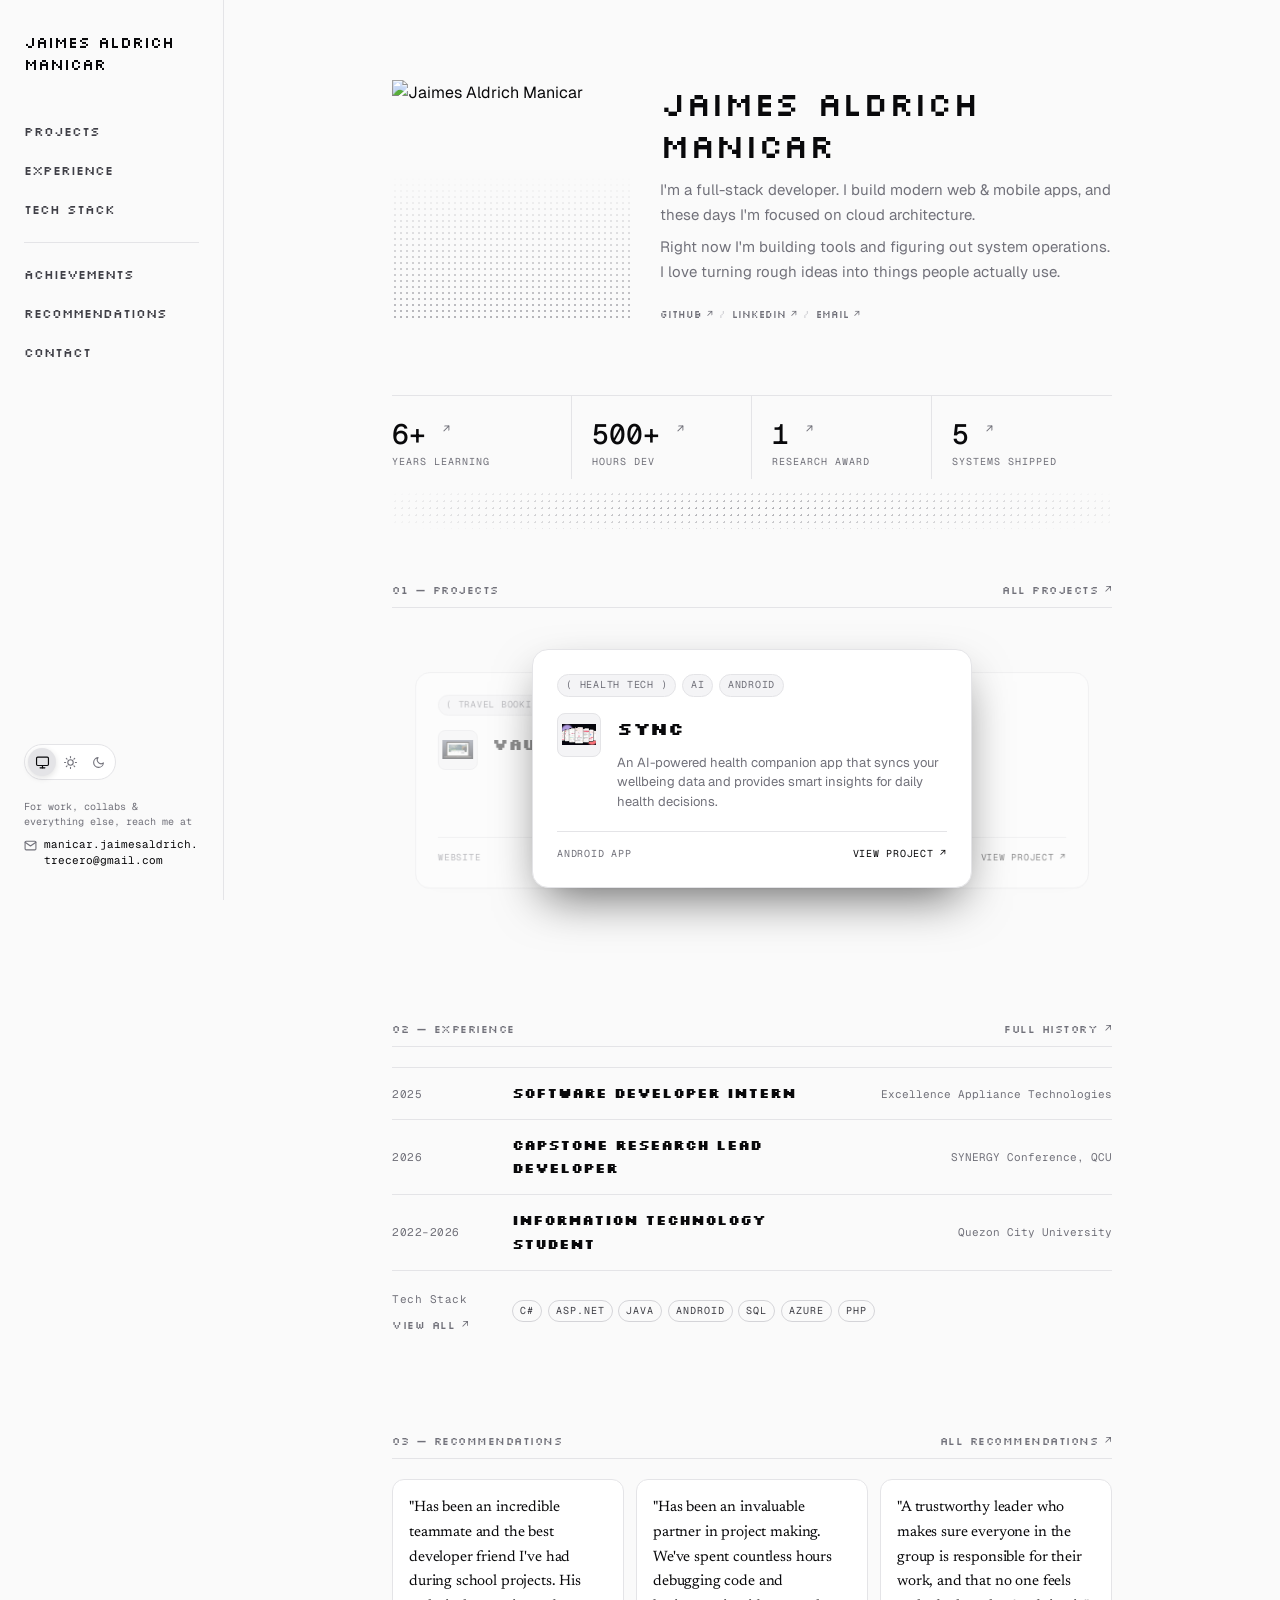
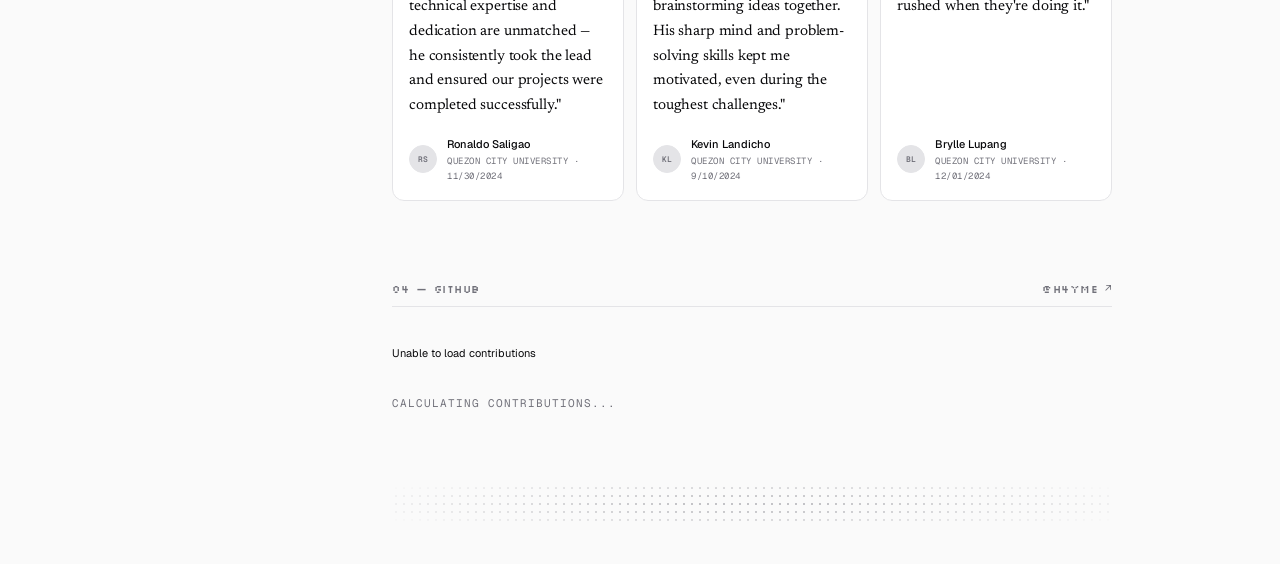
==== commit 50697a96: "Update portfolio responsive layout, experience content, and dev stats" ====
--- a/index.html
+++ b/index.html
@@ -103,7 +103,7 @@
             <span class="stat-label">Years Learning</span>
           </div>
           <div class="stat-item">
-            <span class="stat-num">300+ <sup class="stat-arrow">↗</sup></span>
+            <span class="stat-num">500+ <sup class="stat-arrow">↗</sup></span>
             <span class="stat-label">Hours Dev</span>
           </div>
           <div class="stat-item">
--- a/css/style.css
+++ b/css/style.css
@@ -338,7 +338,7 @@
 .content-column {
   width: 100%;
   max-width: var(--content-max);
-  padding: 3rem 1.5rem 6rem;
+  padding: 3rem 1.5rem 2rem;
   display: flex;
   flex-direction: column;
   gap: 0; /* sections control their own bottom margin */
@@ -2791,54 +2791,14 @@
   content: "";
   display: block;
   width: 100%;
-  height: 48px;
-  margin-top: 1.25rem;
+  height: 40px;
+  margin-top: 1rem;
   margin-bottom: 0.5rem;
   background-image: radial-gradient(circle, var(--gray-400) 1.2px, transparent 1.2px);
   background-size: 8px 8px;
-  opacity: 0.45;
+  opacity: 0.4;
   mask-image: radial-gradient(ellipse 60% 80% at 50% 50%, black 15%, transparent 100%);
   -webkit-mask-image: radial-gradient(ellipse 60% 80% at 50% 50%, black 15%, transparent 100%);
-/* =========================================================
-   SKELETON SHIMMER LOADING SYSTEM
-   ========================================================= */
-
-.skeleton-container {
-  position: relative;
-  overflow: hidden;
-}
-
-.skeleton {
-  background: linear-gradient(90deg, var(--gray-100) 25%, var(--gray-200) 50%, var(--gray-100) 75%) !important;
-  background-size: 200% 100% !important;
-  animation: skeletonShimmer 1.4s infinite ease-in-out !important;
-}
-
-@keyframes skeletonShimmer {
-  0% {
-    background-position: 200% 0;
-  }
-  100% {
-    background-position: -200% 0;
-  }
-}
-
-img.img-loading {
-  opacity: 0;
-  transition: opacity 0.35s ease;
-}
-
-img.img-loaded {
-  opacity: 1;
-  transition: opacity 0.35s ease;
-}
-
-/* Skeleton Text Placeholders */
-.skeleton-text {
-  height: 1rem;
-  border-radius: var(--r-s);
-  display: inline-block;
-  width: 100%;
 }
 
 /* =========================================================
@@ -2847,8 +2807,10 @@
 
 /* Prevent horizontal overflow globally */
 html, body {
-  max-width: 100vw;
+  width: 100%;
+  max-width: 100%;
   overflow-x: hidden;
+  position: relative;
 }
 
 /* Mobile Header (Hidden on Desktop) */
@@ -2864,8 +2826,9 @@
 
   .site-layout {
     width: 100%;
-    max-width: 100vw;
+    max-width: 100%;
     overflow-x: hidden;
+    position: relative;
   }
 
   /* Fixed Top Bar on Mobile */
@@ -2876,9 +2839,11 @@
     position: fixed;
     top: 0;
     left: 0;
-    right: 0;
+    width: 100%;
+    max-width: 100%;
+    box-sizing: border-box;
     height: 52px;
-    padding: 0 1.25rem;
+    padding: 0 1rem;
     background: var(--bg);
     border-bottom: 1px solid var(--gray-200);
     z-index: 100;
@@ -3009,7 +2974,7 @@
     overflow-x: hidden;
   }
   .content-column {
-    padding: 4.5rem 1rem 4rem;
+    padding: 4.5rem 1rem 1.5rem;
     width: 100%;
     max-width: 100vw;
     box-sizing: border-box;
@@ -3061,12 +3026,14 @@
   .deck-carousel {
     height: 330px;
     width: 100%;
+    max-width: 100%;
     overflow: hidden;
+    contain: paint;
     position: relative;
   }
   .deck-card {
-    width: 82%;
-    max-width: 320px;
+    width: 80%;
+    max-width: 300px;
     padding: 1.25rem;
   }
   .deck-card[data-pos="0"] {
@@ -3077,14 +3044,14 @@
   }
   .deck-card[data-pos="-1"] {
     z-index: 5;
-    transform: translate3d(-78%, 10px, -20px) scale(0.88);
-    opacity: 0.5;
+    transform: translate3d(-62%, 10px, -20px) scale(0.86);
+    opacity: 0.45;
     pointer-events: auto;
   }
   .deck-card[data-pos="1"] {
     z-index: 5;
-    transform: translate3d(78%, 10px, -20px) scale(0.88);
-    opacity: 0.5;
+    transform: translate3d(62%, 10px, -20px) scale(0.86);
+    opacity: 0.45;
     pointer-events: auto;
   }
 
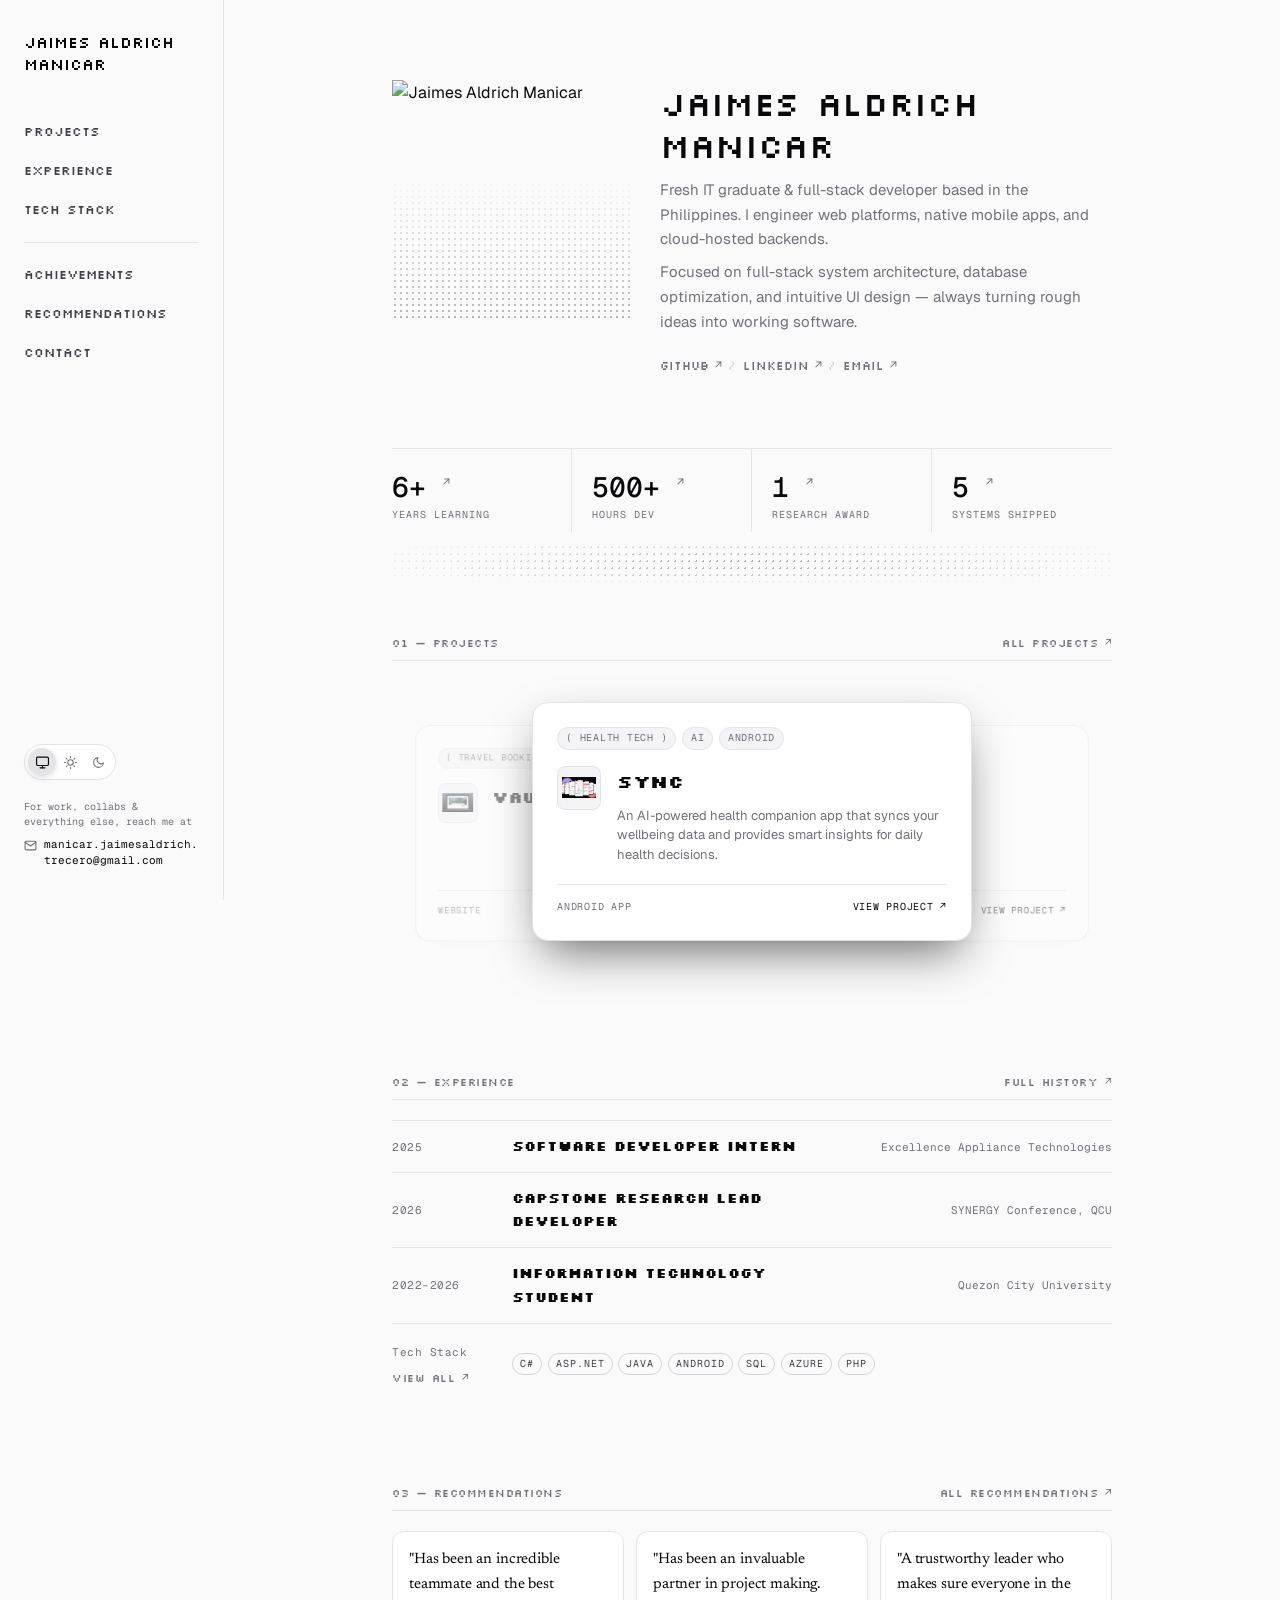
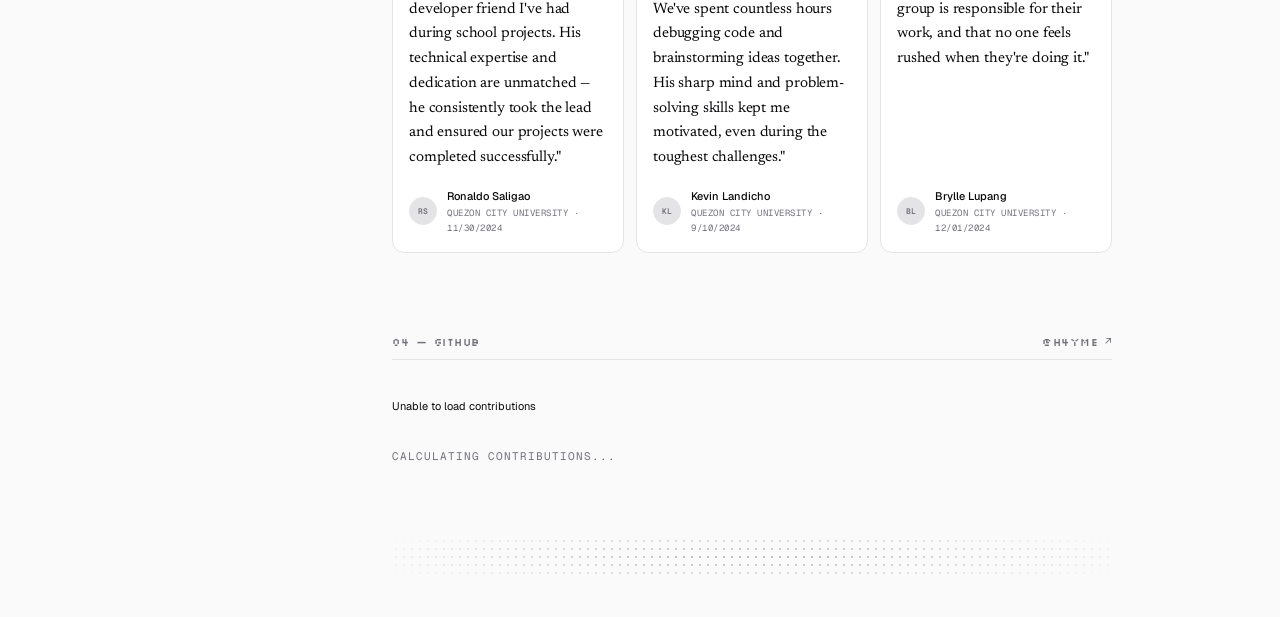
==== commit 3c9a7d3e: "Update homepage bio with Choice D (Sleek & Editorial)" ====
--- a/index.html
+++ b/index.html
@@ -83,8 +83,8 @@
         </div>
         <div class="hero-text">
           <h1 class="hero-name">Jaimes Aldrich Manicar</h1>
-          <p class="hero-bio">I'm a full-stack developer. I build modern web &amp; mobile apps, and these days I'm focused on cloud architecture.</p>
-          <p class="hero-bio">Right now I'm building tools and figuring out system operations. I love turning rough ideas into things people actually use.</p>
+          <p class="hero-bio">Fresh IT graduate &amp; full-stack developer based in the Philippines. I engineer web platforms, native mobile apps, and cloud-hosted backends.</p>
+          <p class="hero-bio">Focused on full-stack system architecture, database optimization, and intuitive UI design — always turning rough ideas into working software.</p>
           <div class="hero-links">
             <a href="https://github.com/h4yme" target="_blank" rel="noopener">github ↗</a>
             <span class="link-sep">/</span>
--- a/css/style.css
+++ b/css/style.css
@@ -444,7 +444,7 @@
   align-items: center;
   margin-top: 0.875rem;
   font-family: var(--font-pixel);
-  font-size: 10px;
+  font-size: 12px;
   color: var(--gray-500);
 }
 .hero-links a {
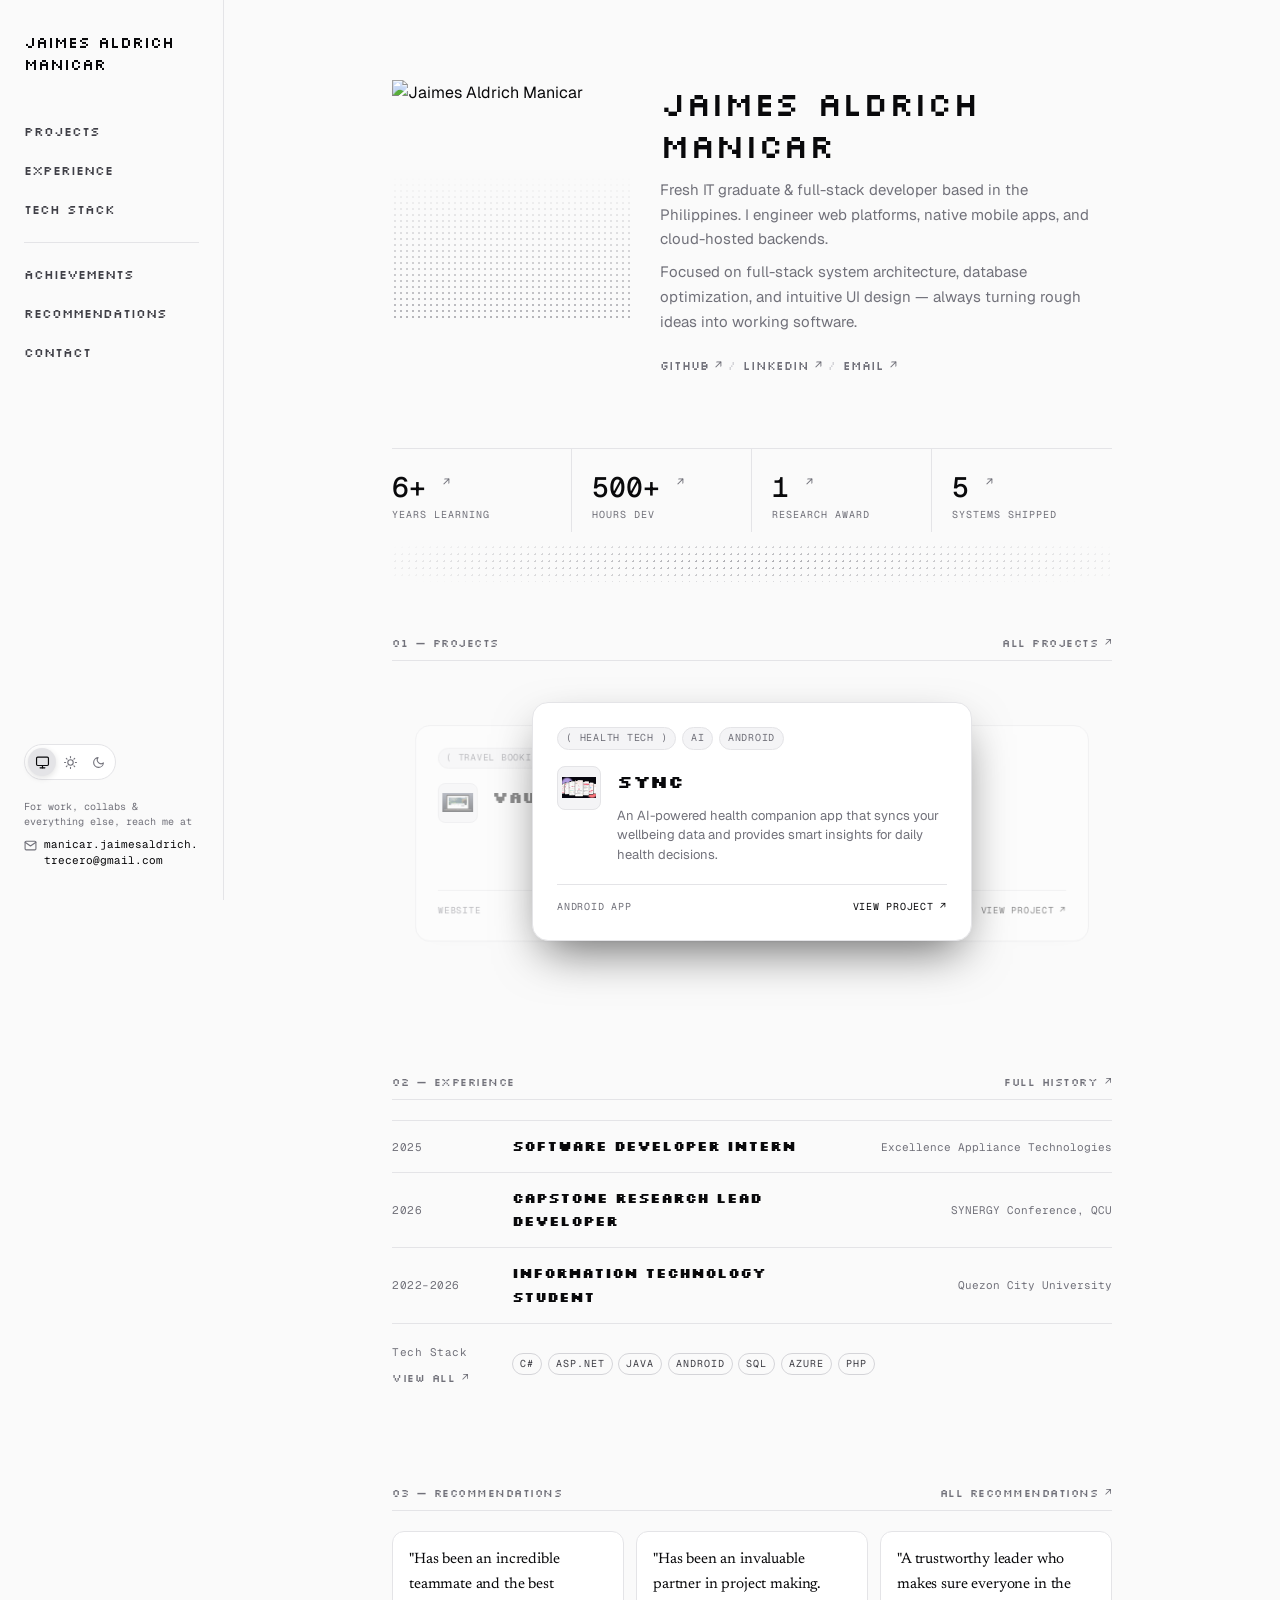
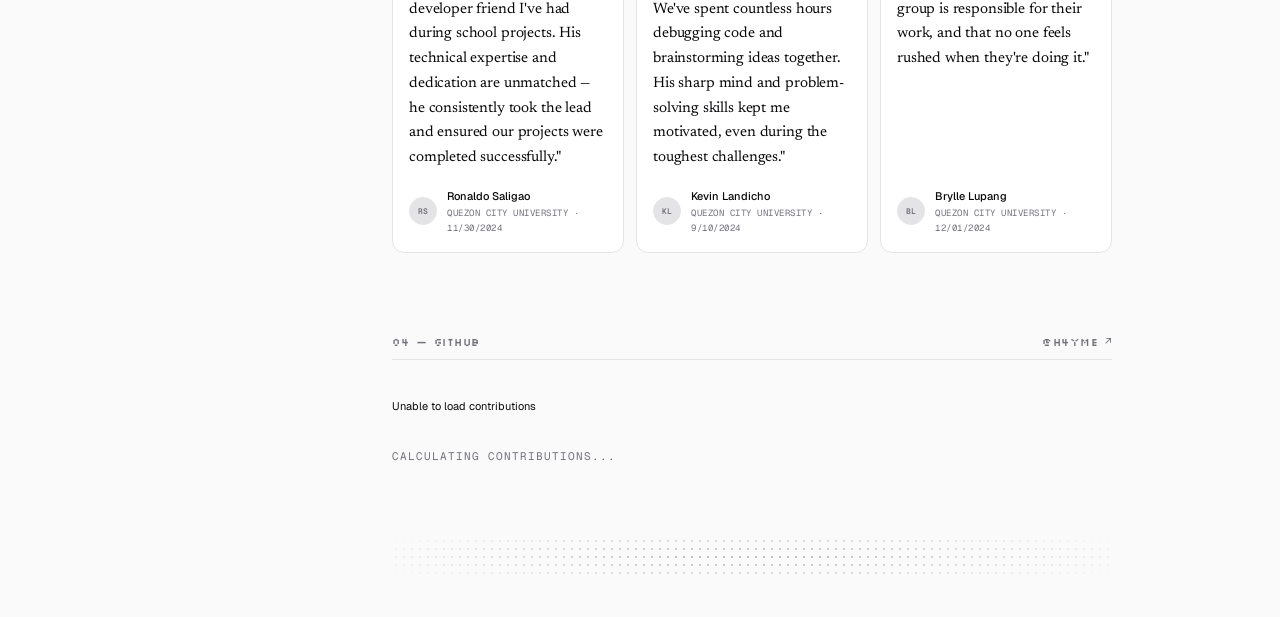
==== commit fd186729: "Fix experience page route to /experience and add rewrite rule in vercel.json" ====
--- a/index.html
+++ b/index.html
@@ -21,7 +21,7 @@
 
   <!-- MOBILE HEADER -->
   <header class="mobile-header">
-    <a href="index.html" class="brand-name">Jaimes Aldrich Manicar</a>
+    <a href="/" class="brand-name">Jaimes Aldrich Manicar</a>
     <button class="mobile-nav-toggle" id="mobileNavToggle" aria-label="Toggle Navigation">
       <svg class="icon-hamburger" width="20" height="20" viewBox="0 0 24 24" fill="none" stroke="currentColor" stroke-width="2" stroke-linecap="round" stroke-linejoin="round"><line x1="3" y1="12" x2="21" y2="12"></line><line x1="3" y1="6" x2="21" y2="6"></line><line x1="3" y1="18" x2="21" y2="18"></line></svg>
       <svg class="icon-close hidden" width="20" height="20" viewBox="0 0 24 24" fill="none" stroke="currentColor" stroke-width="2" stroke-linecap="round" stroke-linejoin="round"><line x1="18" y1="6" x2="6" y2="18"></line><line x1="6" y1="6" x2="18" y2="18"></line></svg>
@@ -31,20 +31,20 @@
   <!-- SIDEBAR -->
   <aside class="sidebar">
     <div class="sidebar-brand">
-      <a href="index.html" class="brand-name">Jaimes Aldrich<br>Manicar</a>
+      <a href="/" class="brand-name">Jaimes Aldrich<br>Manicar</a>
     </div>
 
     <nav class="sidebar-nav">
       <ul>
-        <li><a href="work.html">Projects</a></li>
-        <li><a href="experience.html">Experience</a></li>
-        <li><a href="toolkit.html">Tech Stack</a></li>
+        <li><a href="/work">Projects</a></li>
+        <li><a href="/experience">Experience</a></li>
+        <li><a href="/toolkit">Tech Stack</a></li>
       </ul>
       <div class="sidebar-divider"></div>
       <ul>
-        <li><a href="achievements.html">Achievements</a></li>
-        <li><a href="recommendations.html">Recommendations</a></li>
-        <li><a href="contact.html">Contact</a></li>
+        <li><a href="/achievements">Achievements</a></li>
+        <li><a href="/recommendations">Recommendations</a></li>
+        <li><a href="/contact">Contact</a></li>
       </ul>
     </nav>
 
@@ -121,7 +121,7 @@
       <section class="home-section">
         <div class="section-header">
           <span class="section-label">01 &mdash; projects</span>
-          <a href="work.html" class="section-link">ALL PROJECTS ↗</a>
+          <a href="/work" class="section-link">ALL PROJECTS ↗</a>
         </div>
 
         <div class="deck-carousel" id="projectDeck">
@@ -143,7 +143,7 @@
             </div>
             <div class="deck-meta">
               <span class="deck-type">android app</span>
-              <a href="work.html" class="deck-cta">View Project ↗</a>
+              <a href="/work" class="deck-cta">View Project ↗</a>
             </div>
           </div>
 
@@ -164,7 +164,7 @@
             </div>
             <div class="deck-meta">
               <span class="deck-type">php · asp.net mvc · ms sql · azure</span>
-              <a href="work.html" class="deck-cta">View Project ↗</a>
+              <a href="/work" class="deck-cta">View Project ↗</a>
             </div>
           </div>
 
@@ -185,7 +185,7 @@
             </div>
             <div class="deck-meta">
               <span class="deck-type">android app</span>
-              <a href="work.html" class="deck-cta">View Project ↗</a>
+              <a href="/work" class="deck-cta">View Project ↗</a>
             </div>
           </div>
 
@@ -206,7 +206,7 @@
             </div>
             <div class="deck-meta">
               <span class="deck-type">desktop app</span>
-              <a href="work.html" class="deck-cta">View Project ↗</a>
+              <a href="/work" class="deck-cta">View Project ↗</a>
             </div>
           </div>
 
@@ -227,7 +227,7 @@
             </div>
             <div class="deck-meta">
               <span class="deck-type">website</span>
-              <a href="work.html" class="deck-cta">View Project ↗</a>
+              <a href="/work" class="deck-cta">View Project ↗</a>
             </div>
           </div>
 
@@ -238,7 +238,7 @@
       <section class="home-section">
         <div class="section-header">
           <span class="section-label">02 &mdash; experience</span>
-          <a href="experience.html" class="section-link">FULL HISTORY ↗</a>
+          <a href="/experience" class="section-link">FULL HISTORY ↗</a>
         </div>
         <div class="exp-table">
           <div class="exp-row">
@@ -259,7 +259,7 @@
           <div class="exp-row exp-row--stack">
             <div class="exp-stack-header">
               <span class="exp-year">Tech Stack</span>
-              <a href="toolkit.html" class="section-link">VIEW ALL &nearr;</a>
+              <a href="/toolkit" class="section-link">VIEW ALL &nearr;</a>
             </div>
             <div class="exp-stack-row">
               <span class="tag">C#</span>
@@ -278,7 +278,7 @@
       <section class="home-section">
         <div class="section-header">
           <span class="section-label">03 &mdash; recommendations</span>
-          <a href="recommendations.html" class="section-link">ALL RECOMMENDATIONS ↗</a>
+          <a href="/recommendations" class="section-link">ALL RECOMMENDATIONS ↗</a>
         </div>
         <div class="reco-grid">
 
